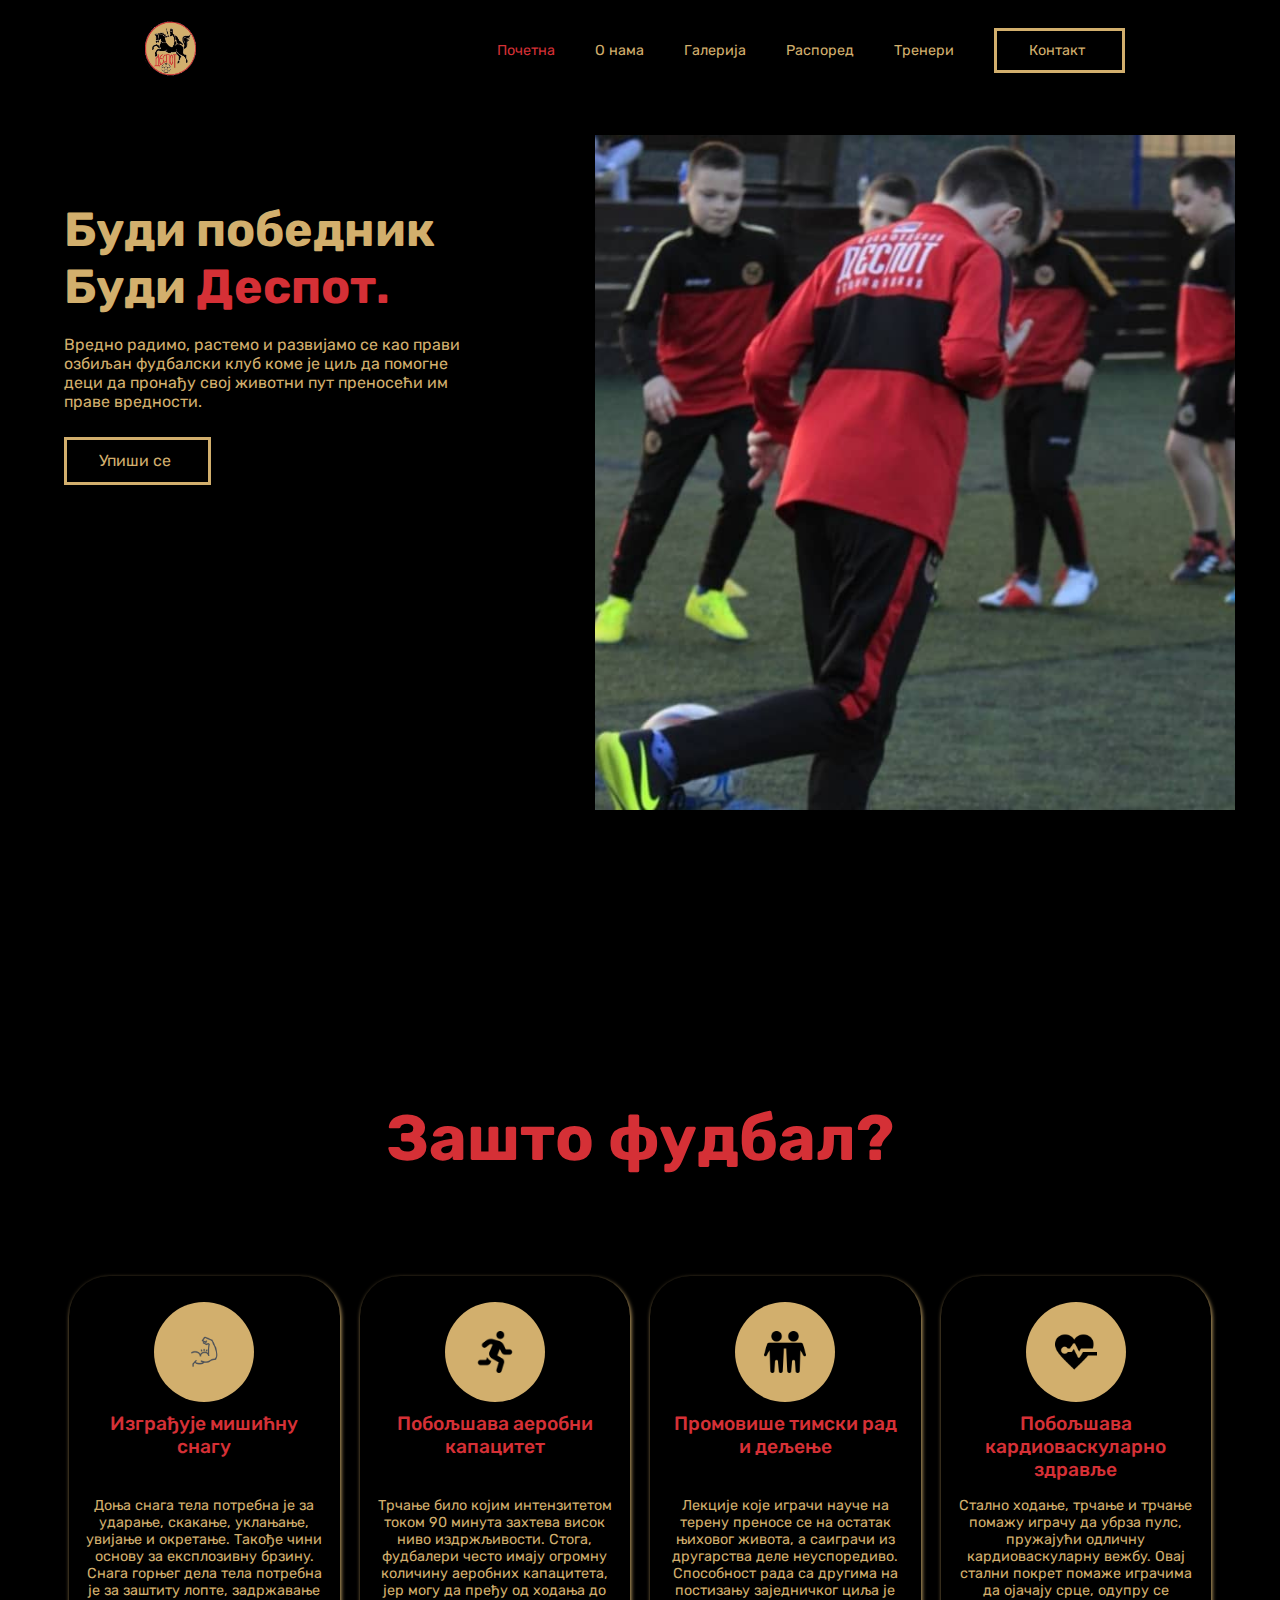
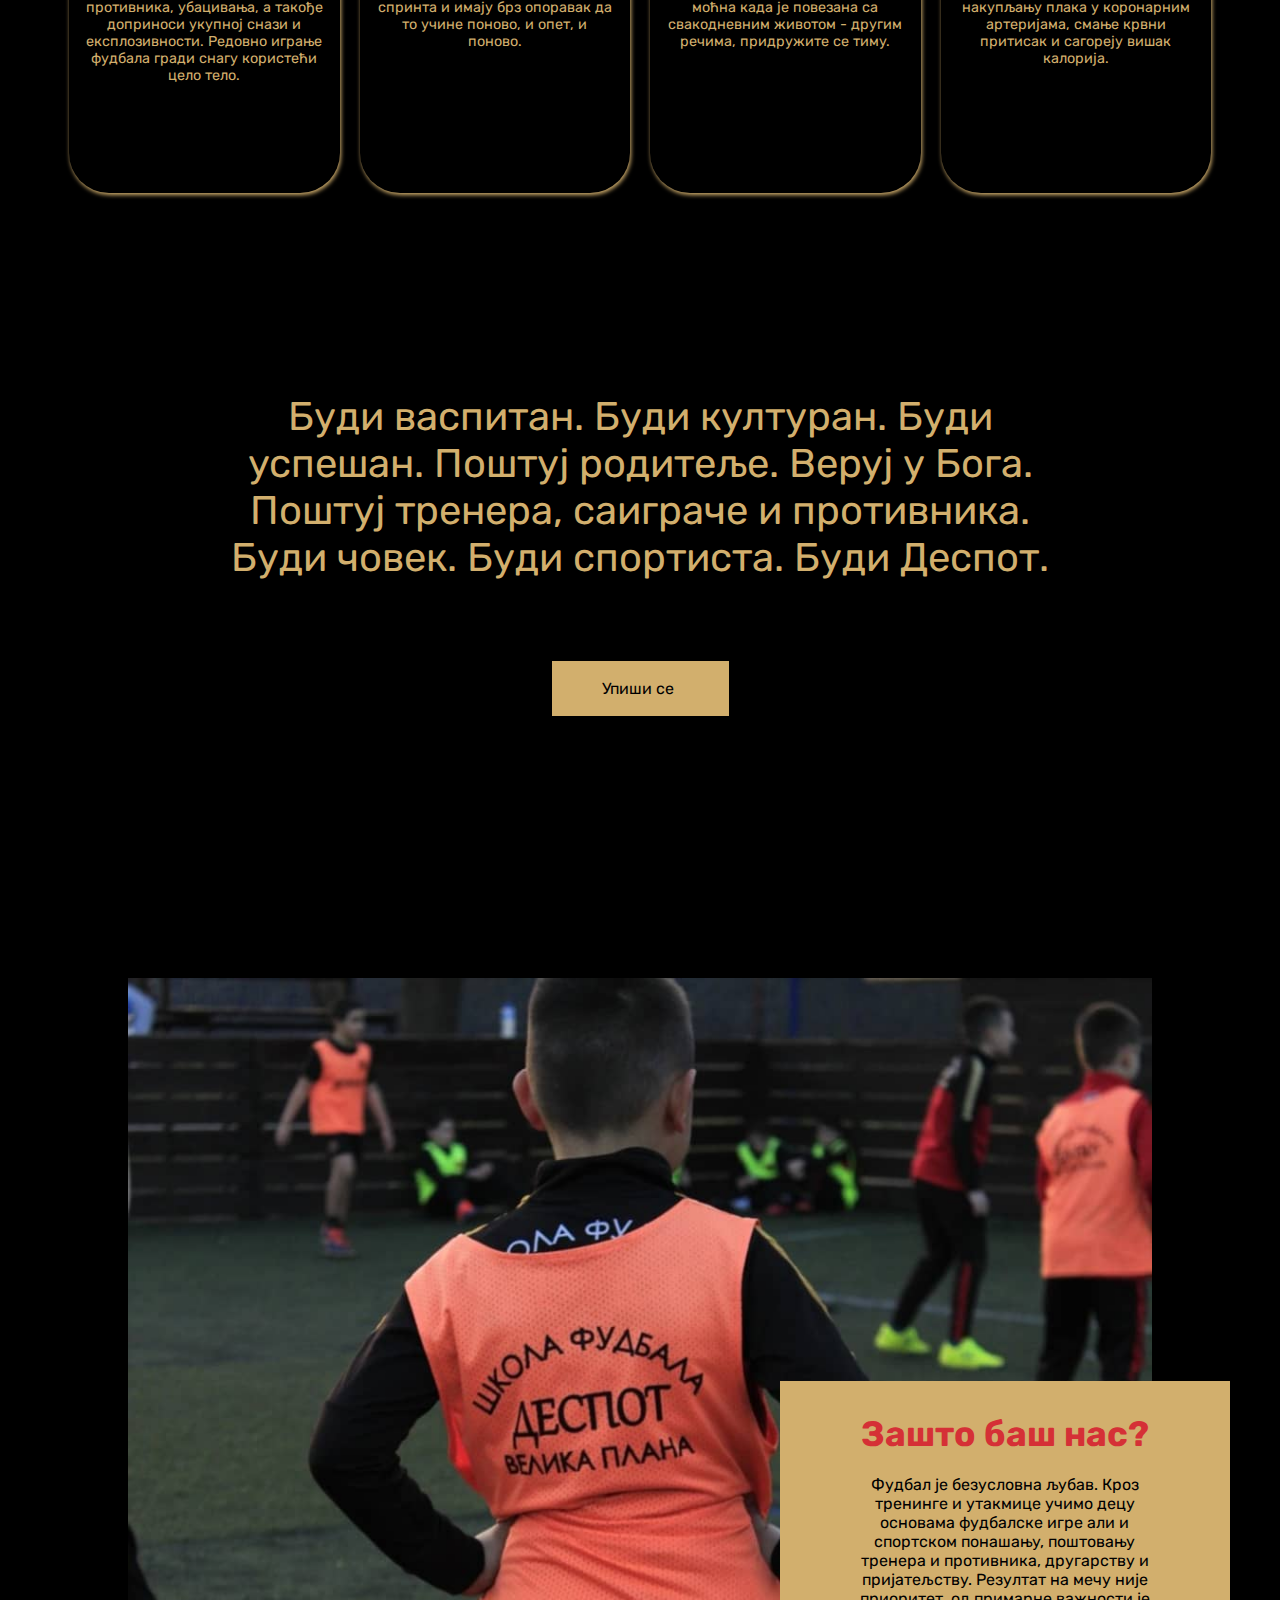
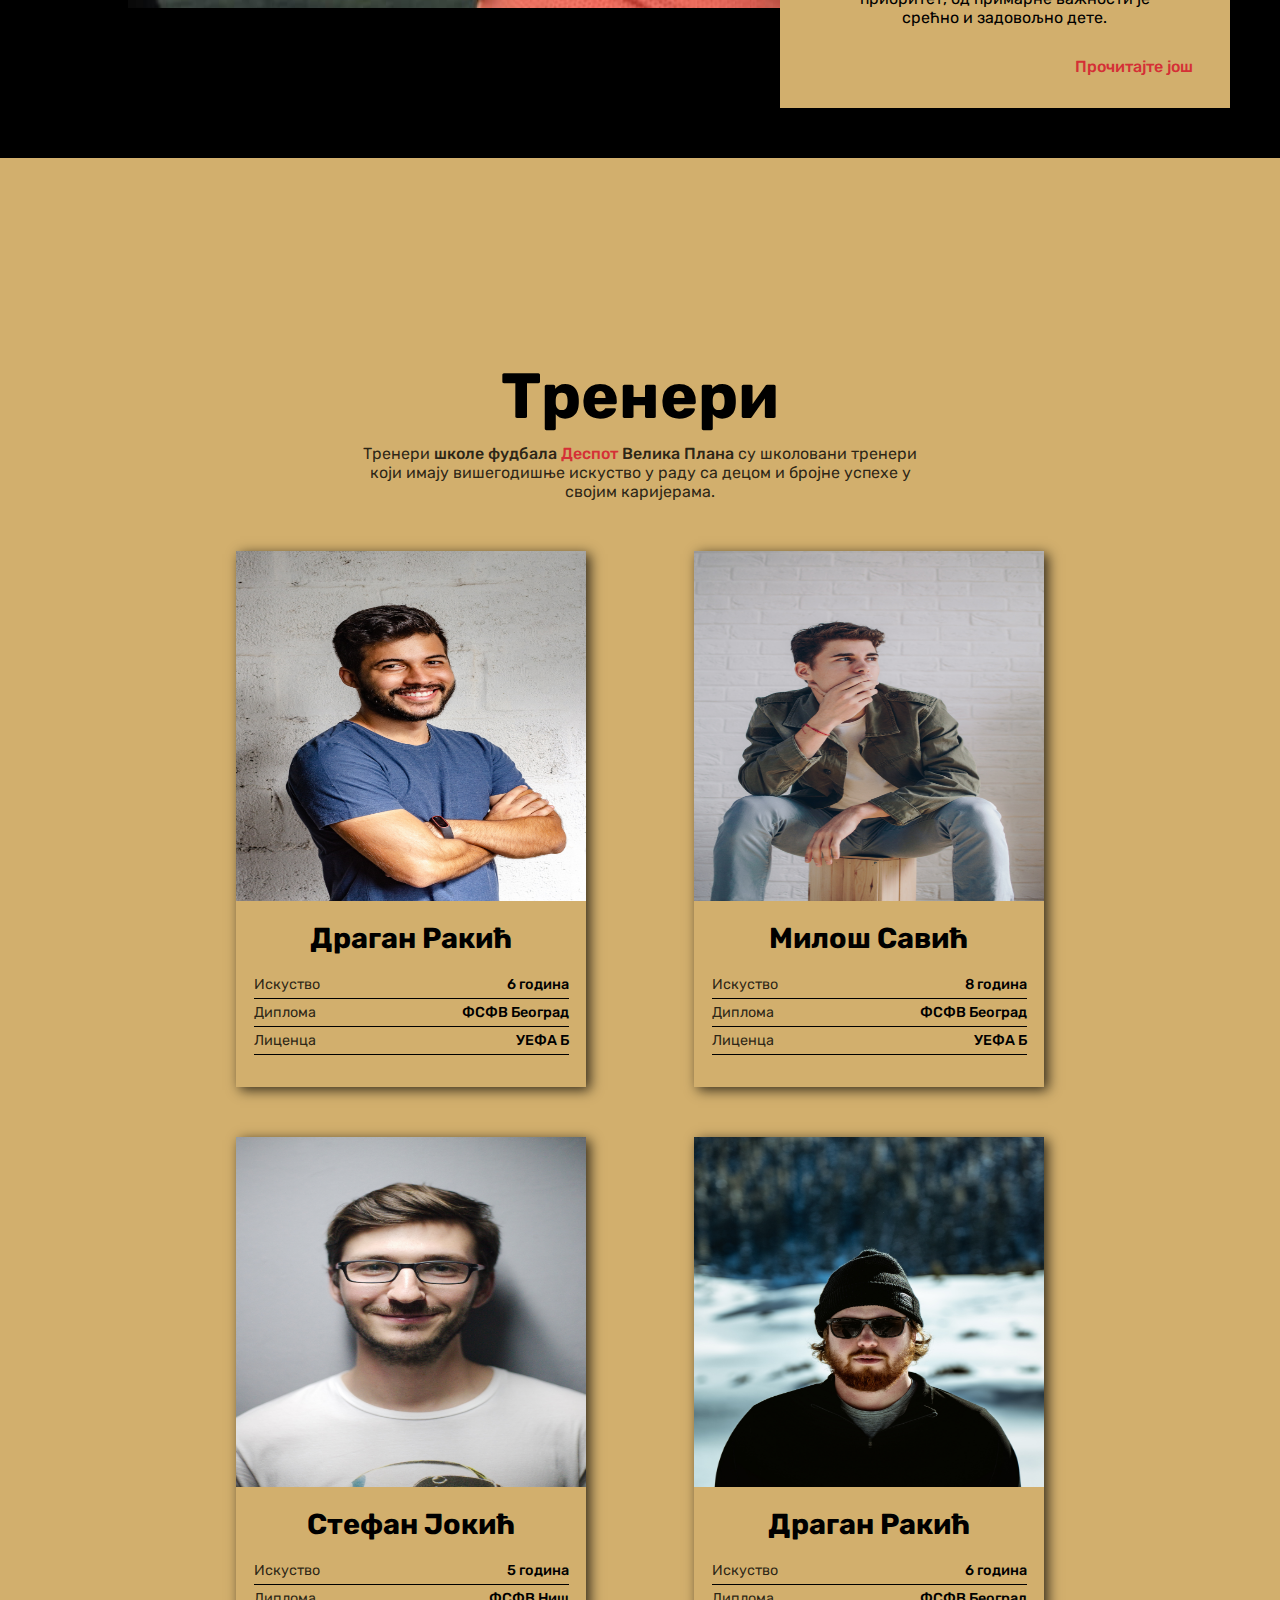
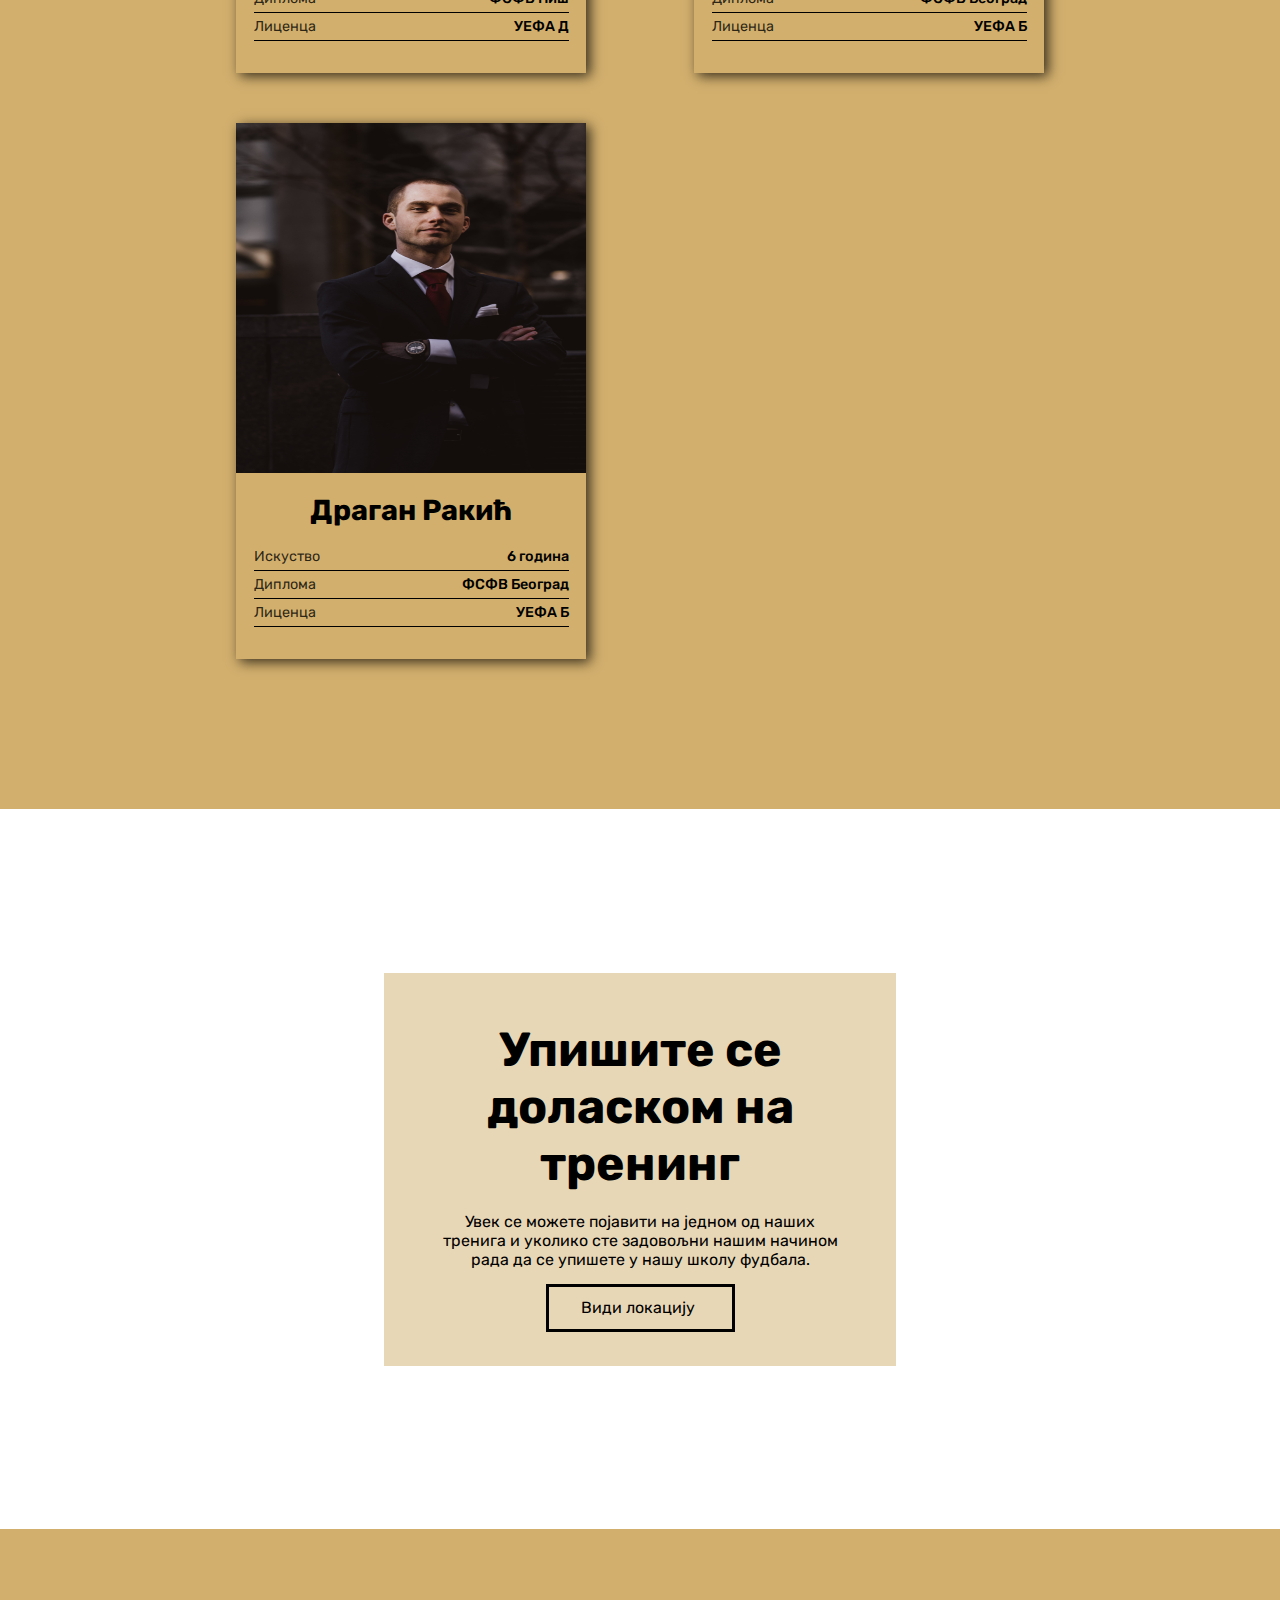
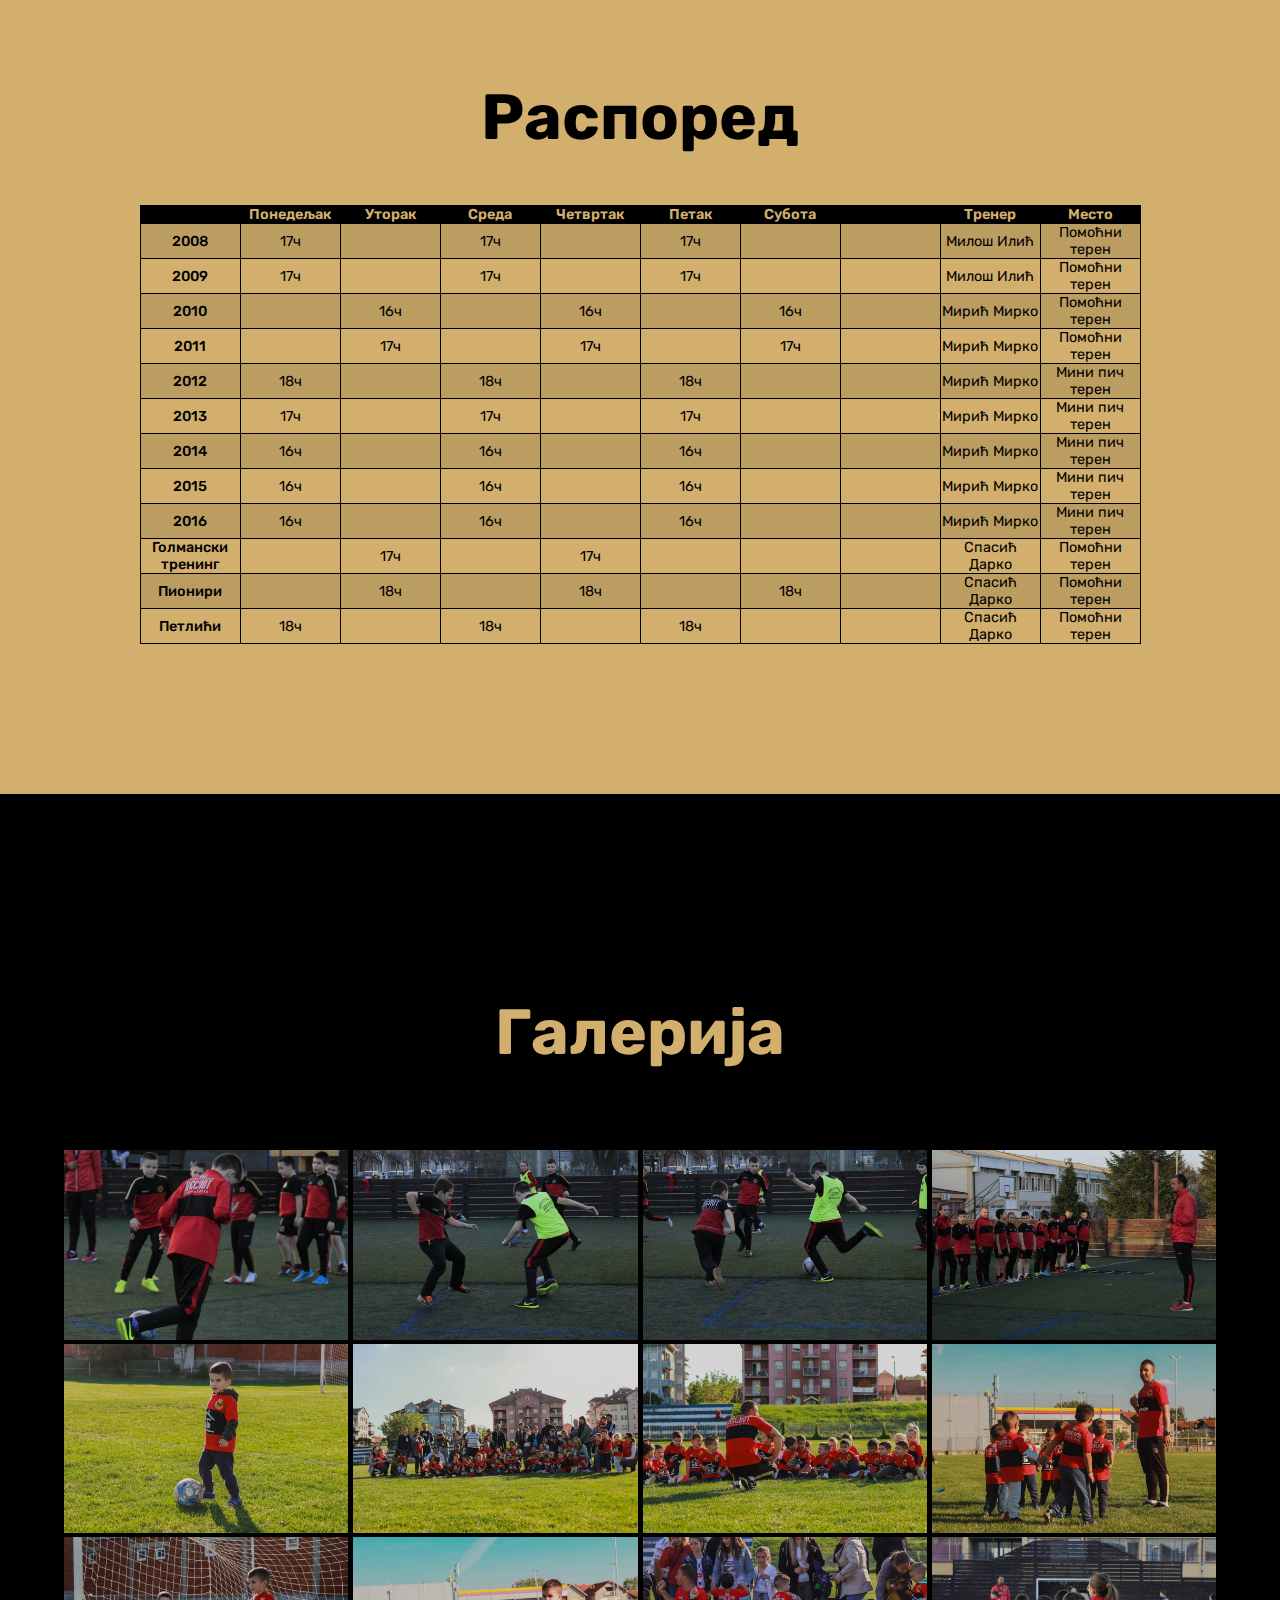
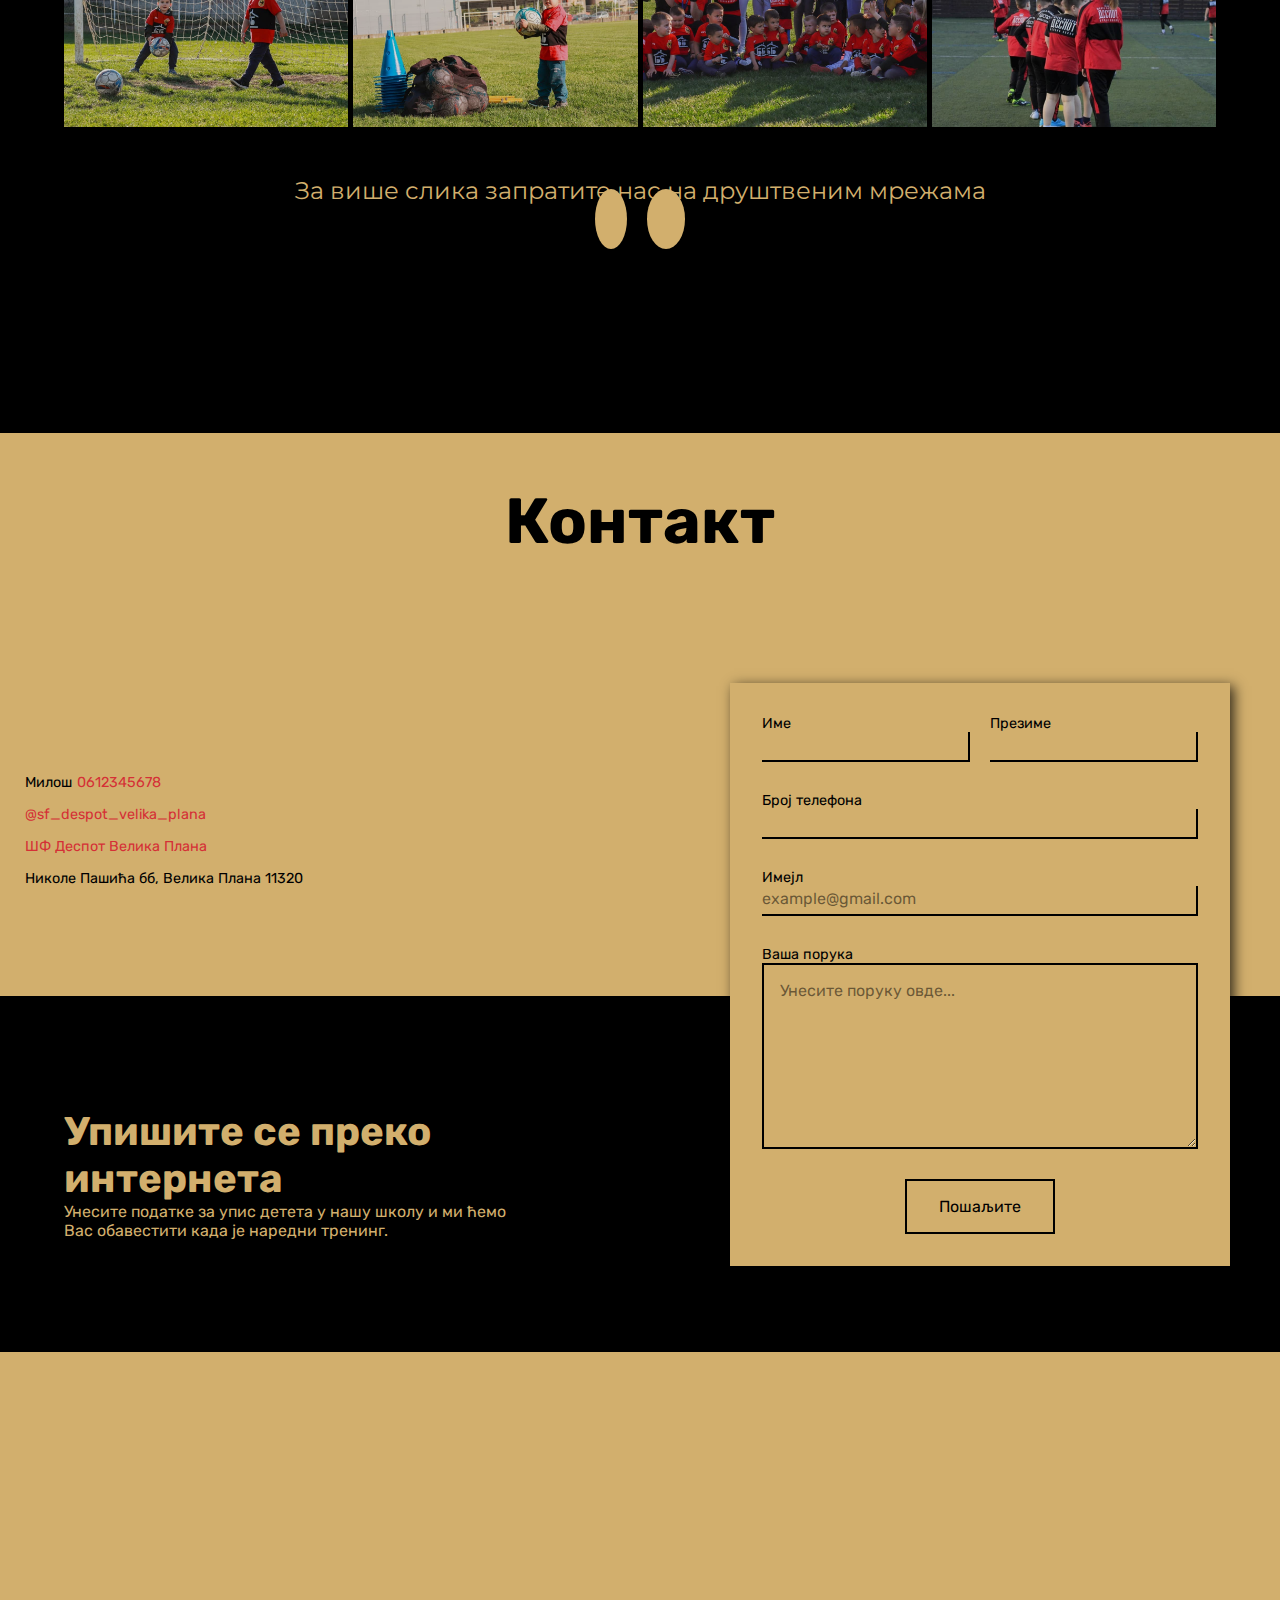
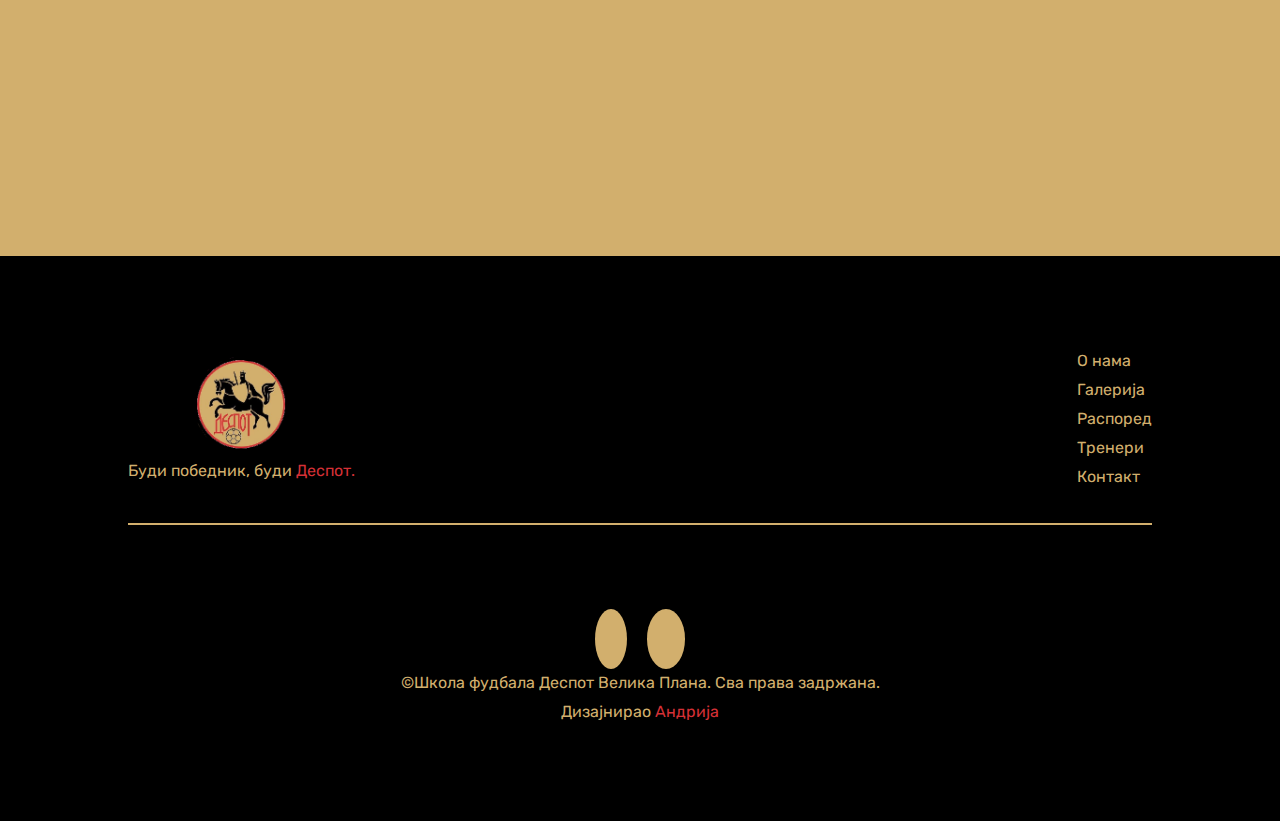
==== index.html @ 664b2654 "first commit" ====
<!DOCTYPE html>
<html lang="en">
<head>
    <meta charset="UTF-8">
    <meta http-equiv="X-UA-Compatible" content="IE=edge">
    <meta name="viewport" content="width=device-width, initial-scale=1.0">
    <title>Школа фудбала Деспот</title>
    <link rel="icon" href="./assets/Screenshot_2.png">
    <link rel="stylesheet" href="styles/styles.css">
    <link rel="preconnect" href="https://fonts.gstatic.com">
    <link href="https://fonts.googleapis.com/css2?family=Rubik:wght@300;400;500;600;700;800;900&display=swap" rel="stylesheet">
    <script src="https://kit.fontawesome.com/b1c5916fd4.js" crossorigin="anonymous"></script>
    <link rel="preconnect" href="https://fonts.googleapis.com">
<link rel="preconnect" href="https://fonts.gstatic.com" crossorigin>
<link href="https://fonts.googleapis.com/css2?family=Montserrat:ital@1&display=swap" rel="stylesheet">
</head>
<body>

    <header>
        <div class="header-image"></div>
        <nav>
            <div class="nav-logo">
                <a href="#"><img src="./assets/Screenshot_2.png" alt=""></a>
<!--                 <div class="nav-logo-text">
                    <h3>ДЕСПОТ</h3>
                <h4>Школа фудбала</h4>
                </div> -->
            </div>

            <ul class="nav-links">
                <li><a class="active" href="#">Почетна</a></li>
                <li><a href="#">О нама</a></li>
                <li><a href="#">Галерија</a></li>
                <li><a href="#">Распоред</a></li>
                <li><a href="#">Тренери</a></li>
                <li><a class="contact-tag right-arrow-container" href="#">Контакт <i class="fas fa-chevron-right"></i></a></li>
            </ul>

            <div class="burger">
                <div class="line1"></div>
                <div class="line2"></div>
                <div class="line3"></div>
            </div>
        </nav>

        <div class="header-container">
            <h1>Буди победник</h1>
            <h1>Буди <span>Деспот.</span></h1>
            <p>Вредно радимо, растемо и развијамо се као прави озбиљан фудбалски клуб коме је циљ да помогне деци да пронађу свој животни пут
                преносећи им праве вредности.</p>
            <div class="button">
                <a class="right-arrow-container" href="#">Упиши се <i class="fas fa-chevron-right"></i></a>
            </div>
        </div>
    </header>
    <main>
        <section id="third">
            <div class="third-container">
                <h1>Зашто фудбал?</h1>
                <div class="icons">
                    <div class="icon-container">
                        <div class="icon">
                            <img src="./assets/muscle_growth_icon_150081.png" alt="">
                        </div>
                        <h3>Изграђује мишићну снагу</h3>
                        <p>Доња снага тела потребна је за ударање, скакање, уклањање, увијање и окретање. Такође чини основу за експлозивну брзину.
                             Снага горњег дела тела потребна је за заштиту лопте, задржавање противника, убацивања,
                              а такође доприноси укупној снази и експлозивности. Редовно играње фудбала гради снагу користећи цело тело.</p>
                    </div>
                    <div class="icon-container">
                        <div class="icon">
                            <img src="./assets/running-solid.png" alt="">
                        </div>
                        <h3>Побољшава аеробни капацитет</h3>
                        <p>Трчање било којим интензитетом током 90 минута захтева висок ниво издржљивости.
                             Стога, фудбалери често имају огромну количину аеробних капацитета,
                              јер могу да пређу од ходања до спринта и имају брз опоравак да то учине поново, и опет, и поново.</p>
                    </div>
                    <div class="icon-container">
                        <div class="icon">
                            <img src="./assets/iconmonstr-friend-3-240.png" alt="">
                        </div>
                        <h3>Промовише тимски рад и дељење</h3>
                        <p>Лекције које играчи науче на терену преносе се на остатак њиховог живота, а саиграчи из другарства деле неуспоредиво. 
                            Способност рада са другима на постизању заједничког циља је моћна када је повезана са свакодневним животом - другим речима,
                             придружите се тиму.</p>
                    </div>
                    <div class="icon-container">
                        <div class="icon">
                            <img src="./assets/iconmonstr-medical-6-240.png" alt="">
                        </div>
                        <h3>Побољшава кардиоваскуларно здравље</h3>
                        <p>Стално ходање, трчање и трчање помажу играчу да убрза пулс, пружајући одличну кардиоваскуларну вежбу.
                              Овај стални покрет помаже играчима да ојачају срце, одупру се накупљању плака у коронарним артеријама,
                               смање крвни притисак и сагореју вишак калорија.</p>
                    </div>
                </div>
            </div>
        </section>
        <section id="first">
            <p>Буди васпитан. Буди културан. Буди успешан. Поштуј родитеље. Веруј у Бога. Поштуј тренера, саиграче и противника. Буди човек.
                Буди спортиста. Буди Деспот.</p>
                <div class="button">
                    <a class="right-arrow-container" href="#">Упиши се <i class="fas fa-chevron-right"></i></a>
                </div>
        </section>
        <section id="second">
            <div class="about-color"></div>
            <div class="about-image"></div>
            <div class="about-text">
                <h1>Зашто баш нас?</h1>
                <p>Фудбал је безусловна љубав. Кроз тренинге и утакмице учимо децу основама фудбалске игре али и спортском понашању, поштовању тренера и противника, другарству и пријатељству. Резултат на мечу није приоритет, од примарне важности је срећно и задовољно дете.</p>
                <div class="button">
                    <a class="read-more" href="#">Прочитајте још<i class="fas fa-chevron-right"></i></a>
                </div>
            </div>
        </section>
        <section id="fourth">
            <h1>Тренери</h1>
            <p>Тренери <span class="title-span">школе фудбала <span class="despot-span">Деспот</span> Велика Плана</span> су школовани тренери који имају вишегодишње искуство у раду са децом и бројне успехе у својим каријерама.</p>
            <div class="coaches">
                <div class="coach">
                    <img src="./assets/c1.jpg" alt="">
                    <h2>Драган Ракић</h2>
                    <div class="container first">
                        <div class="left">
                            <p>Искуство</p>
                        </div>
                        <div class="right">
                            <p>6 година</p>
                        </div>
                    </div>
                    <div class="container second">
                        <div class="left">
                            <p>Диплома</p>
                        </div>
                        <div class="right">
                            <p>ФСФВ Београд</p>
                        </div>
                    </div>
                    <div class="container third">
                        <div class="left">
                            <p>Лиценца</p>
                        </div>
                        <div class="right">
                            <p>УЕФА Б</p>
                        </div>
                    </div>
                </div>
                <div class="coach">
                    <img class="second-image" src="./assets/c2.jpg" alt="">
                    <h2>Милош Савић</h2>
                    <div class="container first">
                        <div class="left">
                            <p>Искуство</p>
                        </div>
                        <div class="right">
                            <p>8 година</p>
                        </div>
                    </div>
                    <div class="container second">
                        <div class="left">
                            <p>Диплома</p>
                        </div>
                        <div class="right">
                            <p>ФСФВ Београд</p>
                        </div>
                    </div>
                    <div class="container third">
                        <div class="left">
                            <p>Лиценца</p>
                        </div>
                        <div class="right">
                            <p>УЕФА Б</p>
                        </div>
                    </div>
                </div>
                <div class="coach">
                    <img class="third-image" src="./assets/c3.jpg" alt="">
                    <h2>Стефан Јокић</h2>
                    <div class="container first">
                        <div class="left">
                            <p>Искуство</p>
                        </div>
                        <div class="right">
                            <p>5 година</p>
                        </div>
                    </div>
                    <div class="container second">
                        <div class="left">
                            <p>Диплома</p>
                        </div>
                        <div class="right">
                            <p>ФСФВ Ниш</p>
                        </div>
                    </div>
                    <div class="container third">
                        <div class="left">
                            <p>Лиценца</p>
                        </div>
                        <div class="right">
                            <p>УЕФА Д</p>
                        </div>
                    </div>
                </div>
                <div class="coach">
                    <img src="./assets/jake-fagan-Y7C7F26fzZM-unsplash.jpg" alt="">
                    <h2>Драган Ракић</h2>
                    <div class="container first">
                        <div class="left">
                            <p>Искуство</p>
                        </div>
                        <div class="right">
                            <p>6 година</p>
                        </div>
                    </div>
                    <div class="container second">
                        <div class="left">
                            <p>Диплома</p>
                        </div>
                        <div class="right">
                            <p>ФСФВ Београд</p>
                        </div>
                    </div>
                    <div class="container third">
                        <div class="left">
                            <p>Лиценца</p>
                        </div>
                        <div class="right">
                            <p>УЕФА Б</p>
                        </div>
                    </div>
                </div>
                <div class="coach">
                    <img src="./assets/ali-morshedlou-WMD64tMfc4k-unsplash.jpg" alt="">
                    <h2>Драган Ракић</h2>
                    <div class="container first">
                        <div class="left">
                            <p>Искуство</p>
                        </div>
                        <div class="right">
                            <p>6 година</p>
                        </div>
                    </div>
                    <div class="container second">
                        <div class="left">
                            <p>Диплома</p>
                        </div>
                        <div class="right">
                            <p>ФСФВ Београд</p>
                        </div>
                    </div>
                    <div class="container third">
                        <div class="left">
                            <p>Лиценца</p>
                        </div>
                        <div class="right">
                            <p>УЕФА Б</p>
                        </div>
                    </div>
                </div>
            </div>
        </section>
        <section id="seventh">
            <div class="text-container">
                <h1>Упишите се доласком на тренинг</h1>
                <p>Увек се можете појавити на једном од наших тренига и уколико сте задовољни нашим начином рада да се упишете у нашу школу
                     фудбала.</p>
                <div class="button">
                    <a class="right-arrow-container" href="#">Види локацију<i class="fas fa-chevron-right"></i></a>
                </div>
            </div>
        </section>
        <section id="fifth">

            <h1>Распоред</h1>
            <table>
                <tr>
                    <th></th>
                    <th>Понедељак</th>
                    <th>Уторак</th>
                    <th>Среда</th>
                    <th>Четвртак</th>
                    <th>Петак</th>
                    <th>Субота</th>
                    <th></th>
                    <th>Тренер</th>
                    <th>Место</th>
                </tr>
                <tr>
                    <td>2008</td>
                    <td>17ч</td>
                    <td></td>
                    <td>17ч</td>
                    <td></td>
                    <td>17ч</td>
                    <td></td>
                    <td></td>
                    <td>Милош Илић</td>
                    <td>Помоћни терен</td>
                </tr>
                <tr>
                    <td>2009</td>
                    <td>17ч</td>
                    <td></td>
                    <td>17ч</td>
                    <td></td>
                    <td>17ч</td>
                    <td></td>
                    <td></td>
                    <td>Милош Илић</td>
                    <td>Помоћни терен</td>
                </tr>
                <tr>
                    <td>2010</td>
                    <td></td>
                    <td>16ч</td>
                    <td></td>
                    <td>16ч</td>
                    <td></td>
                    <td>16ч</td>
                    <td></td>
                    <td>Мирић Мирко</td>
                    <td>Помоћни терен</td>
                </tr>
                <tr>
                    <td>2011</td>
                    <td></td>
                    <td>17ч</td>
                    <td></td>
                    <td>17ч</td>
                    <td></td>
                    <td>17ч</td>
                    <td></td>
                    <td>Мирић Мирко</td>
                    <td>Помоћни терен</td>
                </tr>
                <tr>
                    <td>2012</td>
                    <td>18ч</td>
                    <td></td>
                    <td>18ч</td>
                    <td></td>
                    <td>18ч</td>
                    <td></td>
                    <td></td>
                    <td>Мирић Мирко</td>
                    <td>Мини пич терен</td>
                </tr>
                <tr>
                    <td>2013</td>
                    <td>17ч</td>
                    <td></td>
                    <td>17ч</td>
                    <td></td>
                    <td>17ч</td>
                    <td></td>
                    <td></td>
                    <td>Мирић Мирко</td>
                    <td>Мини пич терен</td>
                </tr>
                <tr>
                    <td>2014</td>
                    <td>16ч</td>
                    <td></td>
                    <td>16ч</td>
                    <td></td>
                    <td>16ч</td>
                    <td></td>
                    <td></td>
                    <td>Мирић Мирко</td>
                    <td>Мини пич терен</td>
                </tr>
                <tr>
                    <td>2015</td>
                    <td>16ч</td>
                    <td></td>
                    <td>16ч</td>
                    <td></td>
                    <td>16ч</td>
                    <td></td>
                    <td></td>
                    <td>Мирић Мирко</td>
                    <td>Мини пич терен</td>
                </tr>
                <tr>
                    <td>2016</td>
                    <td>16ч</td>
                    <td></td>
                    <td>16ч</td>
                    <td></td>
                    <td>16ч</td>
                    <td></td>
                    <td></td>
                    <td>Мирић Мирко</td>
                    <td>Мини пич терен</td>
                </tr>
                <tr>
                    <td>Голмански тренинг</td>
                    <td></td>
                    <td>17ч</td>
                    <td></td>
                    <td>17ч</td>
                    <td></td>
                    <td></td>
                    <td></td>
                    <td>Спасић Дарко</td>
                    <td>Помоћни терен</td>
                </tr>
                <tr>
                    <td>Пионири</td>
                    <td></td>
                    <td>18ч</td>
                    <td></td>
                    <td>18ч</td>
                    <td></td>
                    <td>18ч</td>
                    <td></td>
                    <td>Спасић Дарко</td>
                    <td>Помоћни терен</td>
                </tr>
                <tr>
                    <td>Петлићи</td>
                    <td>18ч</td>
                    <td></td>
                    <td>18ч</td>
                    <td></td>
                    <td>18ч</td>
                    <td></td>
                    <td></td>
                    <td>Спасић Дарко</td>
                    <td>Помоћни терен</td>
                </tr>
            </table>
        </section>
        <section id="sixth" class="gallery">
            <h1 class="section-headline">Галерија</h1>
            <div class="gallery-container">
                <div class="containerr">
                    <a class="a" href="./assets/gallery/1.jpg">
                        <img src="./assets/gallery/1.jpg" alt="">
                        
                    </a>
                    <a class="b" href="./assets/gallery/2.jpg">
                        <img src="./assets/gallery/2.jpg" alt="">        
                    </a>
                    <a class="c" href="./assets/gallery/3.jpg">
                        <img src="./assets/gallery/3.jpg" alt="">
                        
                    </a>
                    <a class="d" href="./assets/gallery/4.jpg">
                        <img src="./assets/gallery/4.jpg" alt="">

                        
                    </a>
                    <a class="e" href="./assets/gallery/5.jpg">
                        <img src="./assets/gallery/5.jpg" alt="">
                        
                    </a>

                    <a class="f" href="./assets/gallery/6.jpg">
                        <img src="./assets/gallery/6.jpg" alt="">
                        
                    </a>

                    <a class="g" href="./assets/gallery/7.jpg">
                        <img src="./assets/gallery/7.jpg" alt="">
                        
                    </a>

                    <a class="h" href="./assets/gallery/8.jpg">
                        <img src="./assets/gallery/8.jpg" alt="">
                        
                    </a>

                    <a class="i" href="./assets/gallery/9.jpg">
                        <img src="./assets/gallery/9.jpg" alt="">
                        
                    </a>

                    <a class="j" href="./assets/gallery/10.jpg">
                        <img src="./assets/gallery/10.jpg" alt="">
                        
                    </a>

                    <a class="k" href="./assets/gallery/11.jpg">
                        <img src="./assets/gallery/11.jpg" alt="">
                        
                    </a>
                    <a class="l" href="./assets/gallery/12.jpg">
                        <img src="./assets/gallery/12.jpg" alt="">
                        
                    </a>
                </div>
                
                <div class="popup">
                    <div class="arrow-left"><i class="fas fa-chevron-left"></i></div>
                    <i class="fas fa-times"></i>
                    <img src="#" alt="xddd">
                    <h1></h1>
                    <div class="arrow-right"><i class="fas fa-chevron-right"></i></div>
                </div>
                <div class="gallery-social">
                    <p>За више слика запратите нас на друштвеним мрежама</p>
                    <div class="socials">
                        <a href="https://www.instagram.com/sf_despot_velika_plana/"><i class="fab fa-instagram"></i></a>
                        <a href="https://www.facebook.com/%D0%A8%D0%BA%D0%BE%D0%BB%D0%B0-%D1%84%D1%83%D0%B4%D0%B1%D0%B0%D0%BB%D0%B0-%D0%94%D0%B5%D1%81%D0%BF%D0%BE%D1%82-%D0%92%D0%B5%D0%BB%D0%B8%D0%BA%D0%B0-%D0%9F%D0%BB%D0%B0%D0%BD%D0%B0-103624821333742"><i class="fab fa-facebook-f"></i></a>
                        </div>
                </div>
            </div>

        </section>
        <section id="eight">
            <h1>Контакт</h1>
            <div class="eight-container">
                <div class="contact-container">
                    <div class="group">
                        <i class="fas fa-phone-alt"></i><span>Милош</span><a href="#">0612345678</a>
                    </div>
                        <div class="group">
                            <i class="fab fa-instagram"></i><a href="#">@sf_despot_velika_plana</a>
                        </div>
                        <div class="group">
                            <i class="fab fa-facebook"></i><a href="#">ШФ Деспот Велика Плана</a>
                        </div>
                        <div class="group">
                            <i class="fas fa-thumbtack"></i><span>Николе Пашића бб, Велика Плана 11320</span>
                        </div>
                </div>
                <div class="text-container">
                    <h1>Упишите се преко интернета</h1>
                    <p>Унесите податке за упис детета у нашу школу и ми ћемо Вас обавестити када је наредни тренинг.</p>
                </div>
                <div class="form-container">
                    <form action="#">
                        <div class="big-group">
                            <div class="group first">
                                <label for="name">Име</label>
                                <input type="text" name="name" id="name" required>
                            </div>
                            <div class="group second">
                                <label for="surname">Презиме</label>
                                <input type="text" name="surname" id="surname" required>
                            </div>
                        </div>
                        <div class="group">
                            <label for="tel">Број телефона</label>
                            <input type="tel" name="tel" id="tel" required>
                        </div>
                        <div class="group">
                            <label for="email">Имејл</label>
                            <input type="email" name="email" id="email" placeholder="example@gmail.com" required>
                        </div>
                        <div class="group">
                            <label for="message">Ваша порука</label>
                            <textarea name="message" id="message" cols="30" rows="10" placeholder="Унесите поруку овде..." required></textarea>
                        </div>
        
                        <div class="button">
                            <input type="submit" value="Пошаљите">
                        </div>
                    </form>
                </div>
            </div>
        </section>
        <section id="ninth">
            <iframe src="https://www.google.com/maps/embed?pb=!1m18!1m12!1m3!1d182596.45530167752!2d20.92963336988367!3d44.349621098149974!2m3!1f0!2f0!3f0!3m2!1i1024!2i768!4f13.1!3m3!1m2!1s0x4750d151111dd79d%3A0x4c67cde2cc299984!2z0KjQutC-0LvQsCDRhNGD0LTQsdCw0LvQsCAi0JTQtdGB0L_QvtGCIiDQktC10LvQuNC60LAg0J_Qu9Cw0L3QsA!5e0!3m2!1sen!2srs!4v1624519730626!5m2!1sen!2srs" style="border:0;" allowfullscreen="" loading="lazy"></iframe>
        </section>
    </main>

    <footer>
        <div class="footer-container">
            <div class="logo-container">
                <img src="./assets/Screenshot_2.png" alt="">
                <p>Буди победник, буди <span>Деспот.</span></p>
            </div>
            <ul class="footer-nav">
                <li><a href="#">О нама</a></li>
                <li><a href="#">Галерија</a></li>
                <li><a href="#">Распоред</a></li>
                <li><a href="#">Тренери</a></li>
                <li><a href="#">Контакт</a></li>
            </ul>
        </div>

        <div class="footer-social">
            <a href="#"><i class="fab fa-instagram"></i></a>
            <a href="#"><i class="fab fa-facebook-f"></i></a>
        </div>
        <div class="copyright">
            <span>&copy;Школа фудбала Деспот Велика Плана. Сва права задржана.</span>
            <p>Дизајнирао <a href="#">Андрија</a></p>
        </div>
    </footer>
    

    <script src="app.js"></script>
    <script src="gallery.js"></script>
</body>
</html>
---- styles/styles.css ----
header {
  width: 100vw;
  height: 100vh;
  background: black;
  background-size: cover;
  position: relative;
}

header .header-image {
  position: absolute;
  width: 50%;
  height: 75vh;
  background: url("../assets/pozadina2.jpg") no-repeat center;
  top: 15vh;
  right: 5vh;
  background-size: cover;
}

@media screen and (max-width: 970px) {
  header .header-image {
    height: 60vh;
    top: 20vh;
    width: 40%;
  }
}

@media screen and (max-width: 600px) {
  header .header-image {
    height: 40vh;
    width: 80%;
    top: 60vh;
    right: 5vh;
  }
}

header nav {
  display: -webkit-box;
  display: -ms-flexbox;
  display: flex;
  width: 100vw;
  margin: 0 auto;
  -ms-flex-pack: distribute;
      justify-content: space-around;
  height: 11vh;
  background: black;
  -webkit-box-align: center;
      -ms-flex-align: center;
          align-items: center;
  position: relative;
  z-index: 5;
}

header nav .nav-logo {
  display: -webkit-box;
  display: -ms-flexbox;
  display: flex;
  -webkit-box-align: center;
      -ms-flex-align: center;
          align-items: center;
}

header nav .nav-logo img {
  width: 70px;
  height: 70px;
}

header nav .nav-logo .nav-logo-text h3 {
  color: #d53036;
  font-weight: 700;
}

header nav .nav-logo .nav-logo-text h4 {
  color: #d2af6d;
  font-weight: 600;
  font-size: .85rem;
}

header nav .burger {
  display: none;
  -webkit-transition: all 500ms ease;
  transition: all 500ms ease;
}

@media screen and (max-width: 970px) {
  header nav .burger {
    display: block;
    cursor: pointer;
  }
  header nav .burger div {
    background: #d2af6d;
    height: 3px;
    width: 30px;
    margin: 5px;
    -webkit-transition: all 500ms ease;
    transition: all 500ms ease;
  }
}

.nav-links {
  display: -webkit-box;
  display: -ms-flexbox;
  display: flex;
  list-style: none;
  -webkit-box-pack: justify;
      -ms-flex-pack: justify;
          justify-content: space-between;
}

@media screen and (max-width: 970px) {
  .nav-links {
    position: absolute;
    width: 100vw;
    height: 89vh;
    text-align: center;
    -webkit-box-align: center;
        -ms-flex-align: center;
            align-items: center;
    -webkit-box-pack: center;
        -ms-flex-pack: center;
            justify-content: center;
    -webkit-box-orient: vertical;
    -webkit-box-direction: normal;
        -ms-flex-direction: column;
            flex-direction: column;
    top: 11vh;
    right: 0;
    background: #000000;
    -webkit-transform: translateX(100%);
            transform: translateX(100%);
    -webkit-transition: all 500ms ease;
    transition: all 500ms ease;
    z-index: 5;
  }
}

.nav-links li {
  margin: 0 20px;
}

@media screen and (max-width: 970px) {
  .nav-links li {
    margin: 10px 0;
  }
}

.nav-links li a {
  text-decoration: none;
  font-size: .9rem;
  font-weight: 400;
  color: #d2af6d;
  -webkit-transition: all 300ms ease;
  transition: all 300ms ease;
}

.nav-links li a:hover {
  color: #d53036;
  -webkit-transition: all 300ms ease;
  transition: all 300ms ease;
}

@media screen and (max-width: 970px) {
  .nav-links li a {
    font-size: 1.3rem;
    font-weight: 600;
  }
}

.nav-links li .active {
  color: #d53036;
}

.nav-links li .contact-tag {
  background: transparent;
  color: #d2af6d;
  padding: .7rem 2rem;
  border: 3px solid #d2af6d;
  -webkit-transition: all 300ms ease;
  transition: all 300ms ease;
}

.nav-links li .contact-tag:hover {
  background: #d2af6d;
  color: black;
  -webkit-transition: all 300ms ease;
  transition: all 300ms ease;
}

.aktivan {
  -webkit-transition: all 500ms ease;
  transition: all 500ms ease;
  -webkit-transform: translateX(0);
          transform: translateX(0);
}

.toggle .line1 {
  -webkit-transform: rotate(45deg) translate(5px, 6px);
          transform: rotate(45deg) translate(5px, 6px);
}

.toggle .line2 {
  opacity: 0;
}

.toggle .line3 {
  -webkit-transform: rotate(-45deg) translate(5px, -6px);
          transform: rotate(-45deg) translate(5px, -6px);
}

.header-container {
  margin-top: 8%;
  margin-left: 5%;
  color: #d2af6d;
  display: -webkit-box;
  display: -ms-flexbox;
  display: flex;
  -webkit-box-orient: vertical;
  -webkit-box-direction: normal;
      -ms-flex-direction: column;
          flex-direction: column;
  width: 45%;
}

@media screen and (max-width: 600px) {
  .header-container {
    width: 100%;
  }
}

.header-container h1 {
  font-size: 4rem;
  font-weight: 700;
}

@media screen and (max-width: 1280px) {
  .header-container h1 {
    font-size: 3rem;
  }
}

@media screen and (max-width: 600px) {
  .header-container h1 {
    font-size: 2.5rem;
  }
}

@media screen and (max-width: 321px) {
  .header-container h1 {
    font-size: 2rem;
  }
}

.header-container h1 span {
  color: #d53036;
}

.header-container p {
  margin: 20px 0 40px 0;
  width: 70%;
}

@media screen and (max-width: 600px) {
  .header-container p {
    font-size: .85rem;
  }
}

.header-container .button a {
  background: transparent;
  color: #d2af6d;
  padding: .7rem 2rem;
  border: 3px solid #d2af6d;
  -webkit-transition: all 300ms ease;
  transition: all 300ms ease;
  text-decoration: none;
}

@media screen and (max-width: 600px) {
  .header-container .button a {
    font-size: .9rem;
  }
}

@media screen and (max-width: 970px) {
  .header-container .button a {
    font-size: .85rem;
  }
}

.header-container .button a:hover {
  background: #d2af6d;
  color: black;
  -webkit-transition: all 300ms ease;
  transition: all 300ms ease;
}

main #first {
  background: black;
  padding: 100px 0;
}

main #first p {
  text-align: center;
  width: 50vw;
  margin: 0 auto;
  font-size: 2.5rem;
  color: #d2af6d;
  font-weight: 400;
}

@media screen and (max-width: 1280px) {
  main #first p {
    width: 65vw;
  }
}

@media screen and (max-width: 970px) {
  main #first p {
    width: 80vw;
    font-size: 2rem;
  }
}

@media screen and (max-width: 600px) {
  main #first p {
    font-size: 1.5rem;
    width: 85vw;
  }
}

main #first .button {
  display: -webkit-box;
  display: -ms-flexbox;
  display: flex;
  -webkit-box-pack: center;
      -ms-flex-pack: center;
          justify-content: center;
  margin: 80px 0 0 0;
}

@media screen and (max-width: 600px) {
  main #first .button {
    margin-top: 30px;
  }
}

main #first .button a {
  display: inline-block;
  padding: 1rem 3rem;
  border: 2.5px solid #d2af6d;
  color: #000000;
  background: #d2af6d;
  text-decoration: none;
  -webkit-transition: all 300ms ease;
  transition: all 300ms ease;
}

main #first .button a:hover {
  background: transparent;
  color: #d2af6d;
  -webkit-transition: all 300ms ease;
  transition: all 300ms ease;
}

main #second {
  position: relative;
  padding: 90px 0 150px 0;
  background: #000000;
  /*         .about-color{
            background: $white;
            width: 55vw;
            height: 75vh;
            position: absolute;
            z-index: 1;
            margin-left: 13.5vw;
            top: 18vh;
        } */
}

@media screen and (max-width: 768px) {
  main #second {
    padding-bottom: 250px;
  }
}

@media screen and (max-width: 321px) {
  main #second {
    padding-bottom: 350px;
  }
}

main #second .about-image {
  width: 60vw;
  height: 70vh;
  background: url("../assets/pozadina1.jpg") 0% 0% no-repeat;
  background-size: cover;
  z-index: 2;
  position: relative;
  margin-left: 15vw;
  margin-top: 8vh;
}

@media screen and (max-width: 1280px) {
  main #second .about-image {
    width: 80vw;
    margin-left: 10vw;
  }
}

@media screen and (max-width: 600px) {
  main #second .about-image {
    width: 90vw;
    margin-left: 5vw;
    height: 50vh;
  }
}

main #second .about-text {
  width: 450px;
  color: #000000;
  position: absolute;
  bottom: 50px;
  z-index: 3;
  background: #d2af6d;
  right: 150px;
  padding: 2rem;
  text-align: center;
}

@media screen and (max-width: 1280px) {
  main #second .about-text {
    right: 50px;
  }
}

@media screen and (max-width: 970px) {
  main #second .about-text {
    width: 400px;
    padding: 2rem 1rem;
  }
}

@media screen and (max-width: 600px) {
  main #second .about-text {
    bottom: 30px;
    right: 30px;
    width: 300px;
  }
}

@media screen and (max-width: 321px) {
  main #second .about-text {
    width: 250px;
    bottom: 70px;
  }
}

main #second .about-text h1 {
  margin-bottom: 20px;
  color: #d53036;
  font-size: 2.2rem;
}

@media screen and (max-width: 600px) {
  main #second .about-text h1 {
    font-size: 1.8rem;
  }
}

@media screen and (max-width: 321px) {
  main #second .about-text h1 {
    font-size: 1.3rem;
  }
}

main #second .about-text p {
  width: 80%;
  margin: 0 auto;
}

@media screen and (max-width: 600px) {
  main #second .about-text p {
    font-size: .9rem;
    width: 100%;
  }
}

main #second .about-text .button a {
  display: -webkit-box;
  display: -ms-flexbox;
  display: flex;
  text-decoration: none;
  text-align: center;
  -webkit-box-align: center;
      -ms-flex-align: center;
          align-items: center;
  color: #d53036;
  font-weight: 500;
  margin-top: 30px;
  -webkit-box-pack: end;
      -ms-flex-pack: end;
          justify-content: flex-end;
}

@media screen and (max-width: 600px) {
  main #second .about-text .button a {
    font-size: .9rem;
  }
}

main #second .about-text .button a:hover i {
  -webkit-transform: translateX(10px);
          transform: translateX(10px);
  -webkit-transition: -webkit-transform 300ms ease;
  transition: -webkit-transform 300ms ease;
  transition: transform 300ms ease;
  transition: transform 300ms ease, -webkit-transform 300ms ease;
}

main #second .about-text .button a i {
  margin-left: 5px;
  -webkit-transition: -webkit-transform 300ms ease;
  transition: -webkit-transform 300ms ease;
  transition: transform 300ms ease;
  transition: transform 300ms ease, -webkit-transform 300ms ease;
}

main #third {
  background: #000000;
  padding: 100px 0;
}

main #third h1 {
  color: #d53036;
  text-align: center;
  font-size: 4rem;
  margin-top: 100px;
  margin-bottom: 100px;
  position: relative;
}

@media screen and (max-width: 768px) {
  main #third h1 {
    font-size: 3rem;
  }
}

@media screen and (max-width: 600px) {
  main #third h1 {
    margin-bottom: 50px;
    font-size: 2.5rem;
  }
}

main #third .third-container .icons {
  display: -ms-grid;
  display: grid;
  -ms-grid-columns: 1fr 1fr 1fr 1fr;
      grid-template-columns: 1fr 1fr 1fr 1fr;
  width: 80vw;
  margin: 0 auto;
  text-align: center;
  -webkit-box-align: center;
      -ms-flex-align: center;
          align-items: center;
  grid-gap: 30px;
}

@media screen and (max-width: 1280px) {
  main #third .third-container .icons {
    width: 90vw;
    grid-gap: 10px;
  }
}

@media screen and (max-width: 970px) {
  main #third .third-container .icons {
    -ms-grid-columns: 1fr 1fr;
        grid-template-columns: 1fr 1fr;
  }
}

@media screen and (max-width: 600px) {
  main #third .third-container .icons {
    width: 70vw;
    -ms-grid-columns: 1fr;
        grid-template-columns: 1fr;
    grid-gap: 30px;
  }
}

main #third .third-container .icons .icon-container {
  display: -webkit-box;
  display: -ms-flexbox;
  display: flex;
  -webkit-box-orient: vertical;
  -webkit-box-direction: normal;
      -ms-flex-direction: column;
          flex-direction: column;
  -webkit-box-align: center;
      -ms-flex-align: center;
          align-items: center;
  margin: 0 5px;
  padding: 1rem;
  border-radius: 40px;
  /* background: $brown;     */
  box-shadow: 1px 2px 4px 0px #d2af6d;
  -webkit-box-shadow: 1px 2px 4px 0px #d2af6d;
  -moz-box-shadow: 1px 2px 4px 0px #d2af6d;
}

main #third .third-container .icons .icon {
  width: 100px;
  padding: 1.8rem;
  background: #d2af6d;
  display: -webkit-box;
  display: -ms-flexbox;
  display: flex;
  margin: 10px 0 0 0;
  border-radius: 50%;
  min-height: 100px;
  -webkit-transition: all 400ms ease;
  transition: all 400ms ease;
  cursor: pointer;
}

main #third .third-container .icons .icon:hover {
  background: #d53036;
  -webkit-transition: all 400ms ease;
  transition: all 400ms ease;
  cursor: pointer;
}

main #third .third-container .icons .icon img {
  width: 100%;
}

main #third .third-container .icons h3 {
  color: #d53036;
  width: 100%;
  margin: 10px auto 0 auto;
  font-size: 1.2rem;
  font-weight: 500;
  min-height: 85px;
}

@media screen and (max-width: 600px) {
  main #third .third-container .icons h3 {
    min-height: -webkit-min-content;
    min-height: -moz-min-content;
    min-height: min-content;
    margin-bottom: 10px;
    font-size: 1rem;
  }
}

main #third .third-container .icons p {
  color: #d2af6d;
  width: 100%;
  margin: 0 auto;
  min-height: 250px;
  font-size: .9rem;
}

@media screen and (max-width: 1280px) {
  main #third .third-container .icons p {
    min-height: 280px;
  }
}

@media screen and (max-width: 600px) {
  main #third .third-container .icons p {
    padding-bottom: 1rem;
    min-height: -webkit-min-content;
    min-height: -moz-min-content;
    min-height: min-content;
    font-size: .85rem;
  }
}

#fourth {
  background: #d2af6d;
  padding: 200px 0 100px 0;
}

#fourth h1 {
  font-size: 4rem;
  text-align: center;
  color: #000000;
}

@media screen and (max-width: 768px) {
  #fourth h1 {
    font-size: 3rem;
  }
}

#fourth > p {
  text-align: center;
  width: 45%;
  margin: 10px auto;
  color: rgba(0, 0, 0, 0.8);
}

@media screen and (max-width: 768px) {
  #fourth > p {
    width: 70%;
    font-size: .9rem;
  }
}

#fourth > p .title-span {
  font-weight: 500;
}

#fourth > p .title-span .despot-span {
  color: #d53036;
}

#fourth .coaches {
  display: -ms-grid;
  display: grid;
  -ms-grid-columns: 1fr 1fr 1fr;
      grid-template-columns: 1fr 1fr 1fr;
  -webkit-box-pack: center;
      -ms-flex-pack: center;
          justify-content: center;
  -webkit-box-align: center;
      -ms-flex-align: center;
          align-items: center;
  justify-items: center;
  grid-row-gap: 50px;
  width: 70vw;
  margin: 50px auto;
  grid-column-gap: 20px;
}

@media screen and (max-width: 1280px) {
  #fourth .coaches {
    -ms-grid-columns: 1fr 1fr;
        grid-template-columns: 1fr 1fr;
  }
}

@media screen and (max-width: 768px) {
  #fourth .coaches {
    -ms-grid-columns: 1fr;
        grid-template-columns: 1fr;
  }
}

#fourth .coaches .coach {
  width: 350px;
  padding: 0 0 2rem 0;
  box-shadow: 4px 3px 12px 0px rgba(0, 0, 0, 0.75);
  -webkit-box-shadow: 4px 3px 12px 0px rgba(0, 0, 0, 0.75);
  -moz-box-shadow: 4px 3px 12px 0px rgba(0, 0, 0, 0.75);
  /*   */
  /*             .first{
                background: $black;

                .left{
                    color: rgba($color:$brown, $alpha: .7);
                }

                .right{
                    font-weight:500;
                    color: $brown;
                }

            }

            .second{
                background: $brown;
                color: $black;

                .left{
                    color: rgba($color:$black, $alpha: .7);
                }

                .right{
                    font-weight:500;
                }

            }

            .third{
                background: $black;
                color: $brown;

                .left{
                    color: rgba($color:$brown, $alpha: .8);
                }

                .right{
                    font-weight:500;
                }
            } */
}

@media screen and (max-width: 600px) {
  #fourth .coaches .coach {
    width: 300px;
  }
}

#fourth .coaches .coach img {
  width: 100%;
  height: 350px;
  /*                 border-top-left-radius: 40px;
                    border-top-right-radius: 40px; */
}

#fourth .coaches .coach h2 {
  text-align: center;
  color: #000000;
  padding: 1rem;
  font-size: 1.8rem;
}

#fourth .coaches .coach .container {
  display: -webkit-box;
  display: -ms-flexbox;
  display: flex;
  -webkit-box-pack: justify;
      -ms-flex-pack: justify;
          justify-content: space-between;
  padding: 5px 0;
  font-size: .9rem;
  width: 90%;
  margin: 0 auto;
  border-bottom: 1px solid #000000;
}

#fourth .coaches .coach .container .left {
  color: rgba(0, 0, 0, 0.8);
  font-size: .9rem;
}

#fourth .coaches .coach .container .right {
  font-weight: 500;
}

.right-arrow-container:hover i {
  -webkit-transform: translateX(5px);
          transform: translateX(5px);
  -webkit-transition: -webkit-transform 400ms ease;
  transition: -webkit-transform 400ms ease;
  transition: transform 400ms ease;
  transition: transform 400ms ease, -webkit-transform 400ms ease;
}

.right-arrow-container i {
  -webkit-transform: translateY(1px);
          transform: translateY(1px);
  font-size: .8rem;
  margin-left: 5px;
  -webkit-transition: -webkit-transform 400ms ease;
  transition: -webkit-transform 400ms ease;
  transition: transform 400ms ease;
  transition: transform 400ms ease, -webkit-transform 400ms ease;
}

#fifth {
  background: #d2af6d;
  padding: 150px 0;
  margin: 0 auto;
}

#fifth h1 {
  margin-bottom: 50px;
  font-size: 4rem;
  text-align: center;
}

@media screen and (max-width: 768px) {
  #fifth h1 {
    font-size: 3rem;
  }
}

@media screen and (max-width: 600px) {
  #fifth h1 {
    font-size: 2rem;
  }
}

#fifth table {
  margin: 0 auto;
  border-collapse: collapse;
}

#fifth table tr th {
  width: 100px;
  border: 1px solid #000000;
  background: #000000;
  color: #d2af6d;
  font-weight: 600;
  font-size: .9rem;
}

@media screen and (max-width: 600px) {
  #fifth table tr th {
    font-size: .6rem;
  }
}

@media screen and (max-width: 321px) {
  #fifth table tr th {
    font-size: .5rem;
    font-weight: 500;
  }
}

#fifth table tr td {
  border: 1px solid #000000;
  font-size: .9rem;
  text-align: center;
  color: #000000;
}

@media screen and (max-width: 768px) {
  #fifth table tr td {
    font-size: .6rem;
  }
}

@media screen and (max-width: 600px) {
  #fifth table tr td:nth-child(1), #fifth table tr td:nth-child(2) {
    font-size: .5rem;
  }
}

#fifth table tr td:first-of-type {
  font-weight: 500;
}

#fifth table tr:nth-child(even) {
  background: rgba(0, 0, 0, 0.1);
}

.gallery {
  background: #000000;
  padding-bottom: 200px;
  padding-top: 200px;
}

.gallery h1 {
  font-size: 4rem;
  color: #d2af6d !important;
  text-align: center;
  padding-bottom: 80px;
}

@media screen and (max-width: 768px) {
  .gallery h1 {
    font-size: 3rem;
  }
}

@media screen and (max-width: 600px) {
  .gallery h1 {
    font-size: 2rem;
  }
}

@media screen and (max-width: 600px) {
  .gallery {
    padding-bottom: 5vh;
  }
}

.gallery .containerr {
  display: -ms-grid;
  display: grid;
  grid-template: "a b c d" "e f g h" "i j k l ";
  width: 90vw;
  grid-column-gap: 5px;
  margin: 0 auto;
  -webkit-box-pack: space-evenly;
      -ms-flex-pack: space-evenly;
          justify-content: space-evenly;
}

.gallery .containerr a {
  width: 100%;
}

.gallery .containerr a img {
  width: 100%;
  opacity: .85;
}

.gallery .containerr a img:hover {
  opacity: 1;
}

.gallery .popup {
  width: 60vw;
  margin: 0 20vw;
  position: fixed;
  top: 10vh;
  outline: 1px solid black;
  display: none;
  z-index: 100;
}

@media screen and (max-width: 768px) {
  .gallery .popup {
    width: 100vw;
    margin: 0;
  }
}

.gallery .popup img {
  width: 100%;
  height: 100%;
}

.gallery .fa-times {
  position: fixed;
  right: 17.5vw;
  top: 6vh;
  border: none;
  cursor: pointer;
  font-size: 2rem;
  background: #d53036;
  padding: 1rem 1.1rem;
  border-radius: 50%;
  -webkit-transition: all 200ms ease;
  transition: all 200ms ease;
}

@media screen and (max-width: 768px) {
  .gallery .fa-times {
    right: 0vw;
    font-size: 1rem;
  }
}

.gallery .fa-times:hover {
  background: #000000;
  color: #d53036;
  -webkit-transition: all 200ms ease;
  transition: all 200ms ease;
}

.gallery .visible {
  display: block;
}

.gallery .arrow-left, .gallery .arrow-right {
  position: absolute;
  top: 50%;
  color: #c4abda;
  background: black;
  padding: 1rem 1.2rem;
  cursor: pointer;
  border-radius: 50%;
  -webkit-transition: 250ms ease;
  transition: 250ms ease;
}

.gallery .arrow-left:hover, .gallery .arrow-right:hover {
  background: #d53036;
  color: #000000;
  -webkit-transition: 250ms ease;
  transition: 250ms ease;
}

.gallery .arrow-left {
  left: 5%;
}

.gallery .arrow-right {
  right: 5%;
}

.gallery .containerr h1, .gallery .containerr p {
  display: none;
}

.a {
  grid-area: a;
}

.b {
  grid-area: b;
}

.c {
  grid-area: c;
}

.d {
  grid-area: d;
}

.e {
  grid-area: e;
}

.f {
  grid-area: f;
}

.g {
  grid-area: g;
}

.h {
  grid-area: h;
}

.i {
  grid-area: i;
}

.j {
  grid-area: j;
}

.k {
  grid-area: k;
}

.l {
  grid-area: l;
}

.gallery-social {
  margin-top: 5vh;
  text-align: center;
  font-weight: 400;
}

.gallery-social p {
  color: #d2af6d;
  font-size: 1.5rem;
  font-family: 'Montserrat', sans-serif;
}

@media screen and (max-width: 768px) {
  .gallery-social p {
    width: 70%;
    margin: 0 auto;
    font-size: 1.2rem;
  }
}

@media screen and (max-width: 600px) {
  .gallery-social p {
    font-size: .9rem;
  }
}

.gallery-social i {
  margin: 20px 10px 0 10px;
  font-size: 1.5rem;
  -webkit-transition: 300ms ease;
  transition: 300ms ease;
  color: #000000;
  padding: 1rem;
  border-radius: 50%;
  background: #d2af6d;
  -webkit-transition: all 400ms ease;
  transition: all 400ms ease;
}

.gallery-social i:hover {
  background: #d53036;
  -webkit-transition: all 400ms ease;
  transition: all 400ms ease;
}

@media screen and (max-width: 600px) {
  .gallery-social i {
    font-size: 1rem;
    padding: .6rem;
  }
}

.gallery-social .fa-facebook-f {
  padding: 1rem 1.2rem;
}

@media screen and (max-width: 600px) {
  .gallery-social .fa-facebook-f {
    padding: .6rem .7rem;
  }
}

#seventh {
  width: 100vw;
  margin: 0 auto;
  min-height: 80vh;
  background: -webkit-gradient(linear, left top, left bottom, from(rgba(0, 0, 0, 0.6)), color-stop(rgba(0, 0, 0, 0.6)), color-stop(rgba(0, 0, 0, 0.6)), color-stop(rgba(0, 0, 0, 0.6)), to(rgba(0, 0, 0, 0.6))), url("../assets/201426104_184741956988731_621070548338664487_n.jpg") no-repeat 0% 30%;
  background: linear-gradient(to bottom, rgba(0, 0, 0, 0.6), rgba(0, 0, 0, 0.6), rgba(0, 0, 0, 0.6), rgba(0, 0, 0, 0.6), rgba(0, 0, 0, 0.6)), url("../assets/201426104_184741956988731_621070548338664487_n.jpg") no-repeat 0% 30%;
  background-size: cover;
  display: -webkit-box;
  display: -ms-flexbox;
  display: flex;
  -webkit-box-pack: center;
      -ms-flex-pack: center;
          justify-content: center;
  -webkit-box-align: center;
      -ms-flex-align: center;
          align-items: center;
  background-attachment: fixed;
}

#seventh .text-container {
  background: rgba(210, 175, 109, 0.5);
  width: 40%;
  margin: 0 auto;
  padding: 3rem;
  text-align: center;
}

@media screen and (max-width: 970px) {
  #seventh .text-container {
    width: 70%;
  }
}

@media screen and (max-width: 600px) {
  #seventh .text-container {
    width: 80%;
  }
}

@media screen and (max-width: 321px) {
  #seventh .text-container {
    width: 90%;
    padding: 1.5rem;
  }
}

#seventh .text-container h1 {
  font-size: 4rem;
  color: #000000;
}

@media screen and (max-width: 1280px) {
  #seventh .text-container h1 {
    font-size: 3rem;
  }
}

@media screen and (max-width: 768px) {
  #seventh .text-container h1 {
    font-size: 2.4rem;
  }
}

@media screen and (max-width: 600px) {
  #seventh .text-container h1 {
    font-size: 2rem;
  }
}

@media screen and (max-width: 321px) {
  #seventh .text-container h1 {
    font-size: 1.4rem;
  }
}

#seventh .text-container p {
  color: #000000;
  margin: 20px 0 30px 0;
}

@media screen and (max-width: 600px) {
  #seventh .text-container p {
    font-size: .9rem;
  }
}

@media screen and (max-width: 321px) {
  #seventh .text-container .button {
    padding-bottom: 20px;
  }
}

#seventh .text-container .button a {
  background: transparent;
  color: #000000;
  padding: .7rem 2rem;
  border: 3px solid #000000;
  -webkit-transition: all 300ms ease;
  transition: all 300ms ease;
  text-decoration: none;
}

@media screen and (max-width: 600px) {
  #seventh .text-container .button a {
    font-size: .9rem;
  }
}

#seventh .text-container .button a:hover {
  background: #000000;
  color: #d2af6d;
  -webkit-transition: all 300ms ease;
  transition: all 300ms ease;
}

#eight {
  background: #d2af6d;
  padding: 50px 0 450px 0;
  position: relative;
  width: 100vw;
}

@media screen and (max-width: 768px) {
  #eight {
    padding-bottom: 700px;
  }
}

#eight > h1 {
  font-size: 4rem;
  color: #000000;
  text-align: center;
  margin-bottom: 100px;
}

@media screen and (max-width: 768px) {
  #eight > h1 {
    margin-bottom: 0px;
  }
}

#eight .contact-container {
  padding-top: 100px;
  width: 500px;
  margin-left: 50px;
}

@media screen and (max-width: 1280px) {
  #eight .contact-container {
    margin-left: 20px;
  }
}

#eight .contact-container .group {
  display: -webkit-box;
  display: -ms-flexbox;
  display: flex;
  margin: 15px 0;
}

#eight .contact-container .group i {
  font-size: 1.3rem;
  margin-right: 5px;
}

#eight .contact-container .group a {
  text-decoration: none;
  color: #d53036;
}

@media screen and (max-width: 1280px) {
  #eight .contact-container .group a {
    font-size: .9rem;
  }
}

#eight .contact-container .group span {
  margin-right: 5px;
}

@media screen and (max-width: 1280px) {
  #eight .contact-container .group span {
    font-size: .9rem;
  }
}

#eight .text-container {
  color: #d2af6d;
  width: 100vw;
  color: #d2af6d;
  background: #000000;
  position: absolute;
  bottom: 0;
  padding: 2rem 7rem 15rem 7rem;
  left: 0;
}

@media screen and (max-width: 1280px) {
  #eight .text-container {
    padding: 7rem 4rem;
  }
}

@media screen and (max-width: 970px) {
  #eight .text-container {
    padding: 7rem 2rem;
  }
}

@media screen and (max-width: 768px) {
  #eight .text-container {
    position: static;
  }
}

#eight .text-container h1 {
  font-size: 3rem;
  width: 60%;
}

@media screen and (max-width: 1280px) {
  #eight .text-container h1 {
    font-size: 2.5rem;
    width: 50%;
  }
}

@media screen and (max-width: 970px) {
  #eight .text-container h1 {
    width: 40%;
    font-size: 2rem;
  }
}

@media screen and (max-width: 768px) {
  #eight .text-container h1 {
    width: 100%;
  }
}

#eight .text-container p {
  width: 40%;
}

@media screen and (max-width: 970px) {
  #eight .text-container p {
    width: 30%;
    font-size: .9rem;
  }
}

@media screen and (max-width: 768px) {
  #eight .text-container p {
    width: 80%;
    margin-top: 10px;
  }
}

#eight .form-container {
  position: absolute;
  right: 50px;
  padding: 2rem;
  box-shadow: 4px 3px 12px 0px rgba(0, 0, 0, 0.75);
  -webkit-box-shadow: 4px 3px 12px 0px rgba(0, 0, 0, 0.75);
  -moz-box-shadow: 4px 3px 12px 0px rgba(0, 0, 0, 0.75);
  top: 250px;
  width: 500px;
  background: #d2af6d;
}

@media screen and (max-width: 970px) {
  #eight .form-container {
    width: 400px;
  }
}

@media screen and (max-width: 768px) {
  #eight .form-container {
    top: 780px;
  }
}

@media screen and (max-width: 600px) {
  #eight .form-container {
    right: 10px;
    width: 350px;
  }
}

@media screen and (max-width: 321px) {
  #eight .form-container {
    right: 10px;
    width: 300px;
  }
}

#eight .form-container form {
  background: #d2af6d;
}

#eight .form-container form .big-group {
  display: -webkit-box;
  display: -ms-flexbox;
  display: flex;
  -webkit-box-orient: horizontal;
  -webkit-box-direction: normal;
      -ms-flex-direction: row;
          flex-direction: row;
  width: 100%;
}

#eight .form-container form .big-group .group {
  display: -webkit-box;
  display: -ms-flexbox;
  display: flex;
  width: 100%;
}

@media screen and (max-width: 768px) {
  #eight .form-container form .big-group .group {
    width: 45%;
  }
}

#eight .form-container form .big-group .first {
  margin-right: 20px;
}

#eight .form-container form .group {
  display: -webkit-box;
  display: -ms-flexbox;
  display: flex;
  -webkit-box-orient: vertical;
  -webkit-box-direction: normal;
      -ms-flex-direction: column;
          flex-direction: column;
  margin-bottom: 30px;
}

#eight .form-container form .group label {
  font-size: .9rem;
  cursor: pointer;
}

#eight .form-container form .group input {
  height: 30px;
  background: transparent;
  outline: none;
  border: none;
  border-bottom: 2px solid #000000;
  border-right: 2px solid #000000;
}

#eight .form-container form .group input::-webkit-input-placeholder {
  color: rgba(0, 0, 0, 0.5);
  font-size: 1rem;
}

#eight .form-container form .group input:-ms-input-placeholder {
  color: rgba(0, 0, 0, 0.5);
  font-size: 1rem;
}

#eight .form-container form .group input::-ms-input-placeholder {
  color: rgba(0, 0, 0, 0.5);
  font-size: 1rem;
}

#eight .form-container form .group input::placeholder {
  color: rgba(0, 0, 0, 0.5);
  font-size: 1rem;
}

#eight .form-container form .group textarea {
  padding: 1rem;
  background: transparent;
  outline: none;
  border: none;
  border: 2px solid #000000;
}

#eight .form-container form .group textarea::-webkit-input-placeholder {
  color: rgba(0, 0, 0, 0.5);
  font-size: 1rem;
}

#eight .form-container form .group textarea:-ms-input-placeholder {
  color: rgba(0, 0, 0, 0.5);
  font-size: 1rem;
}

#eight .form-container form .group textarea::-ms-input-placeholder {
  color: rgba(0, 0, 0, 0.5);
  font-size: 1rem;
}

#eight .form-container form .group textarea::placeholder {
  color: rgba(0, 0, 0, 0.5);
  font-size: 1rem;
}

#eight .form-container form .button {
  display: -webkit-box;
  display: -ms-flexbox;
  display: flex;
  margin-top: 30px;
  -webkit-box-pack: center;
      -ms-flex-pack: center;
          justify-content: center;
}

#eight .form-container form .button input {
  background: transparent;
  border: black;
  border: 2px solid #000000;
  padding: 1rem 2rem;
  font-size: 1rem;
  cursor: pointer;
  -webkit-transition: all 400ms ease;
  transition: all 400ms ease;
}

#eight .form-container form .button input:hover {
  background: #000000;
  color: #d2af6d;
  -webkit-transition: all 400ms ease;
  transition: all 400ms ease;
}

#ninth {
  background: #d2af6d;
}

#ninth iframe {
  width: 100vw;
  height: 500px;
}

@media screen and (max-width: 768px) {
  #ninth iframe {
    height: 300px;
  }
}

footer {
  background: #000000;
}

footer .footer-container {
  padding-top: 80px;
  display: -webkit-box;
  display: -ms-flexbox;
  display: flex;
  width: 80vw;
  -webkit-box-pack: justify;
      -ms-flex-pack: justify;
          justify-content: space-between;
  margin: 0 auto;
  -webkit-box-align: center;
      -ms-flex-align: center;
          align-items: center;
  padding-bottom: 2rem;
  border-bottom: 2px solid #d2af6d;
}

footer .footer-container .logo-container {
  display: -webkit-box;
  display: -ms-flexbox;
  display: flex;
  -webkit-box-orient: vertical;
  -webkit-box-direction: normal;
      -ms-flex-direction: column;
          flex-direction: column;
  -webkit-box-align: center;
      -ms-flex-align: center;
          align-items: center;
  -webkit-box-pack: center;
      -ms-flex-pack: center;
          justify-content: center;
}

footer .footer-container .logo-container img {
  width: 120px;
}

@media screen and (max-width: 768px) {
  footer .footer-container .logo-container img {
    width: 100px;
  }
}

footer .footer-container .logo-container p {
  color: #d2af6d;
}

@media screen and (max-width: 768px) {
  footer .footer-container .logo-container p {
    font-size: .8rem;
  }
}

footer .footer-container .logo-container p span {
  color: #d53036;
}

footer .footer-container ul {
  margin-top: 10px;
  display: -webkit-box;
  display: -ms-flexbox;
  display: flex;
  list-style: none;
  -webkit-box-orient: vertical;
  -webkit-box-direction: normal;
      -ms-flex-direction: column;
          flex-direction: column;
}

footer .footer-container ul li {
  margin: 5px 0;
}

footer .footer-container ul li a {
  text-decoration: none;
  color: #d2af6d;
}

@media screen and (max-width: 768px) {
  footer .footer-container ul li a {
    font-size: .9rem;
  }
}

footer .footer-container ul li a:hover {
  color: #d53036;
}

footer .footer-social {
  padding-top: 100px;
  display: -webkit-box;
  display: -ms-flexbox;
  display: flex;
  -webkit-box-pack: center;
      -ms-flex-pack: center;
          justify-content: center;
}

footer .footer-social a {
  text-decoration: none;
  color: #000000;
}

footer .footer-social i {
  margin: 0 10px;
  font-size: 1.5rem;
  background: #d2af6d;
  padding: 1rem;
  border-radius: 50%;
  -webkit-transition: all 400ms ease;
  transition: all 400ms ease;
}

@media screen and (max-width: 600px) {
  footer .footer-social i {
    font-size: 1rem;
    padding: .8rem;
  }
}

footer .footer-social i:hover {
  background: #d53036;
  -webkit-transition: all 400ms ease;
  transition: all 400ms ease;
}

footer .footer-social .fa-facebook-f {
  padding: 1rem 1.2rem;
}

@media screen and (max-width: 600px) {
  footer .footer-social .fa-facebook-f {
    padding: .8rem 1rem;
  }
}

footer .copyright {
  padding-top: 20px;
  color: #d2af6d;
  text-align: center;
  padding-bottom: 100px;
}

@media screen and (max-width: 600px) {
  footer .copyright {
    font-size: .8rem;
    width: 80%;
    margin: 0 auto;
  }
}

footer .copyright p {
  margin-top: 10px;
}

footer .copyright p a {
  text-decoration: none;
  color: #d53036;
}

* {
  margin: 0;
  padding: 0;
  -webkit-box-sizing: border-box;
          box-sizing: border-box;
  font-family: 'Rubik', sans-serif;
}

body, html {
  overflow-x: hidden;
}
/*# sourceMappingURL=styles.css.map */
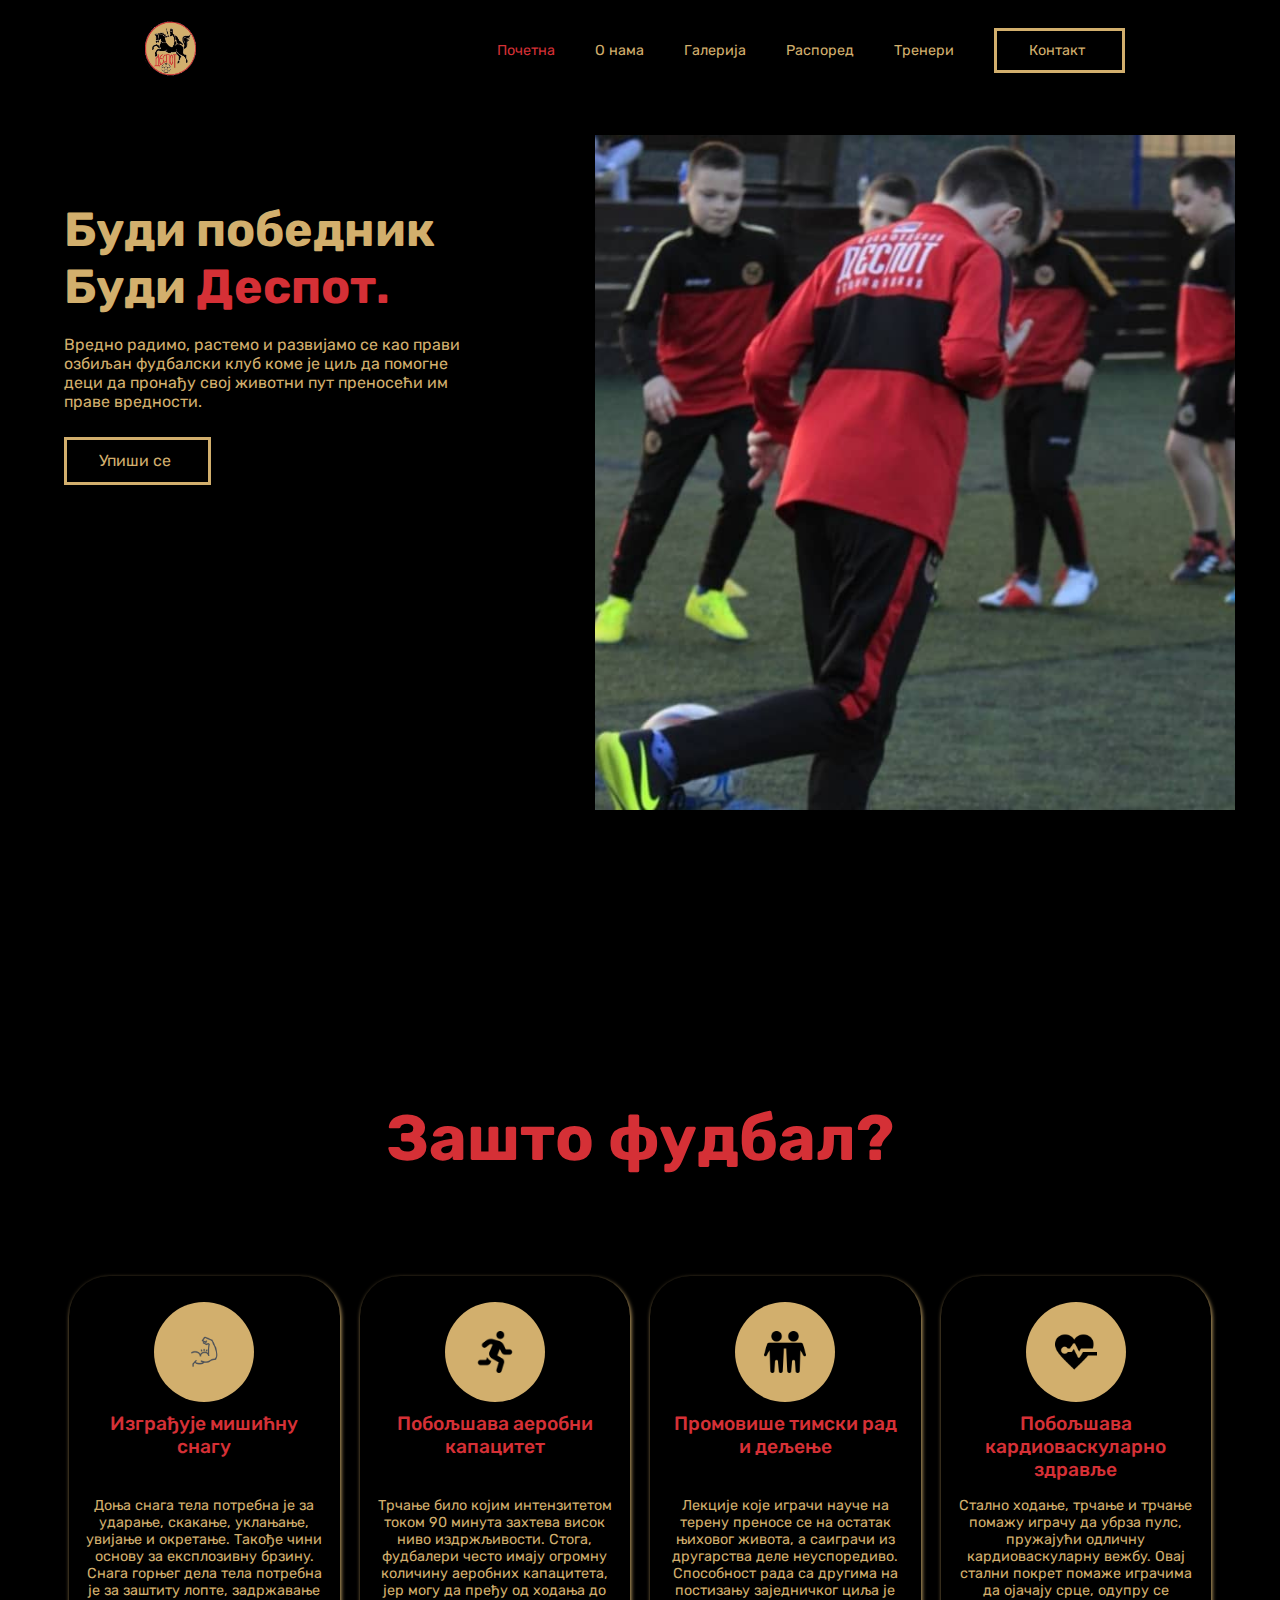
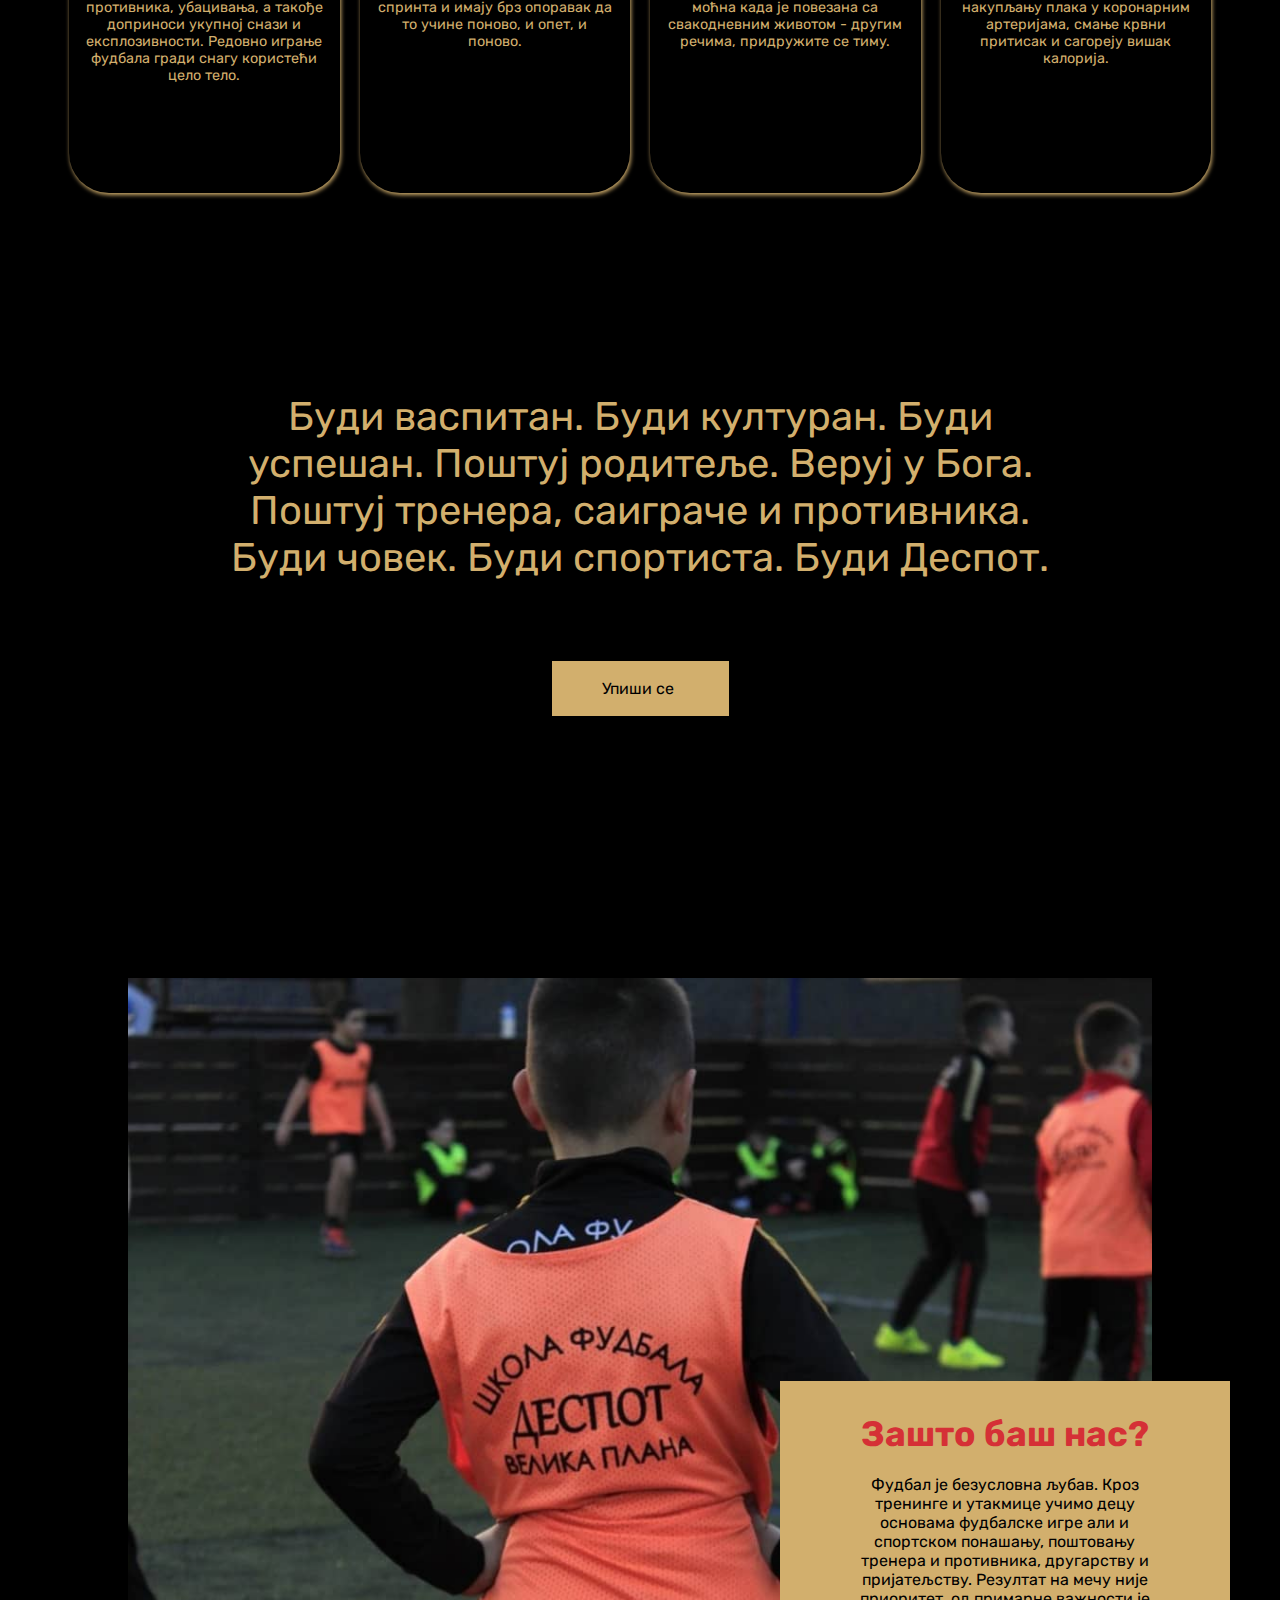
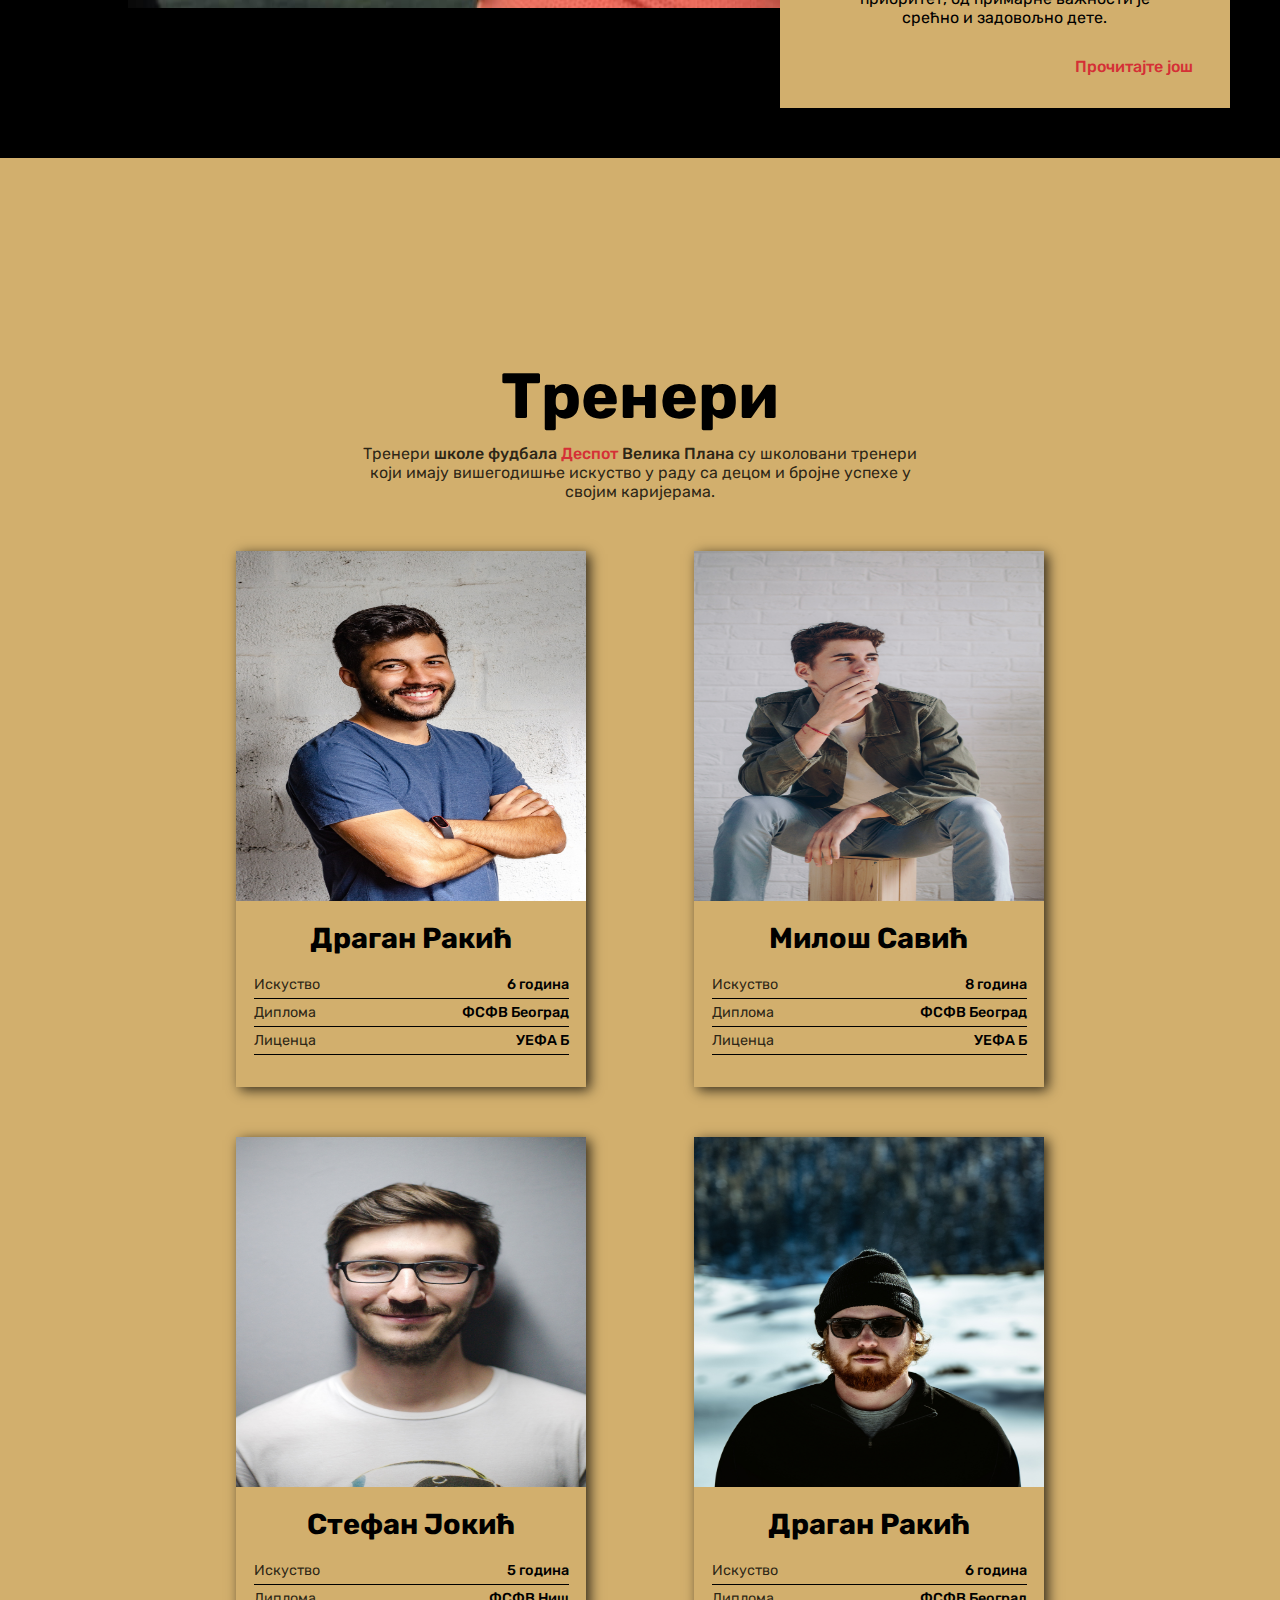
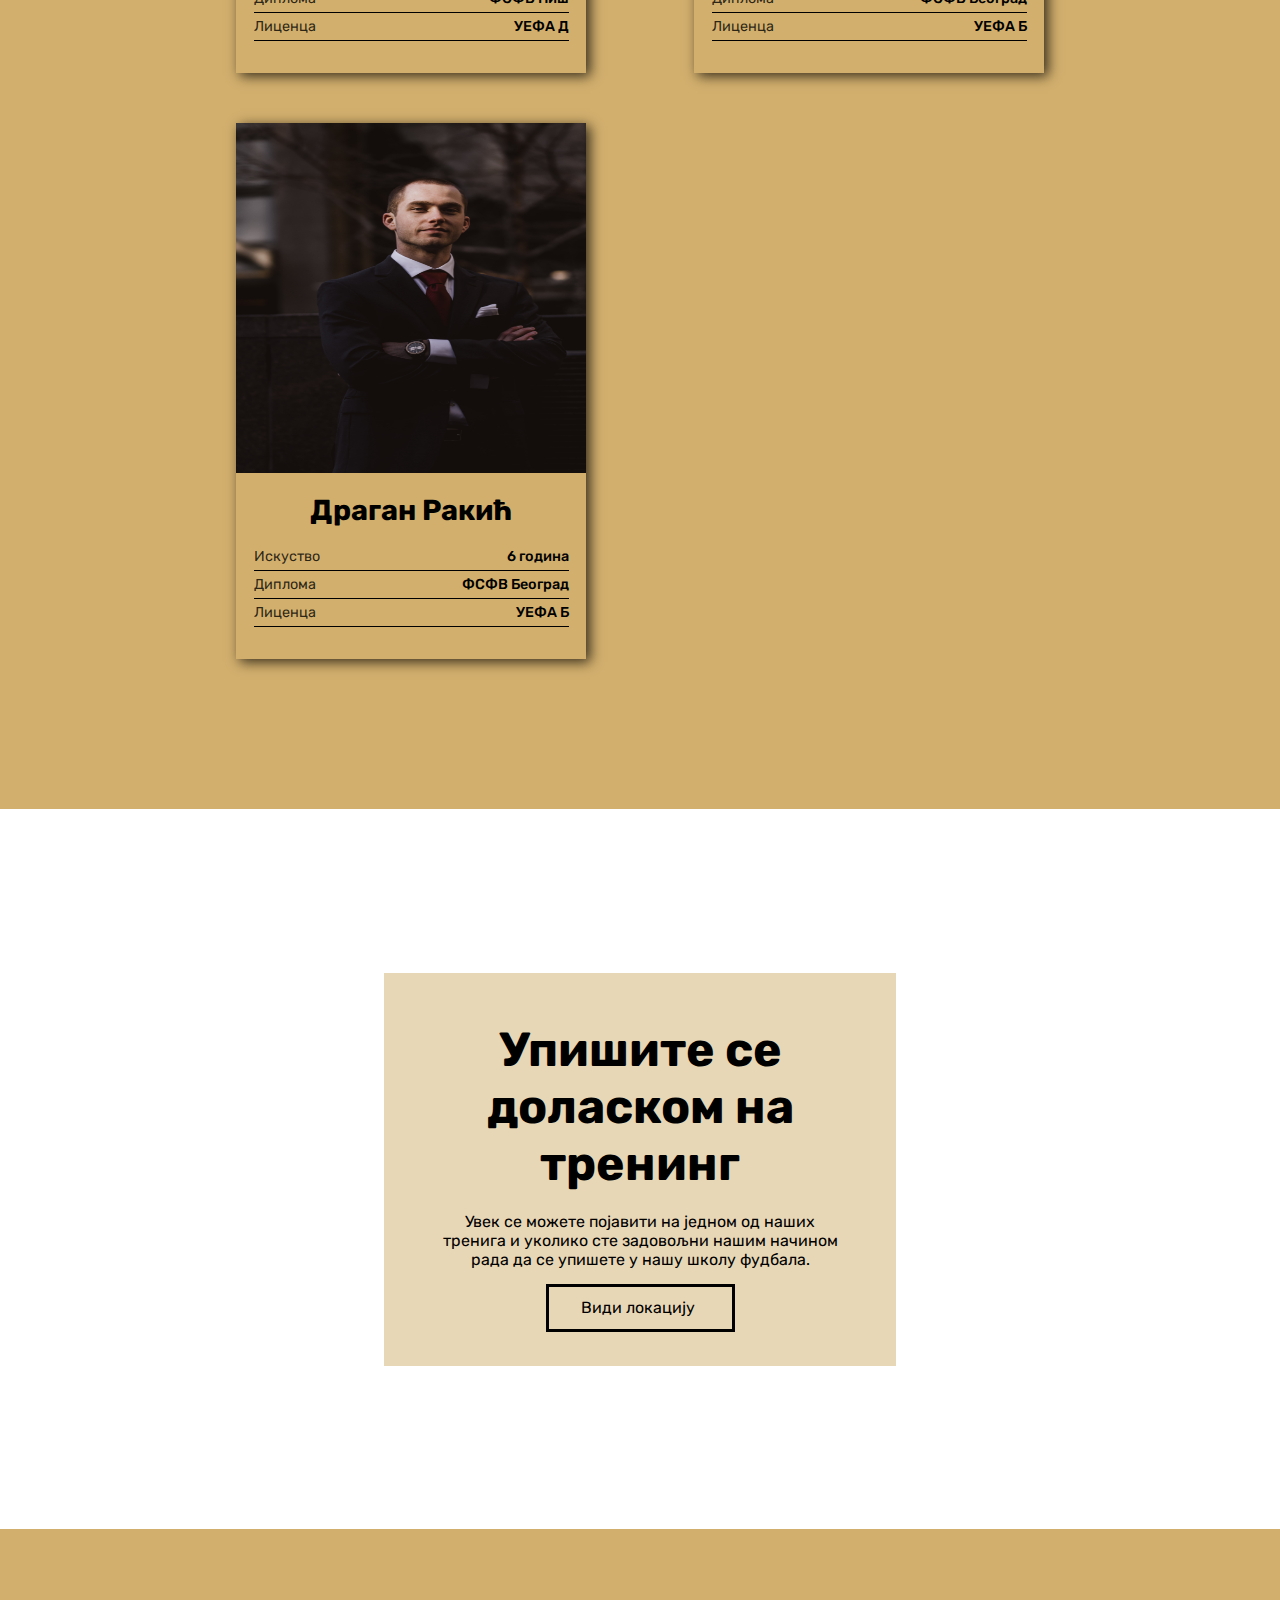
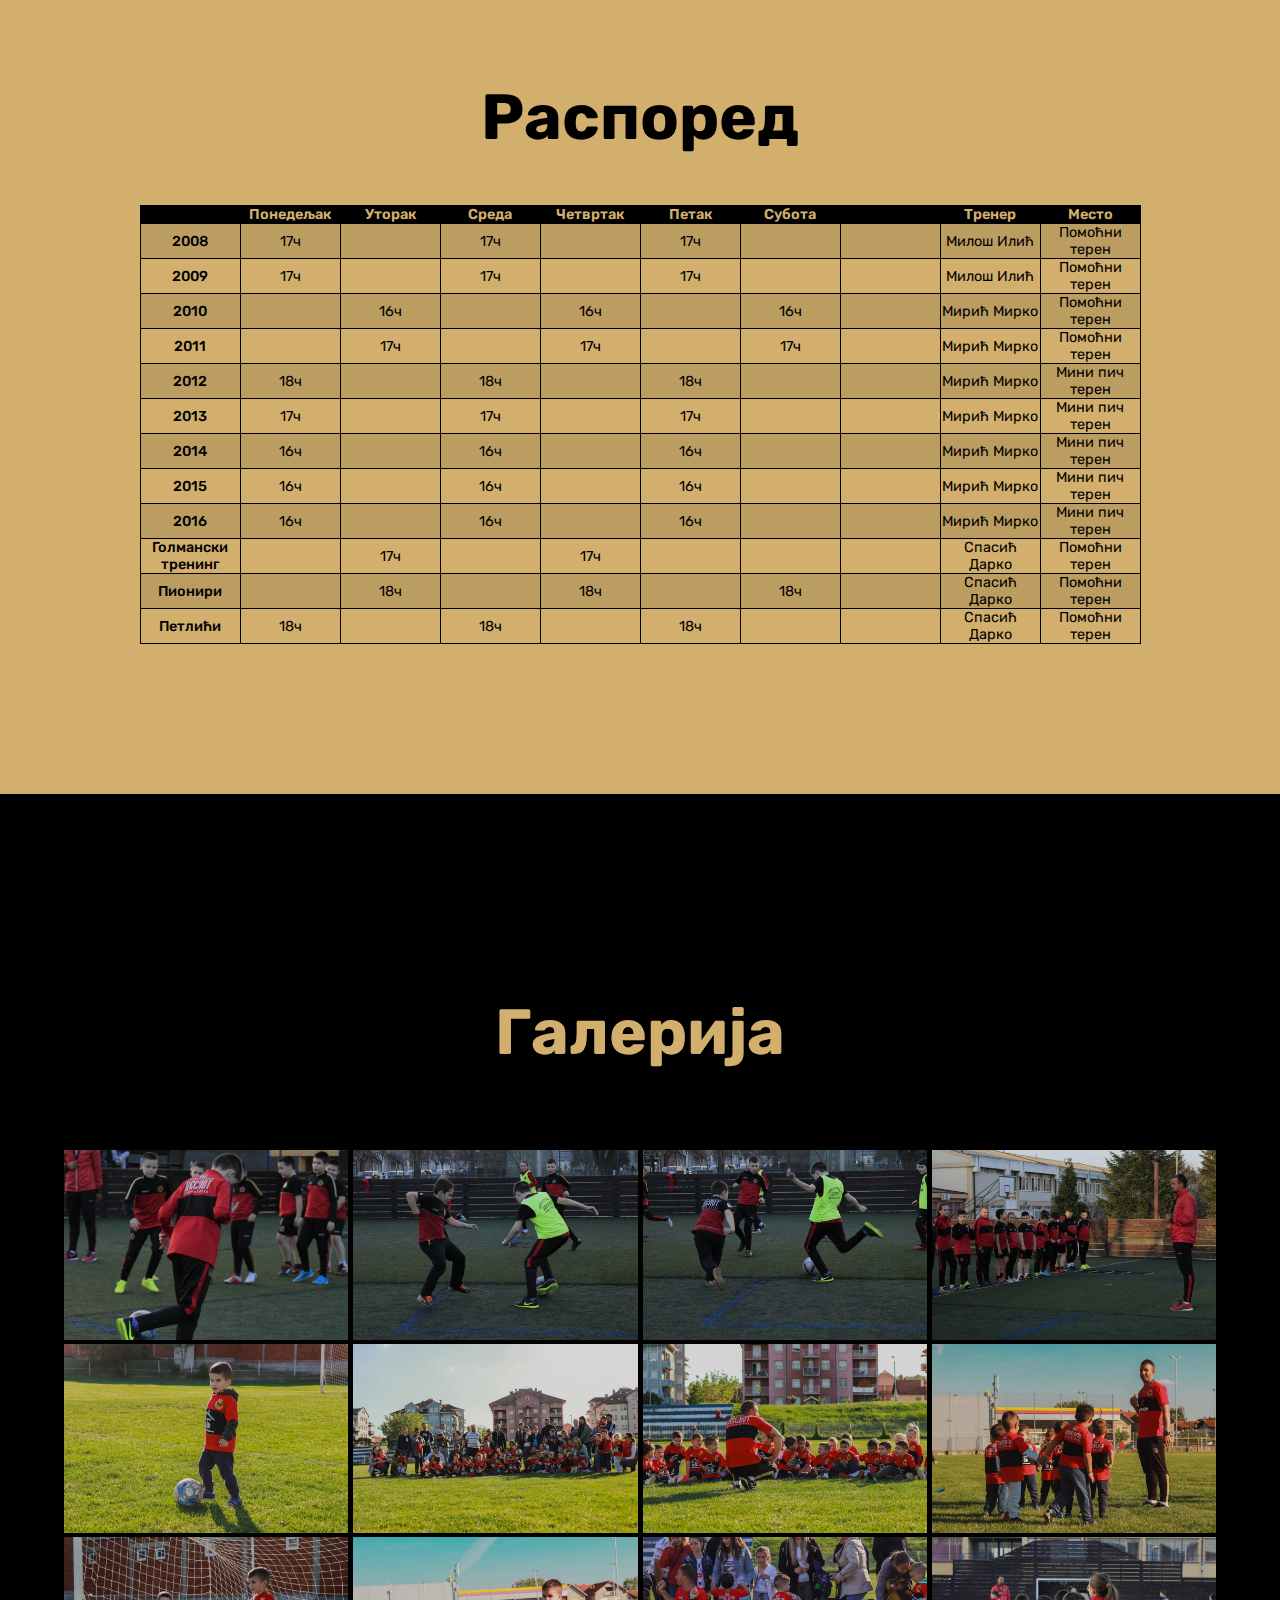
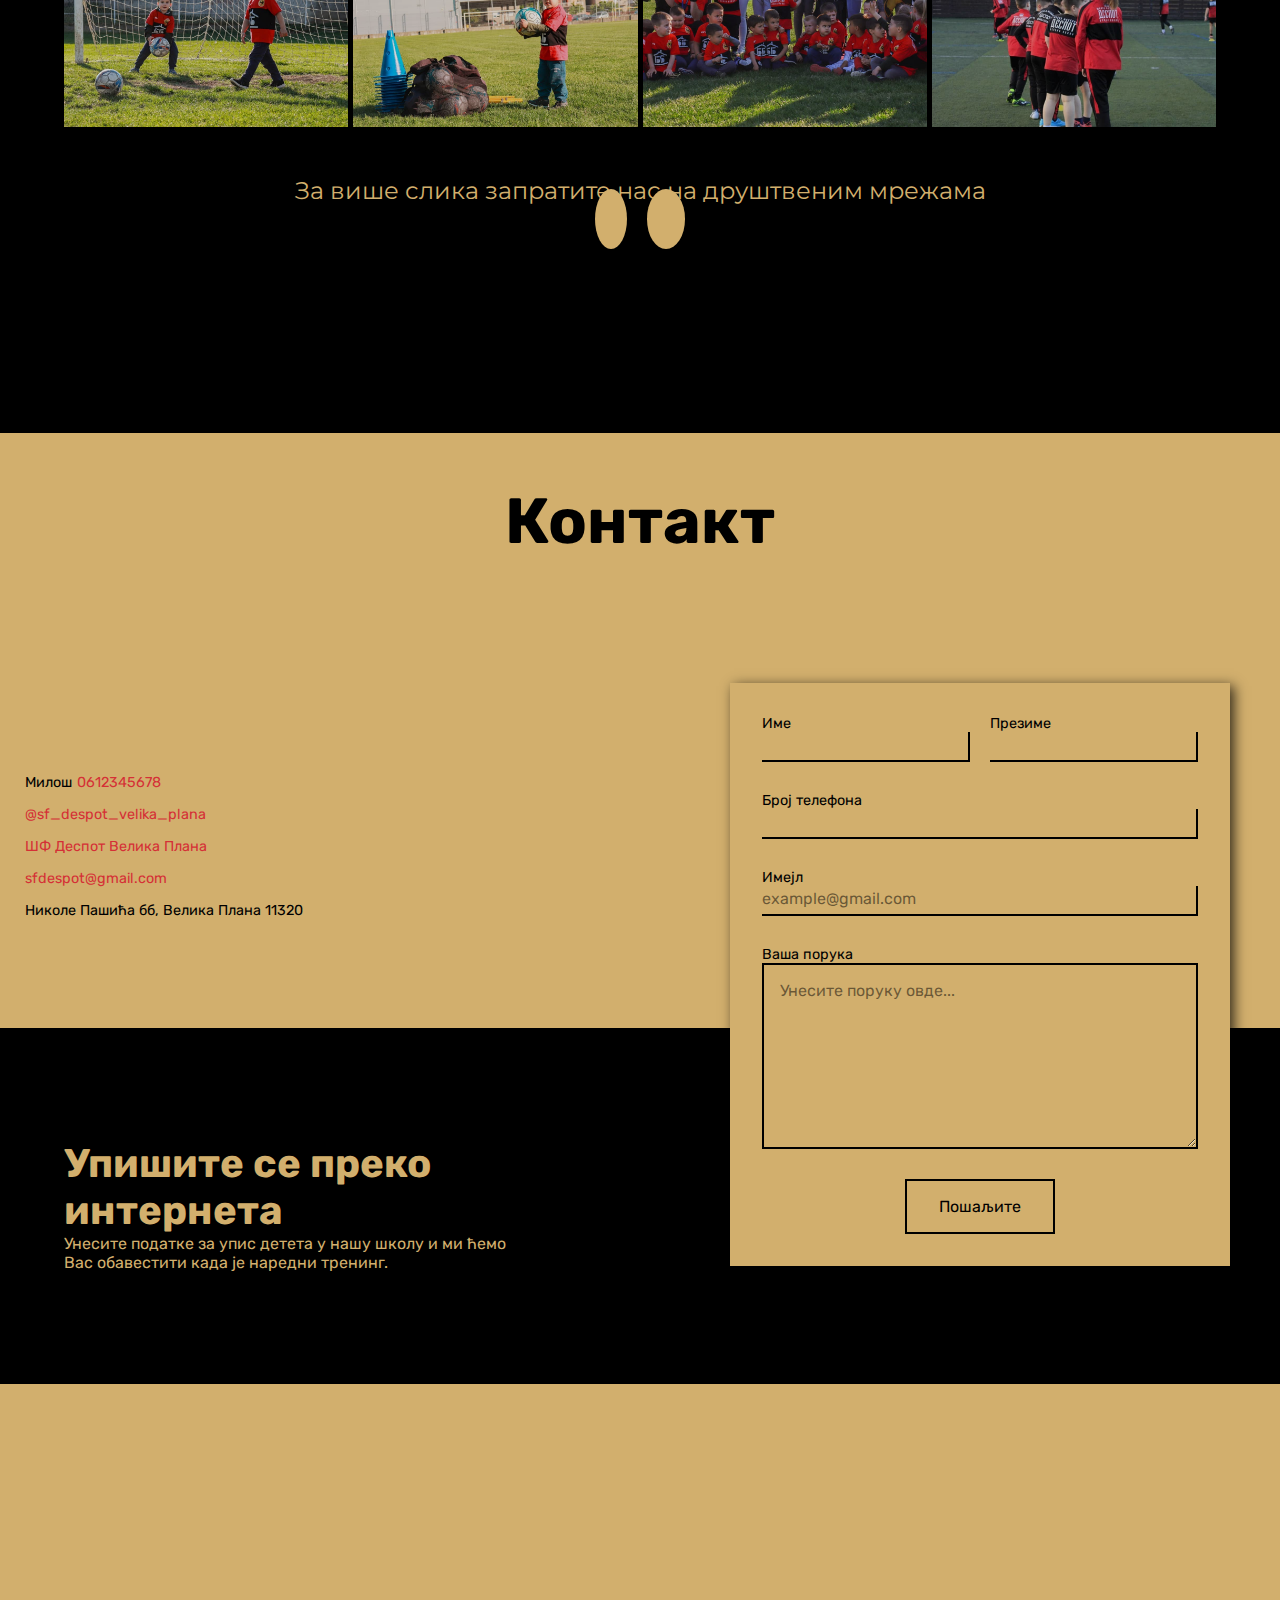
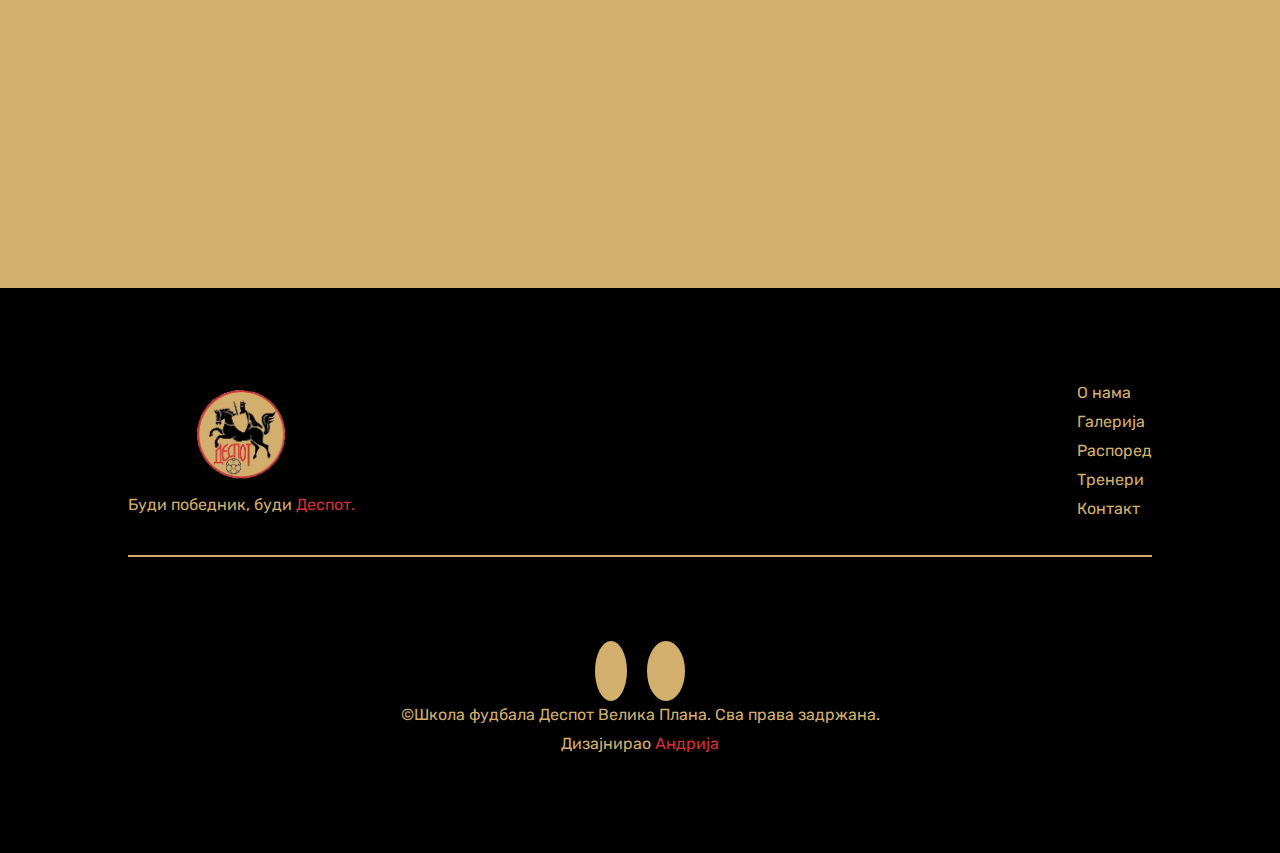
==== commit e9b36a9d: "links added" ====
--- a/index.html
+++ b/index.html
@@ -29,11 +29,11 @@
 
             <ul class="nav-links">
                 <li><a class="active" href="#">Почетна</a></li>
-                <li><a href="#">О нама</a></li>
-                <li><a href="#">Галерија</a></li>
-                <li><a href="#">Распоред</a></li>
-                <li><a href="#">Тренери</a></li>
-                <li><a class="contact-tag right-arrow-container" href="#">Контакт <i class="fas fa-chevron-right"></i></a></li>
+                <li><a href="#second">О нама</a></li>
+                <li><a href="#sixth">Галерија</a></li>
+                <li><a href="#fifth">Распоред</a></li>
+                <li><a href="#fourth">Тренери</a></li>
+                <li><a class="contact-tag right-arrow-container" href="#eight">Контакт <i class="fas fa-chevron-right"></i></a></li>
             </ul>
 
             <div class="burger">
@@ -49,7 +49,7 @@
             <p>Вредно радимо, растемо и развијамо се као прави озбиљан фудбалски клуб коме је циљ да помогне деци да пронађу свој животни пут
                 преносећи им праве вредности.</p>
             <div class="button">
-                <a class="right-arrow-container" href="#">Упиши се <i class="fas fa-chevron-right"></i></a>
+                <a class="right-arrow-container" href="#eight">Упиши се <i class="fas fa-chevron-right"></i></a>
             </div>
         </div>
     </header>
@@ -101,7 +101,7 @@
             <p>Буди васпитан. Буди културан. Буди успешан. Поштуј родитеље. Веруј у Бога. Поштуј тренера, саиграче и противника. Буди човек.
                 Буди спортиста. Буди Деспот.</p>
                 <div class="button">
-                    <a class="right-arrow-container" href="#">Упиши се <i class="fas fa-chevron-right"></i></a>
+                    <a class="right-arrow-container" href="#eight">Упиши се <i class="fas fa-chevron-right"></i></a>
                 </div>
         </section>
         <section id="second">
@@ -267,7 +267,7 @@
                 <p>Увек се можете појавити на једном од наших тренига и уколико сте задовољни нашим начином рада да се упишете у нашу школу
                      фудбала.</p>
                 <div class="button">
-                    <a class="right-arrow-container" href="#">Види локацију<i class="fas fa-chevron-right"></i></a>
+                    <a class="right-arrow-container" href="#ninth">Види локацију<i class="fas fa-chevron-right"></i></a>
                 </div>
             </div>
         </section>
@@ -515,13 +515,16 @@
             <div class="eight-container">
                 <div class="contact-container">
                     <div class="group">
-                        <i class="fas fa-phone-alt"></i><span>Милош</span><a href="#">0612345678</a>
+                        <i class="fas fa-phone-alt"></i><span>Милош</span><a href="tel: +381 12345678">0612345678</a>
                     </div>
                         <div class="group">
-                            <i class="fab fa-instagram"></i><a href="#">@sf_despot_velika_plana</a>
+                            <i class="fab fa-instagram"></i><a href="https://www.instagram.com/sf_despot_velika_plana/">@sf_despot_velika_plana</a>
                         </div>
                         <div class="group">
-                            <i class="fab fa-facebook"></i><a href="#">ШФ Деспот Велика Плана</a>
+                            <i class="fab fa-facebook"></i><a href="https://www.facebook.com/%D0%A8%D0%BA%D0%BE%D0%BB%D0%B0-%D1%84%D1%83%D0%B4%D0%B1%D0%B0%D0%BB%D0%B0-%D0%94%D0%B5%D1%81%D0%BF%D0%BE%D1%82-%D0%92%D0%B5%D0%BB%D0%B8%D0%BA%D0%B0-%D0%9F%D0%BB%D0%B0%D0%BD%D0%B0-103624821333742">ШФ Деспот Велика Плана</a>
+                        </div>
+                        <div class="group">
+                            <i class="far fa-envelope"></i><span><a href="mailto: sfdespot@gmail.com">sfdespot@gmail.com</a></span>
                         </div>
                         <div class="group">
                             <i class="fas fa-thumbtack"></i><span>Николе Пашића бб, Велика Плана 11320</span>
@@ -571,21 +574,21 @@
     <footer>
         <div class="footer-container">
             <div class="logo-container">
-                <img src="./assets/Screenshot_2.png" alt="">
+                <a href="#"><img src="./assets/Screenshot_2.png" alt=""></a>
                 <p>Буди победник, буди <span>Деспот.</span></p>
             </div>
             <ul class="footer-nav">
-                <li><a href="#">О нама</a></li>
-                <li><a href="#">Галерија</a></li>
-                <li><a href="#">Распоред</a></li>
-                <li><a href="#">Тренери</a></li>
-                <li><a href="#">Контакт</a></li>
+                <li><a href="#second">О нама</a></li>
+                <li><a href="#sixth">Галерија</a></li>
+                <li><a href="#fifth">Распоред</a></li>
+                <li><a href="#fourth">Тренери</a></li>
+                <li><a href="#eight">Контакт</a></li>
             </ul>
         </div>
 
         <div class="footer-social">
-            <a href="#"><i class="fab fa-instagram"></i></a>
-            <a href="#"><i class="fab fa-facebook-f"></i></a>
+            <a href="https://www.instagram.com/sf_despot_velika_plana/"><i class="fab fa-instagram"></i></a>
+            <a href="https://www.facebook.com/%D0%A8%D0%BA%D0%BE%D0%BB%D0%B0-%D1%84%D1%83%D0%B4%D0%B1%D0%B0%D0%BB%D0%B0-%D0%94%D0%B5%D1%81%D0%BF%D0%BE%D1%82-%D0%92%D0%B5%D0%BB%D0%B8%D0%BA%D0%B0-%D0%9F%D0%BB%D0%B0%D0%BD%D0%B0-103624821333742"><i class="fab fa-facebook-f"></i></a>
         </div>
         <div class="copyright">
             <span>&copy;Школа фудбала Деспот Велика Плана. Сва права задржана.</span>
--- a/styles/styles.css
+++ b/styles/styles.css
@@ -1810,4 +1810,8 @@
 body, html {
   overflow-x: hidden;
 }
+
+html {
+  scroll-behavior: smooth;
+}
 /*# sourceMappingURL=styles.css.map */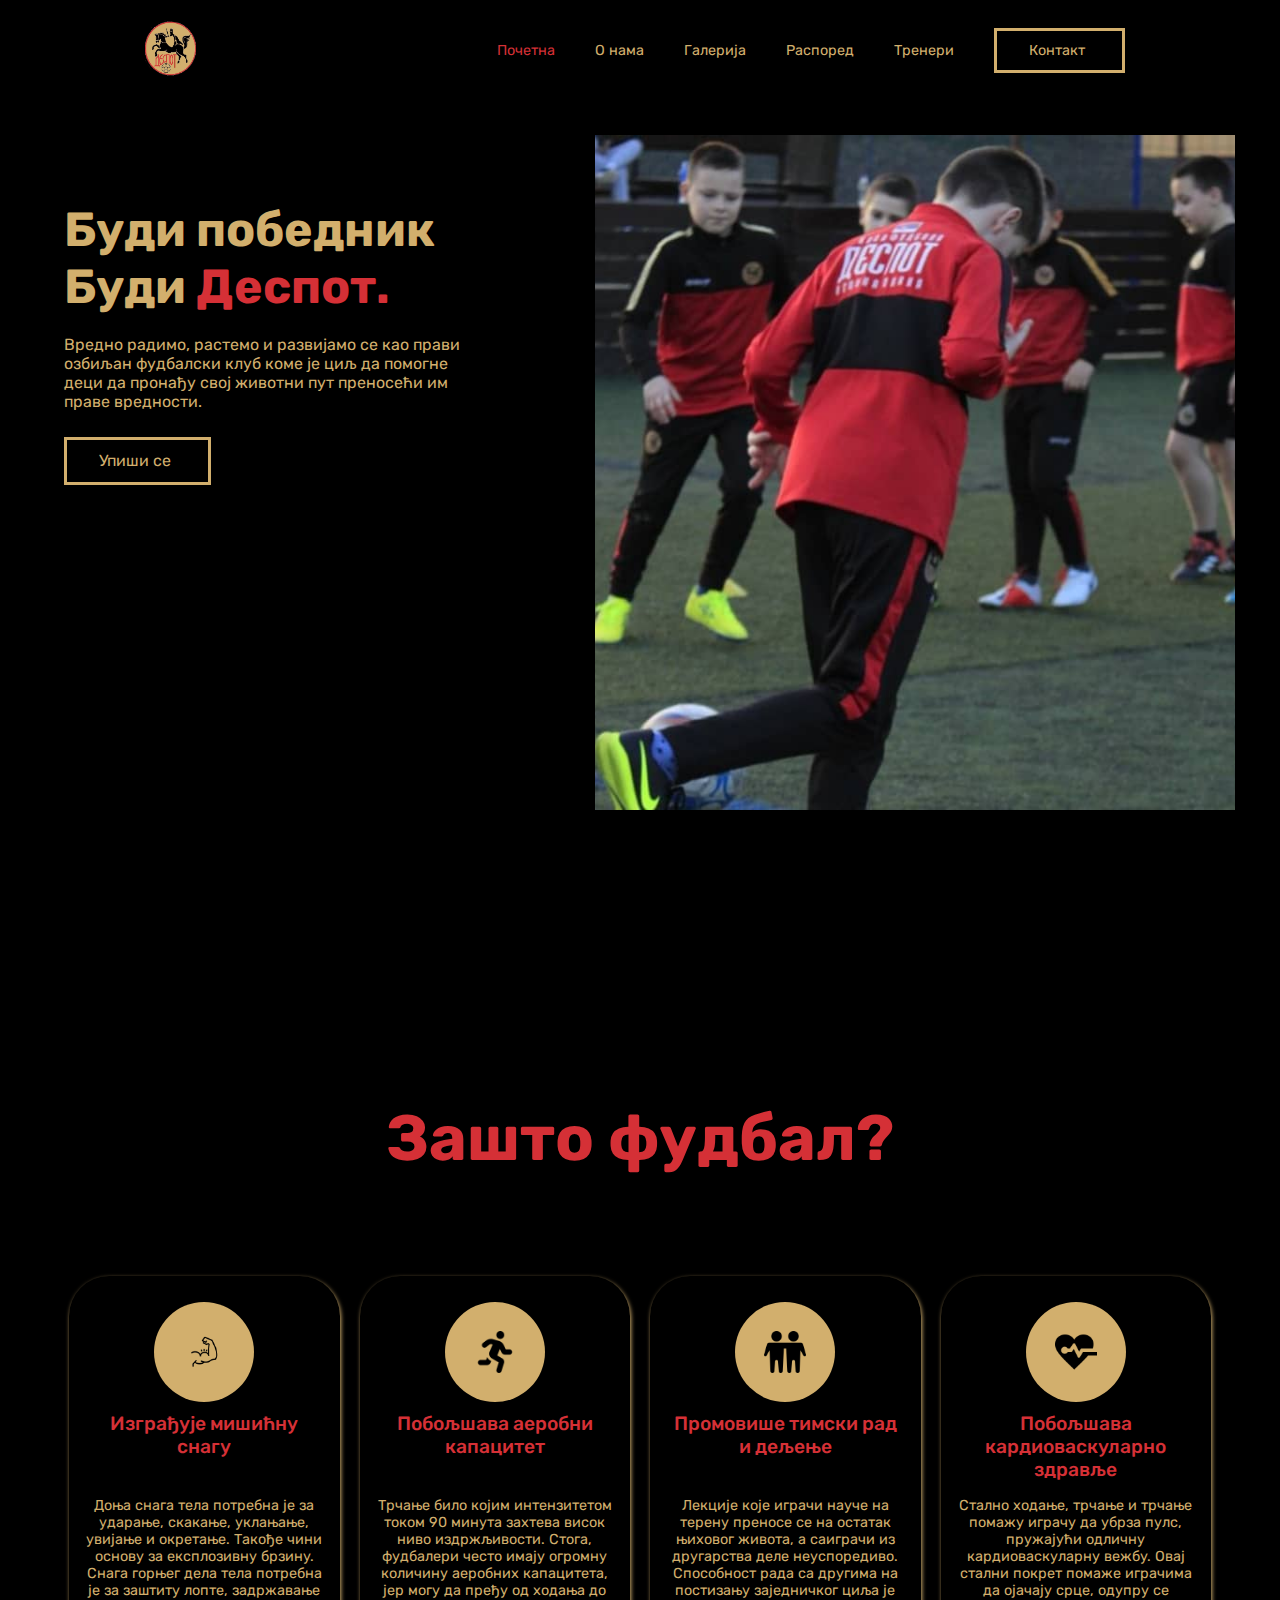
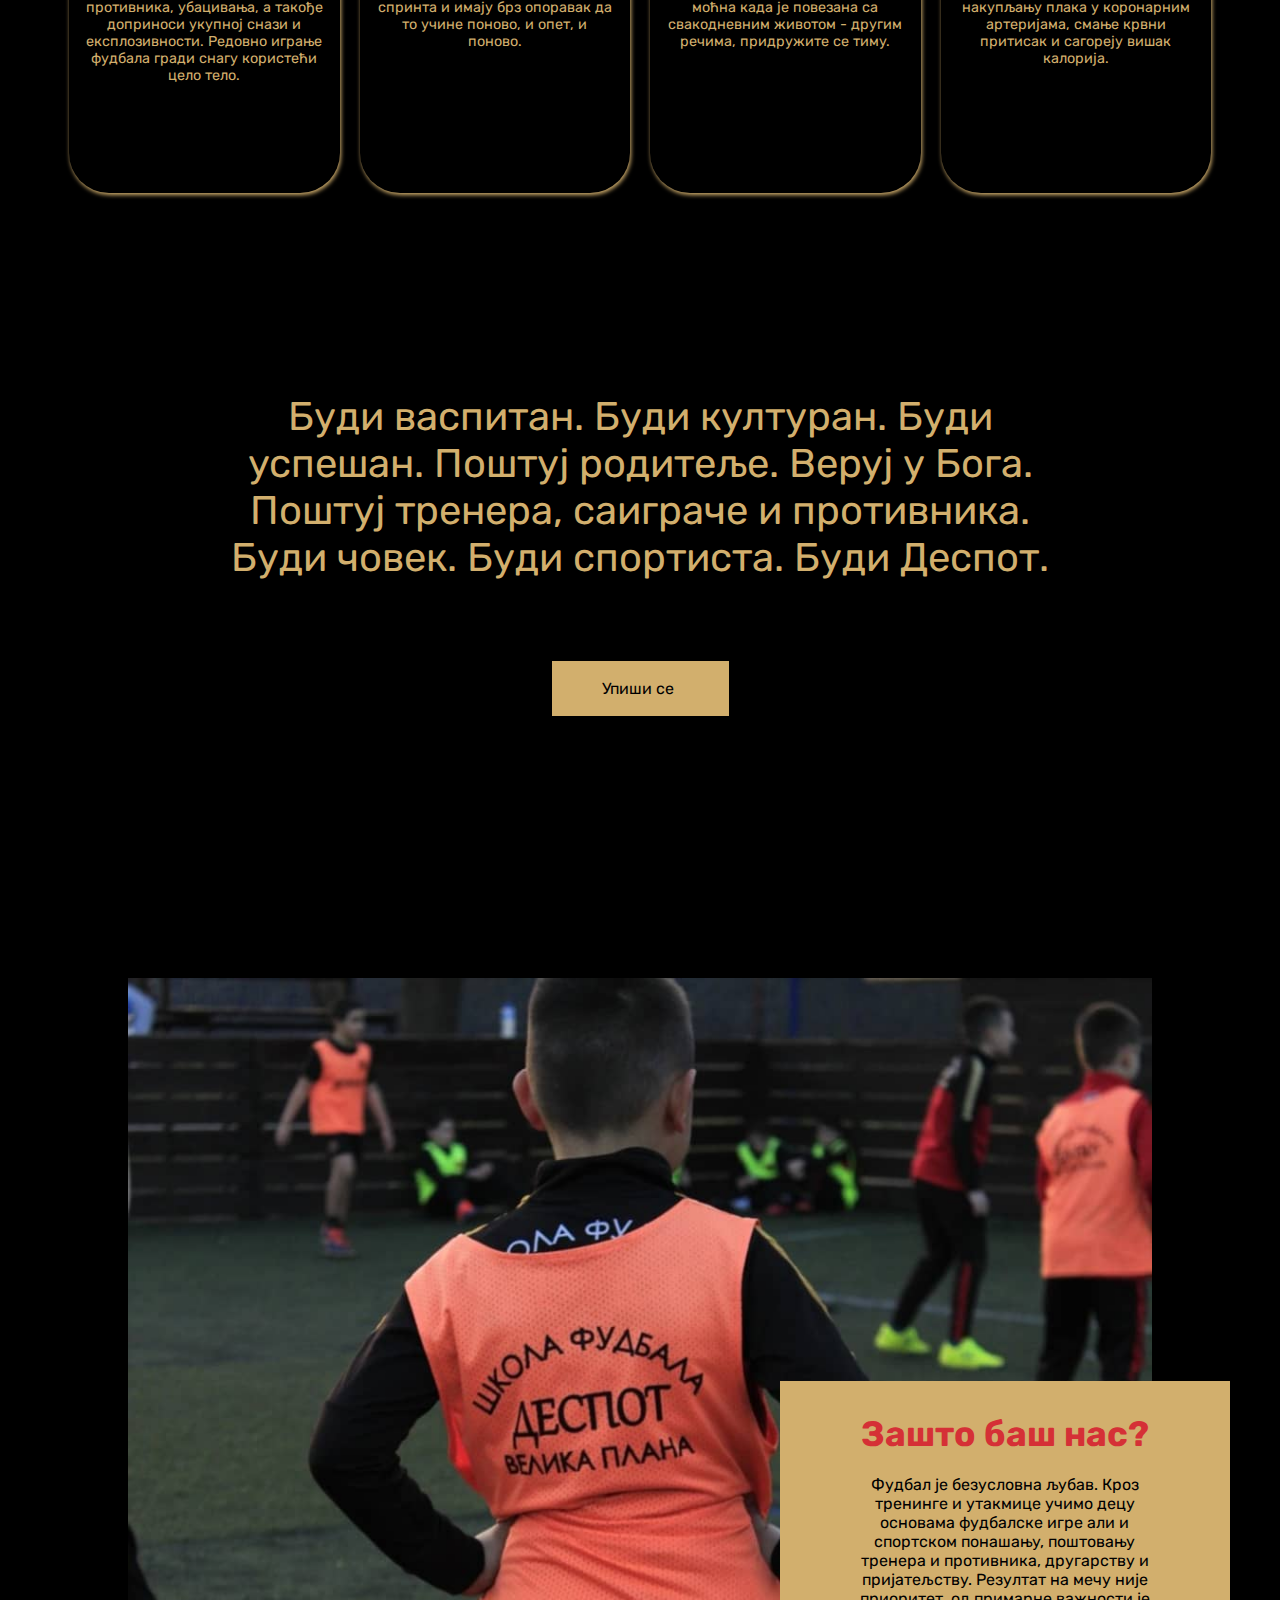
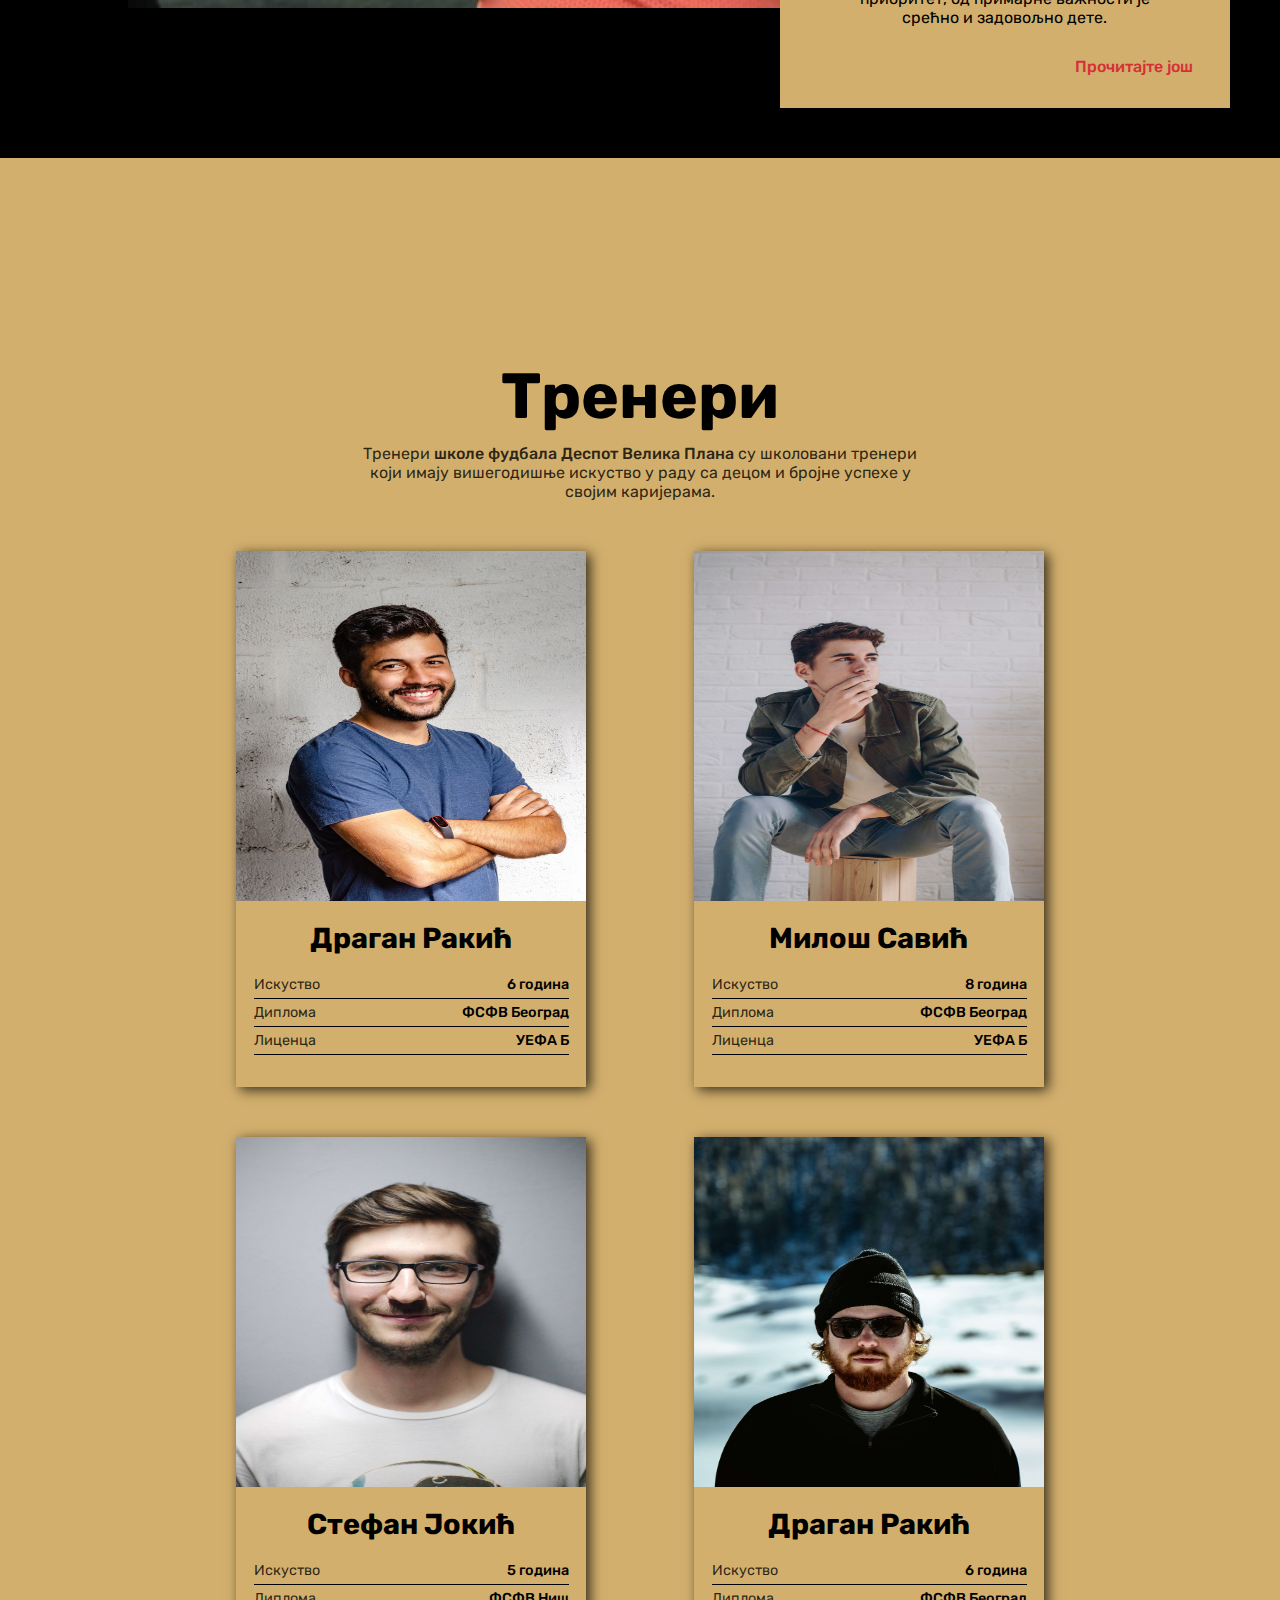
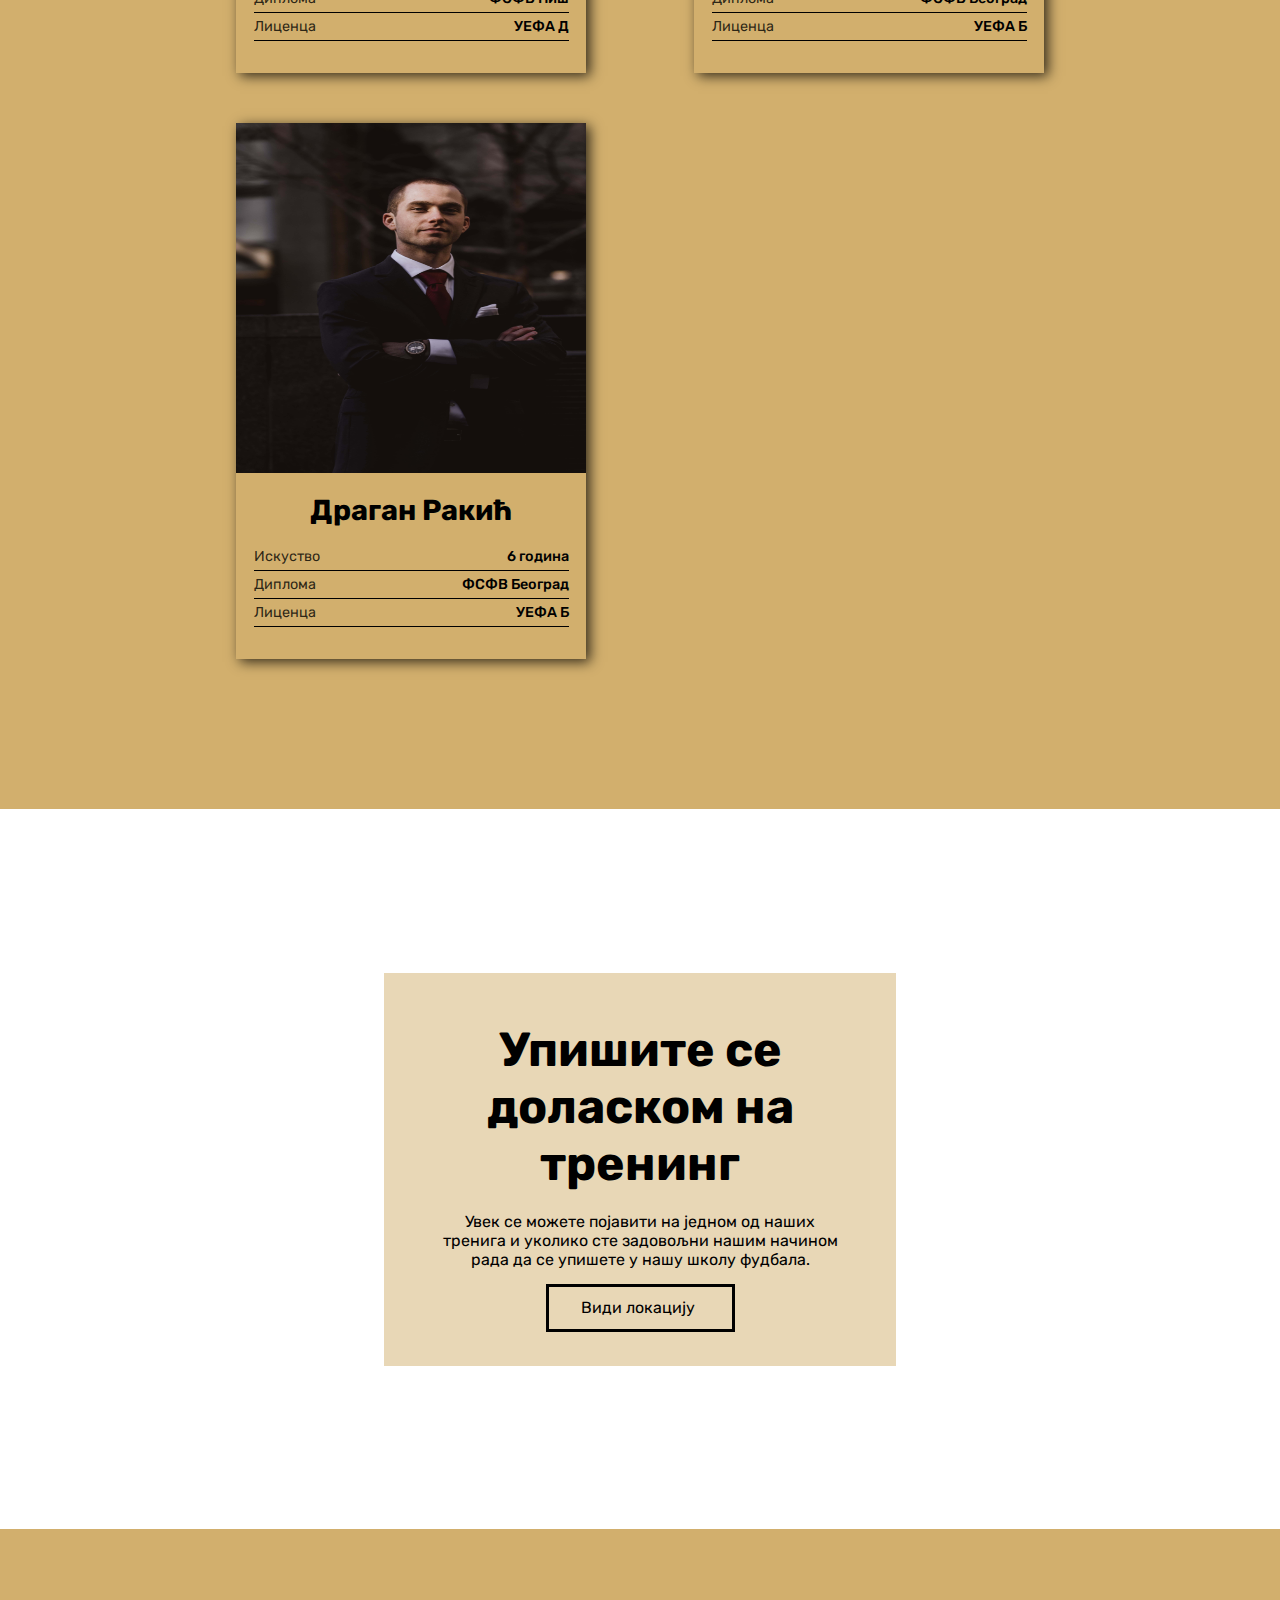
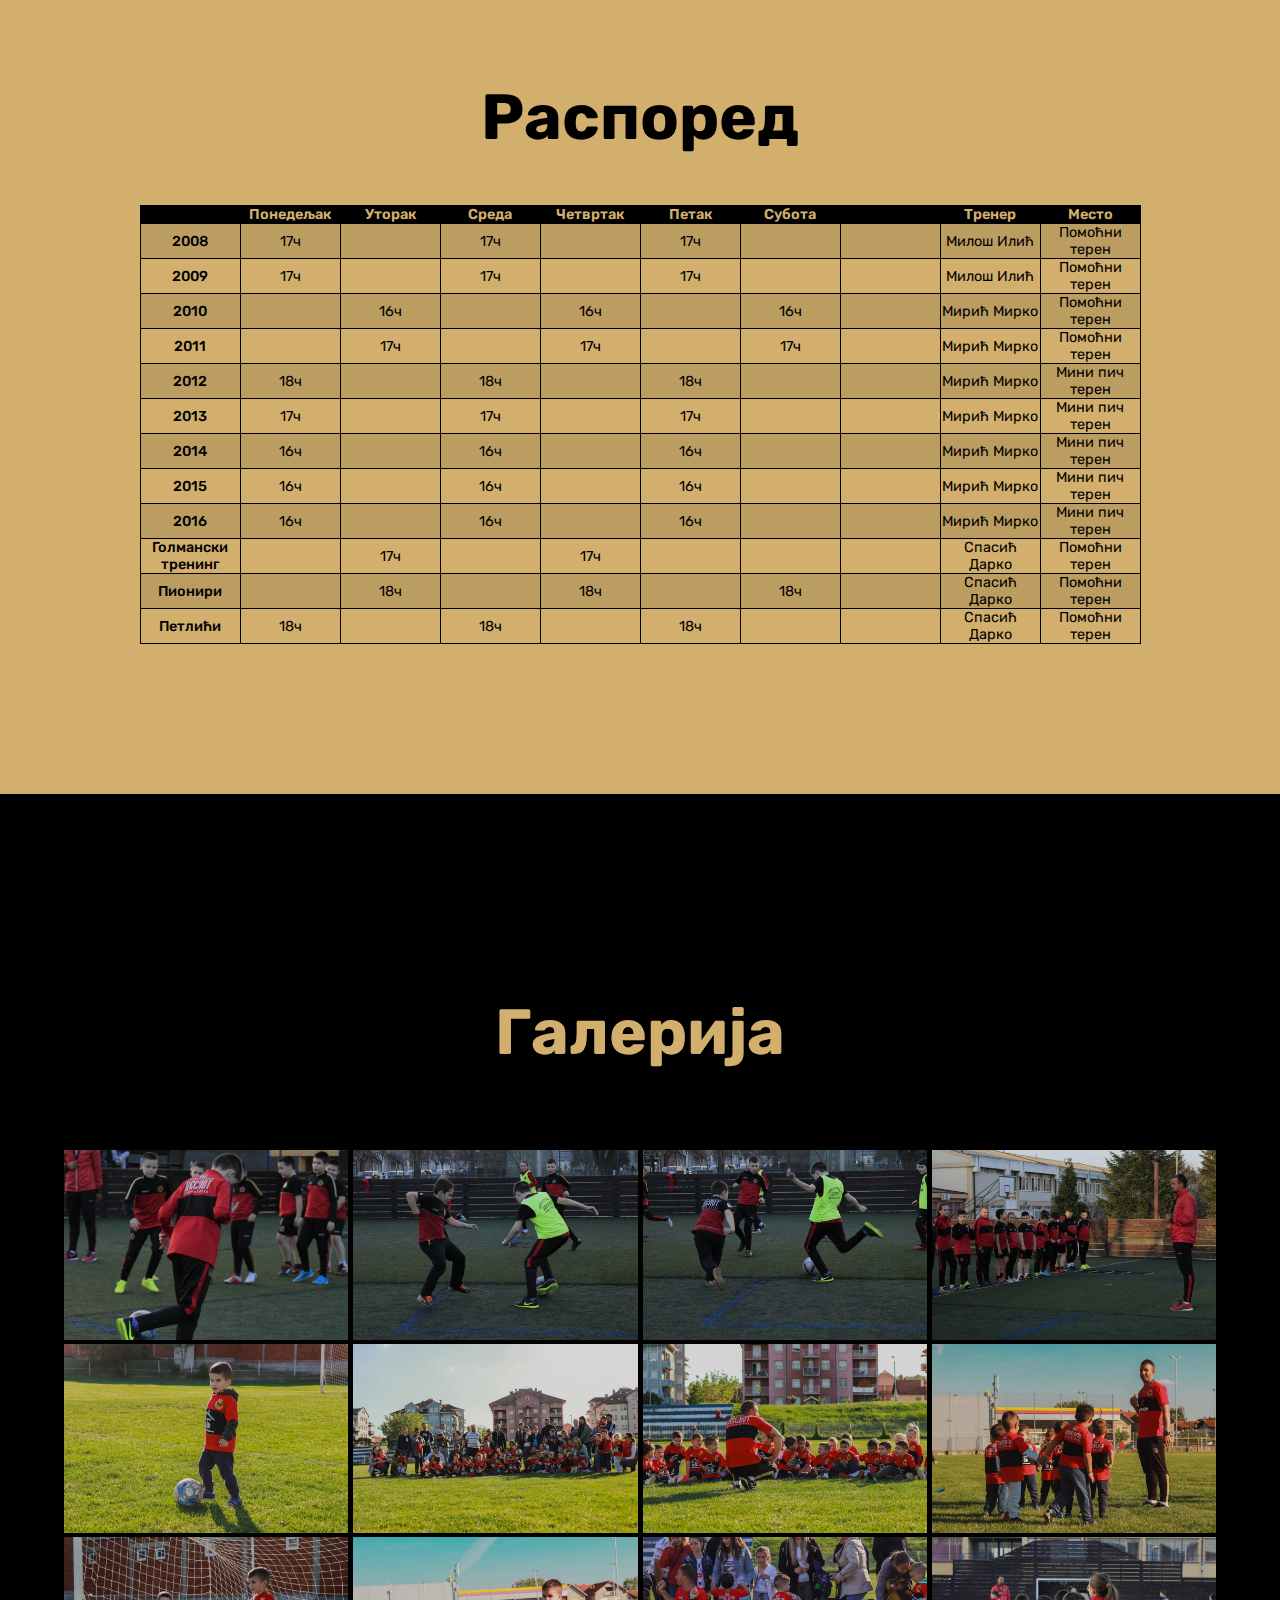
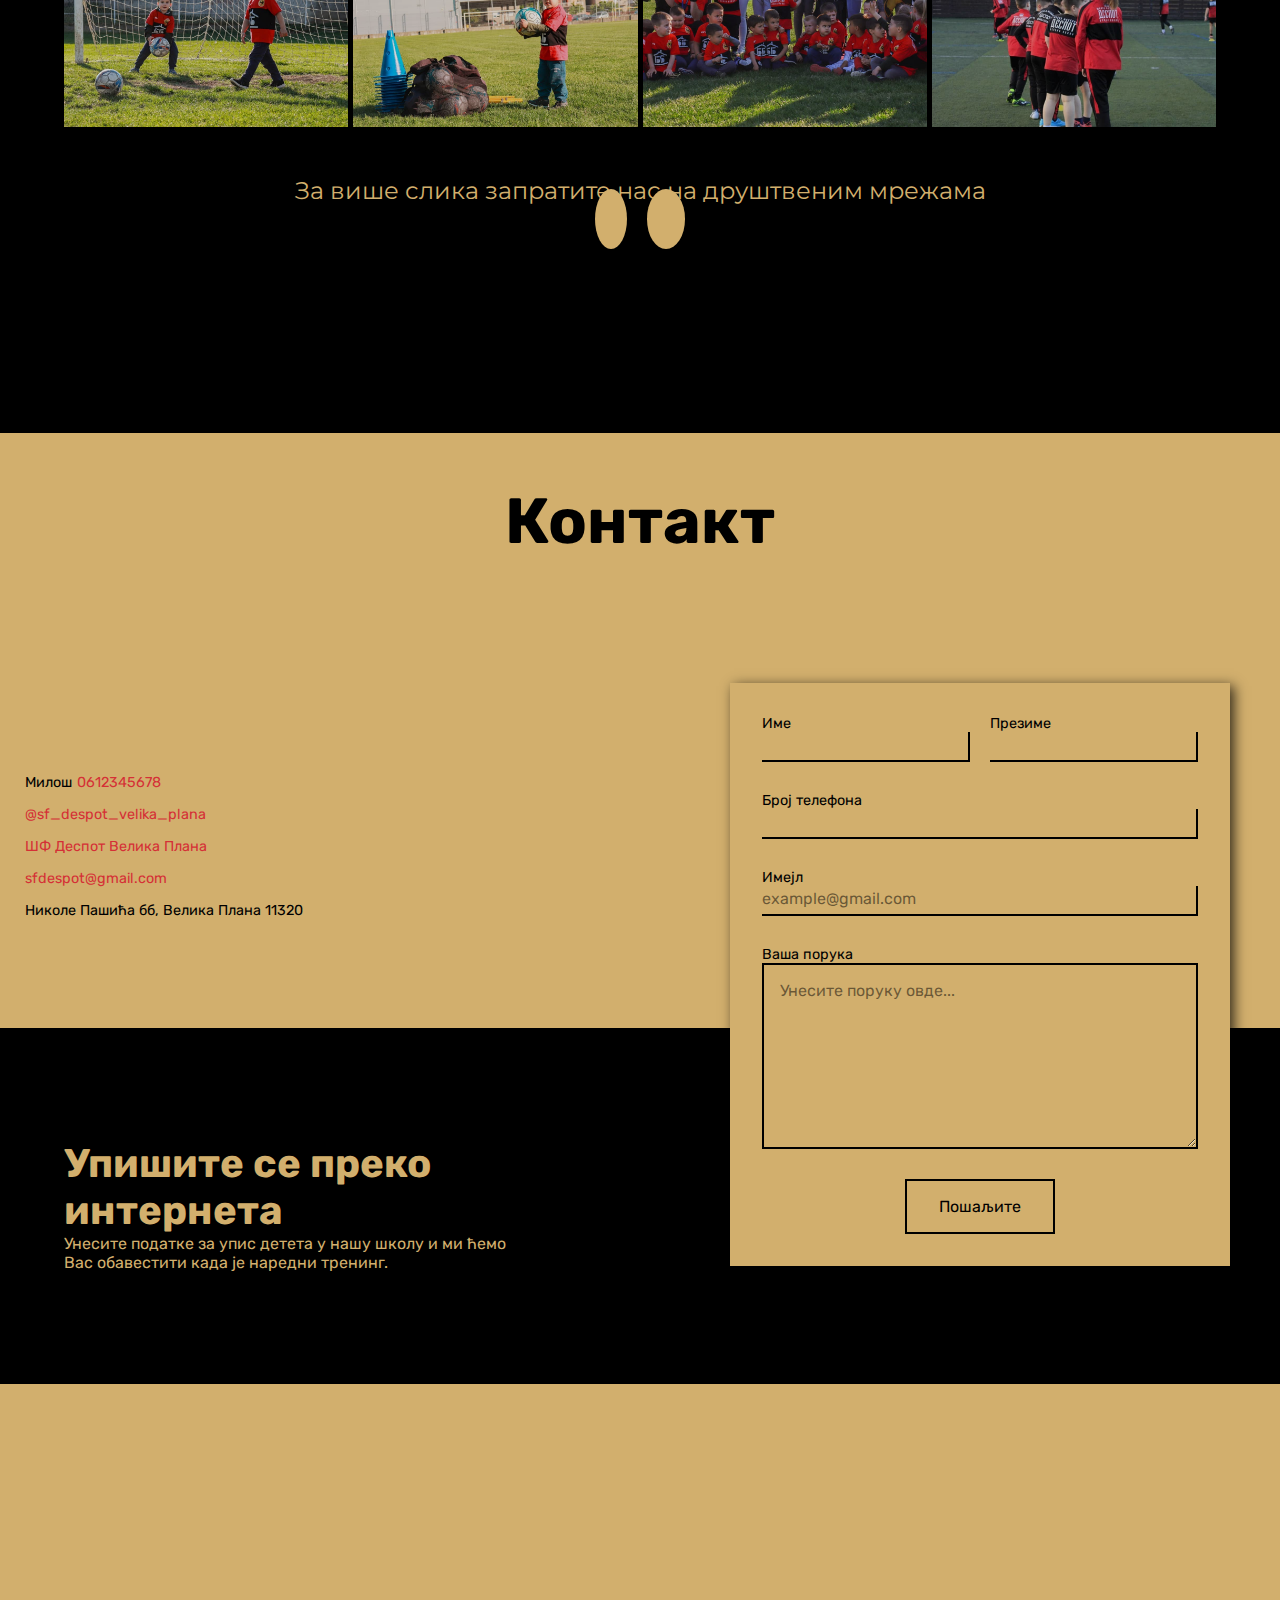
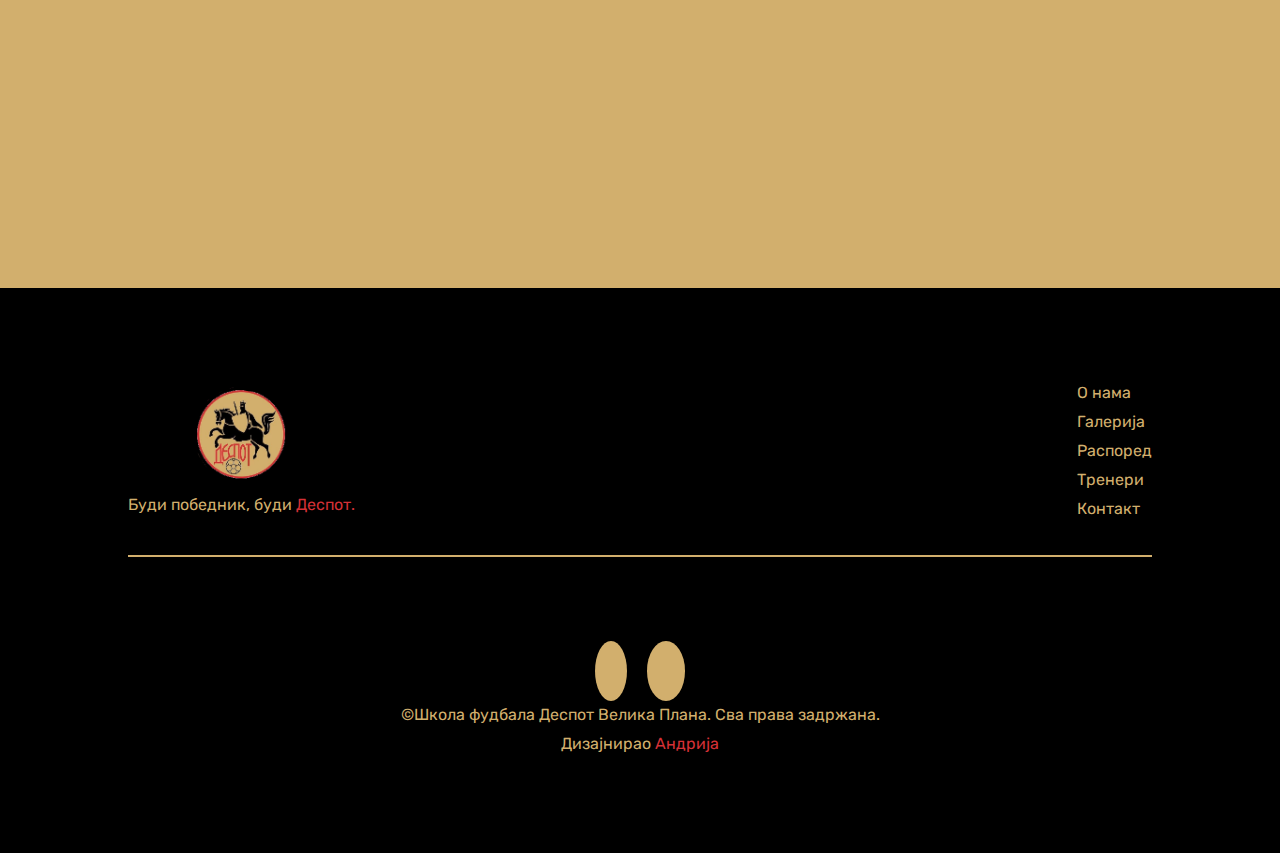
==== commit 1affb750: "compressed images" ====
--- a/index.html
+++ b/index.html
@@ -117,7 +117,7 @@
         </section>
         <section id="fourth">
             <h1>Тренери</h1>
-            <p>Тренери <span class="title-span">школе фудбала <span class="despot-span">Деспот</span> Велика Плана</span> су школовани тренери који имају вишегодишње искуство у раду са децом и бројне успехе у својим каријерама.</p>
+            <p>Тренери <span class="title-span">школе фудбала Деспот Велика Плана</span> су школовани тренери који имају вишегодишње искуство у раду са децом и бројне успехе у својим каријерама.</p>
             <div class="coaches">
                 <div class="coach">
                     <img src="./assets/c1.jpg" alt="">
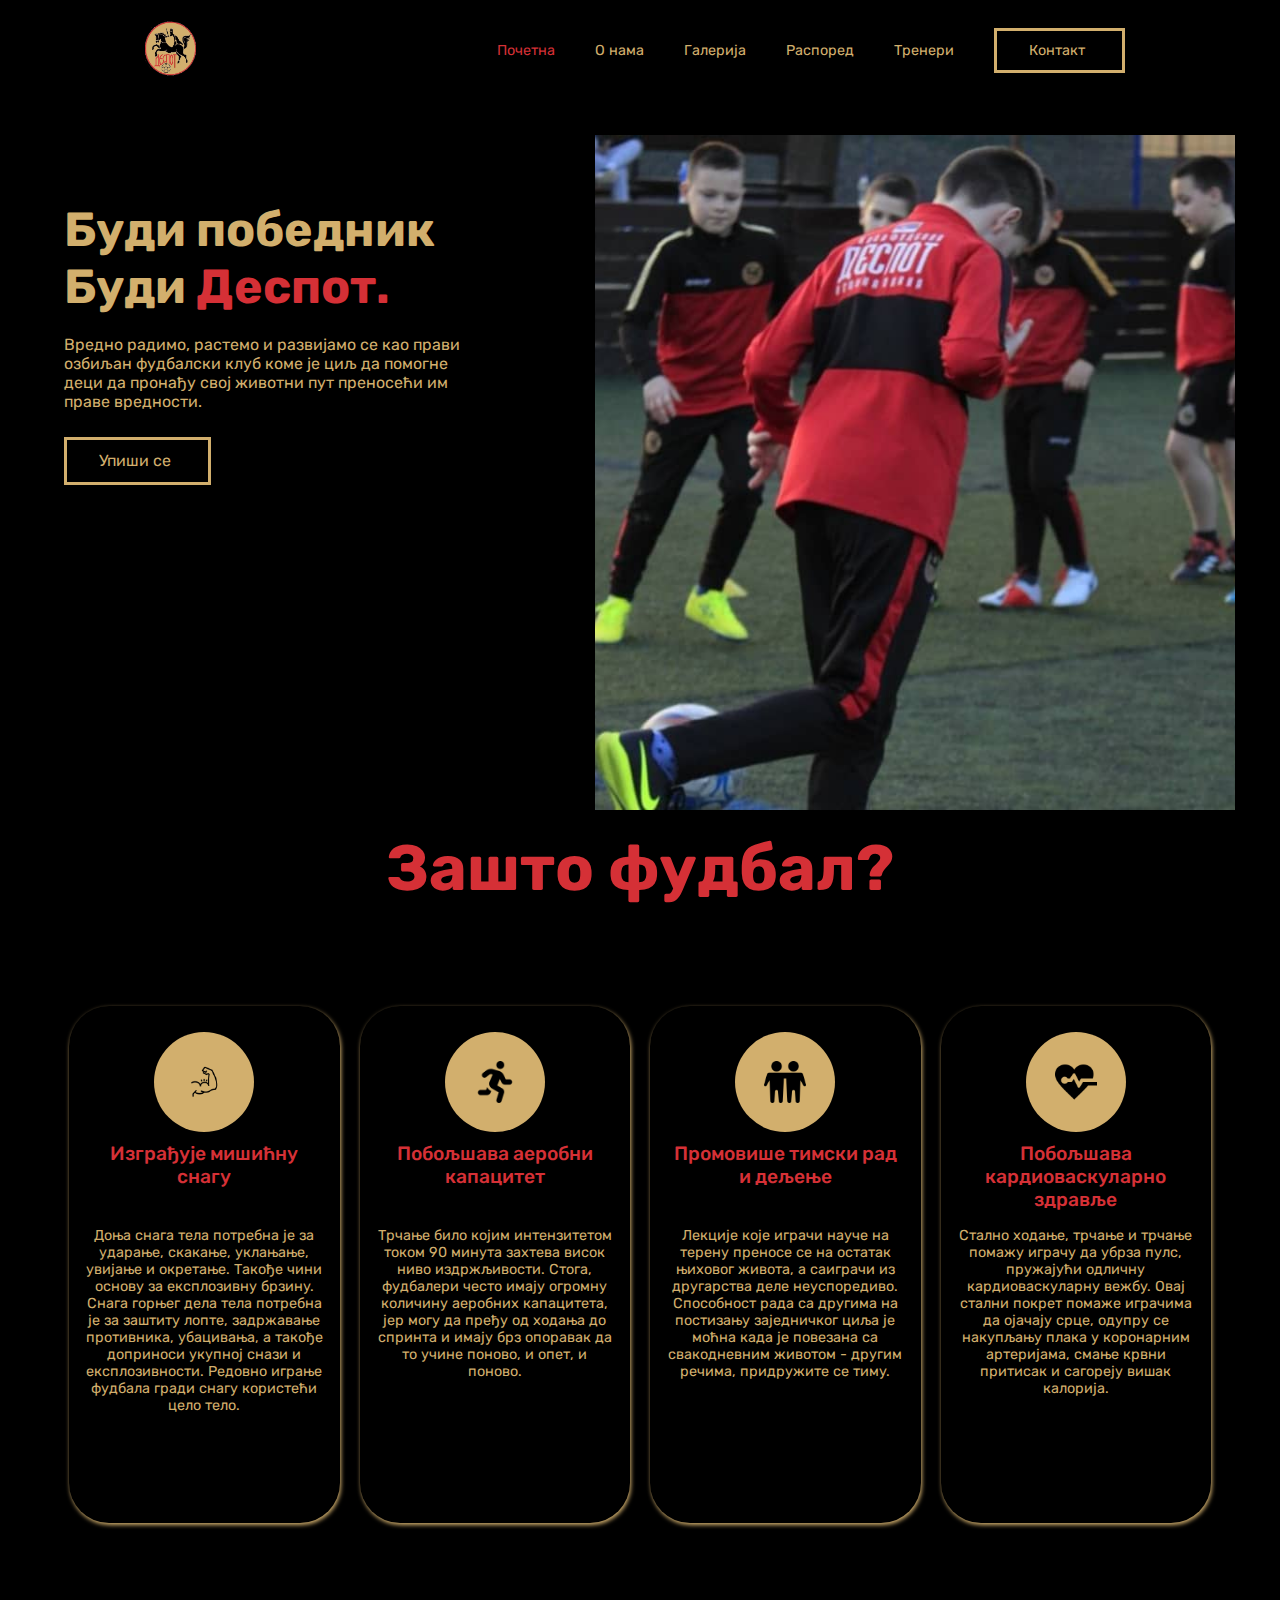
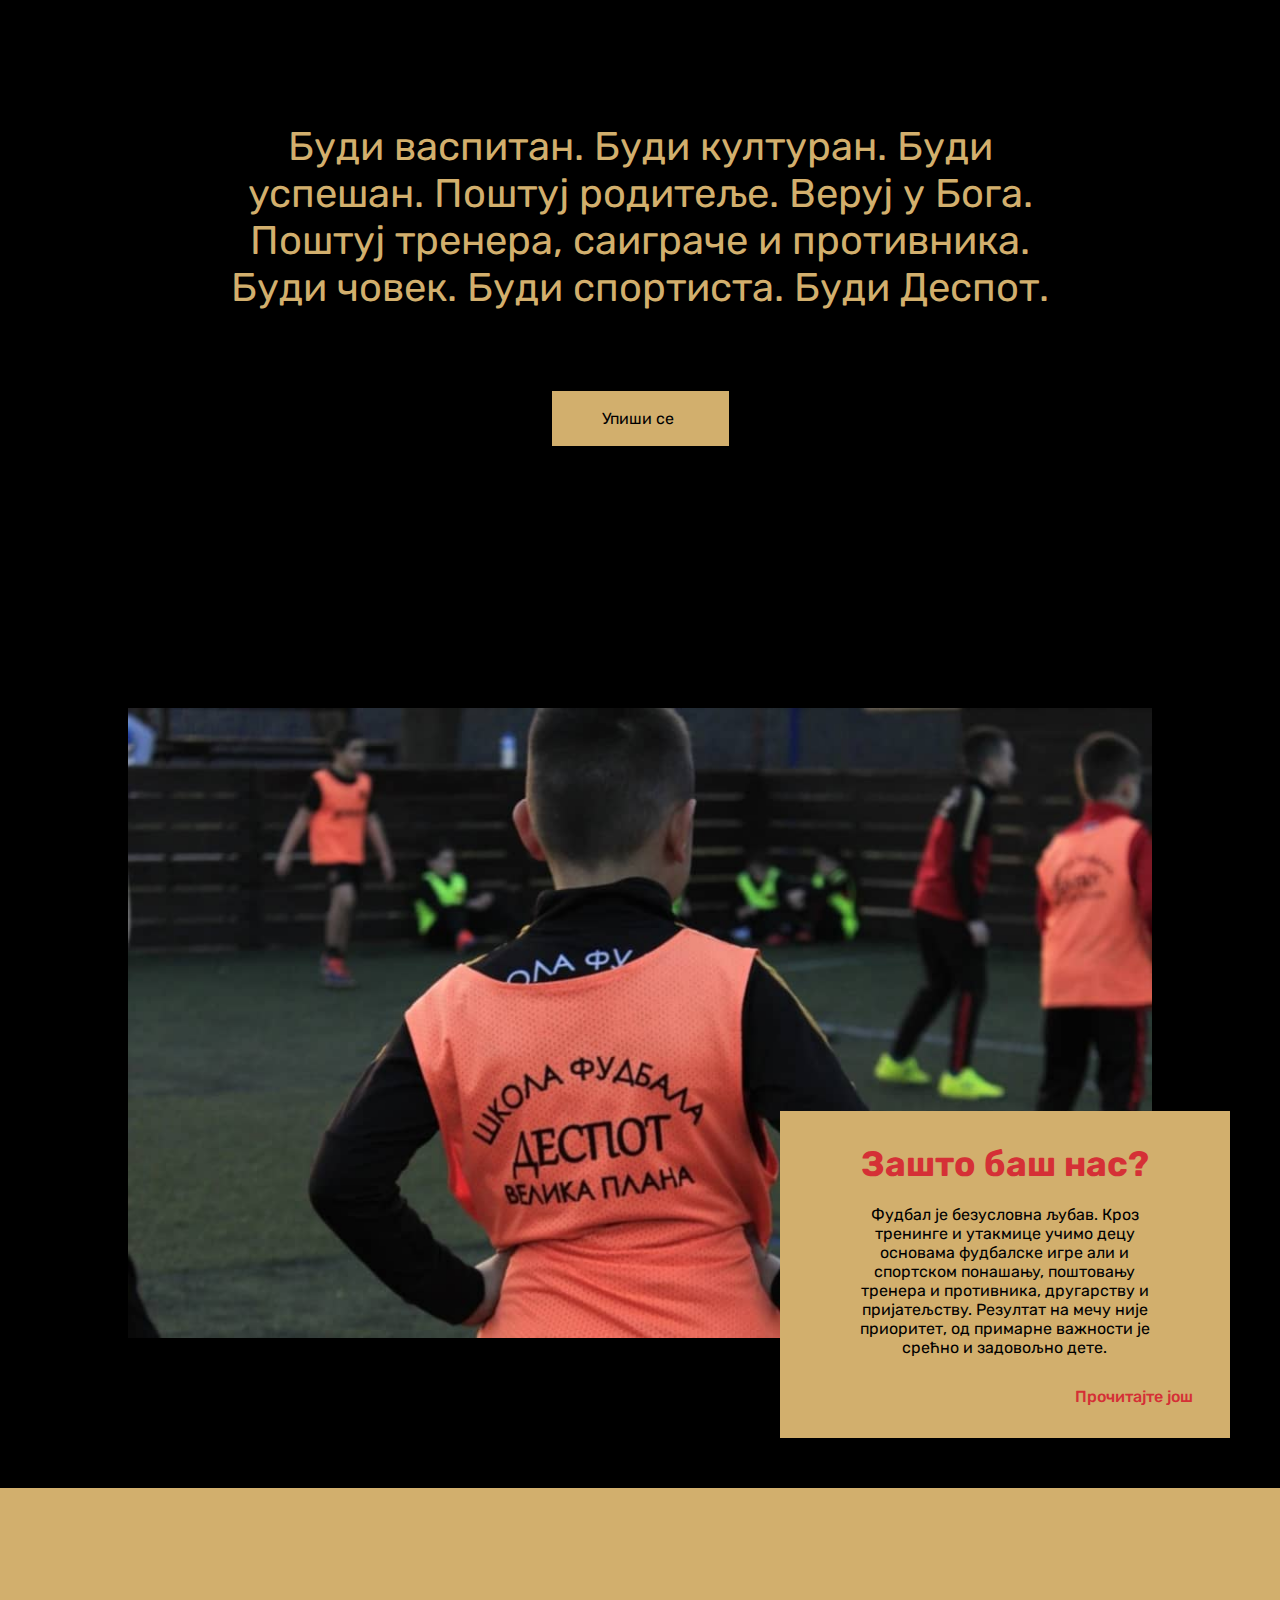
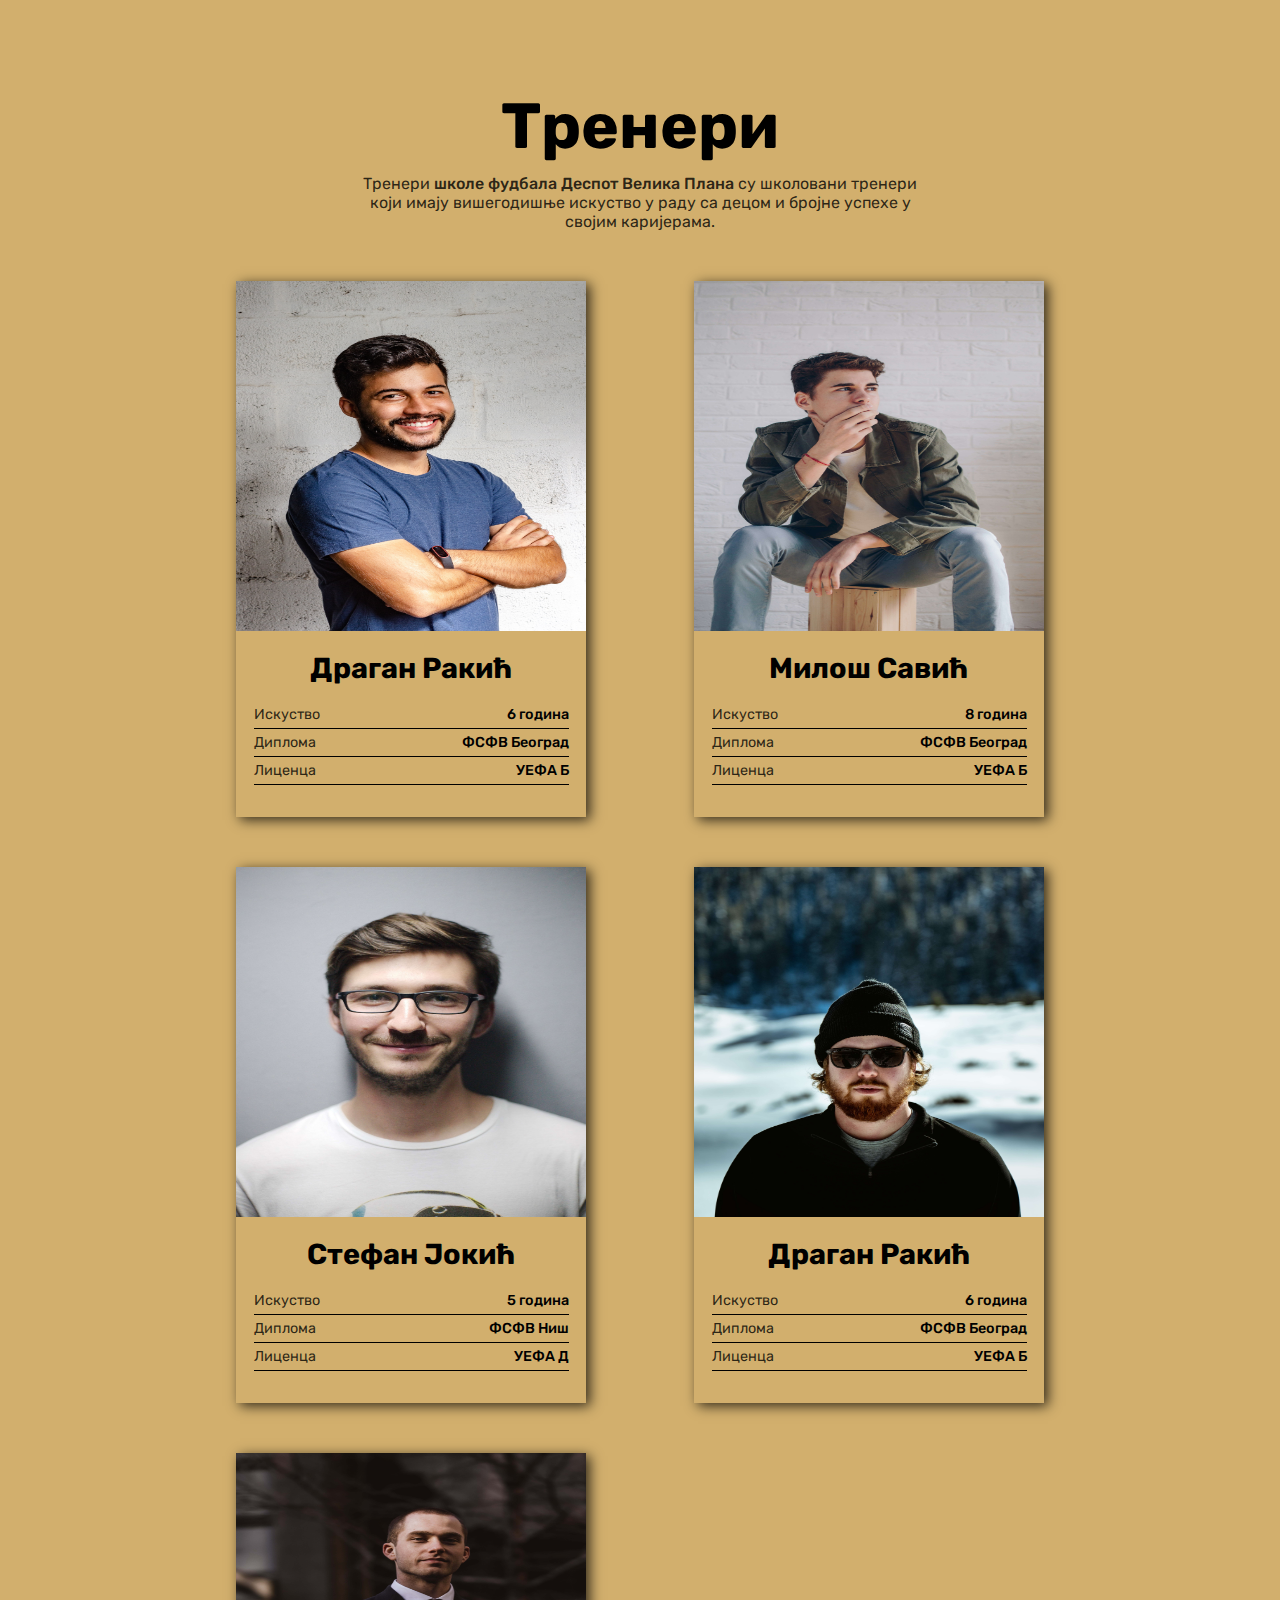
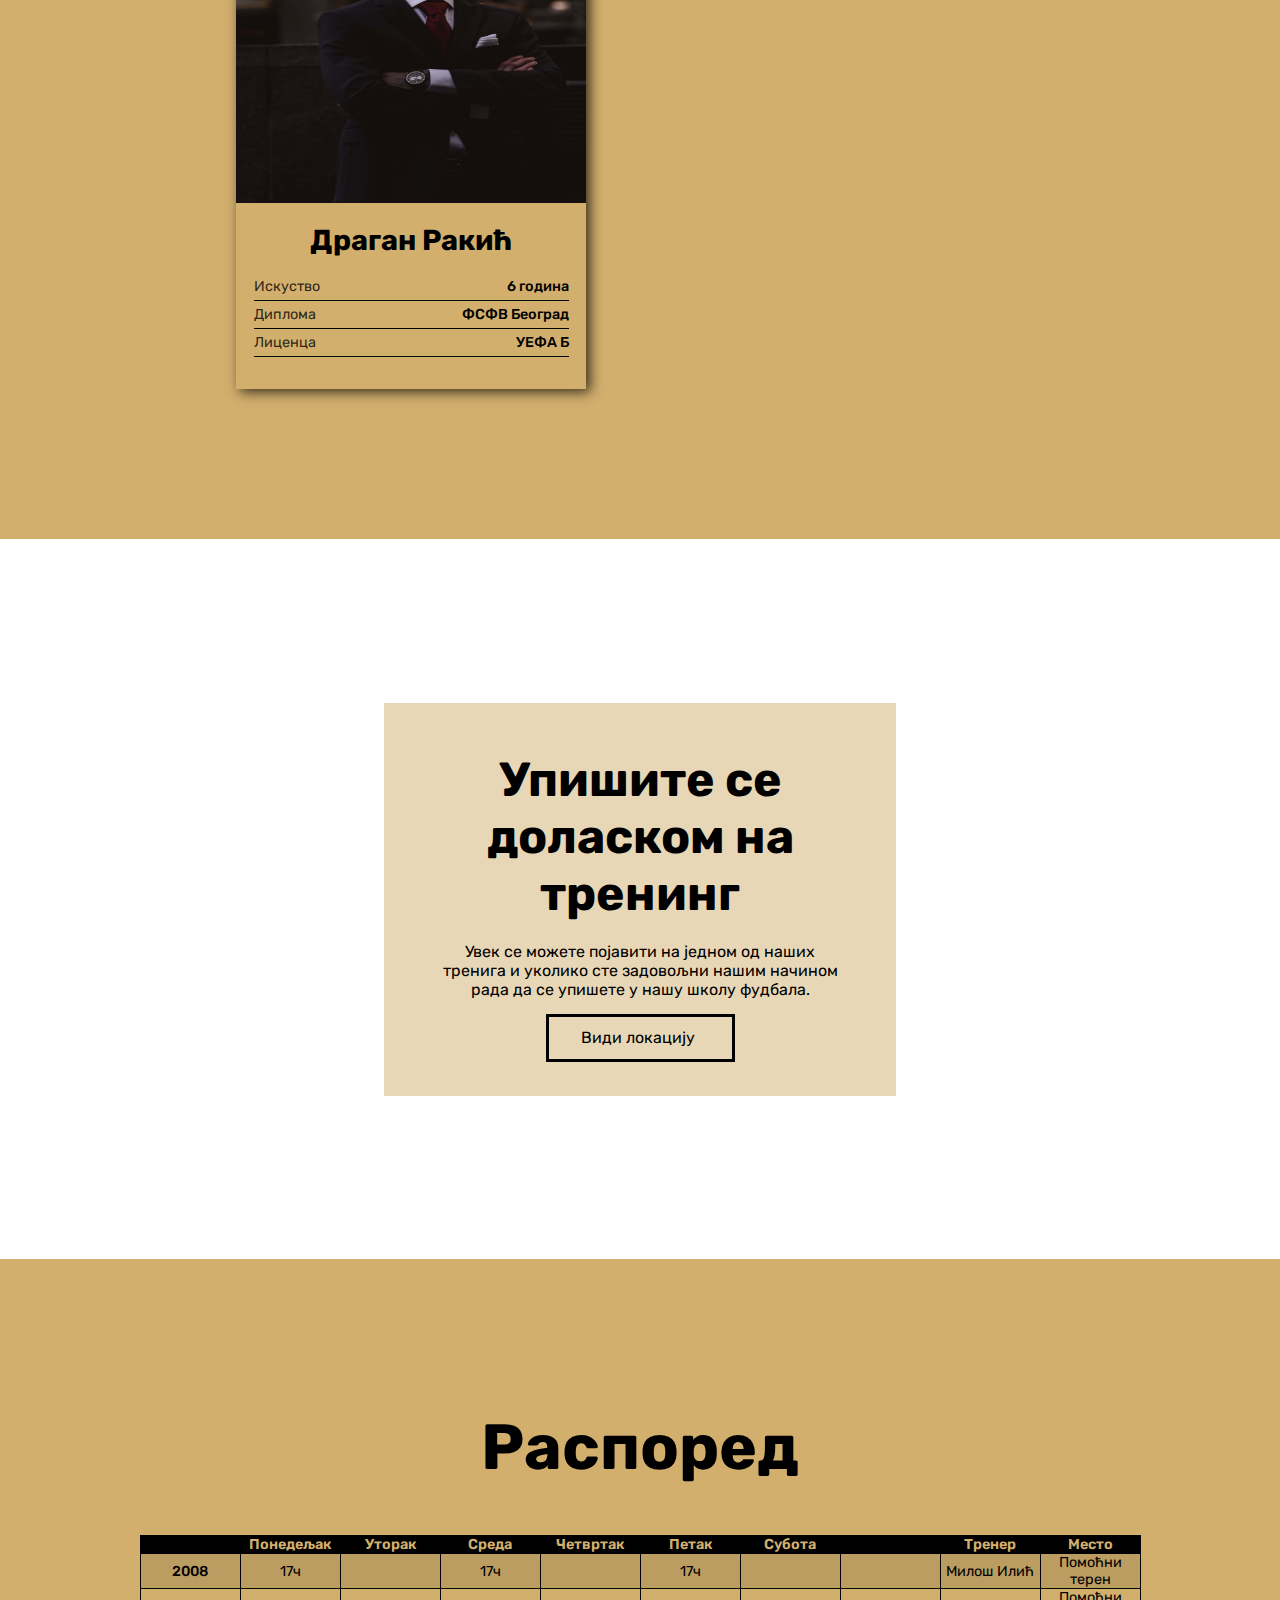
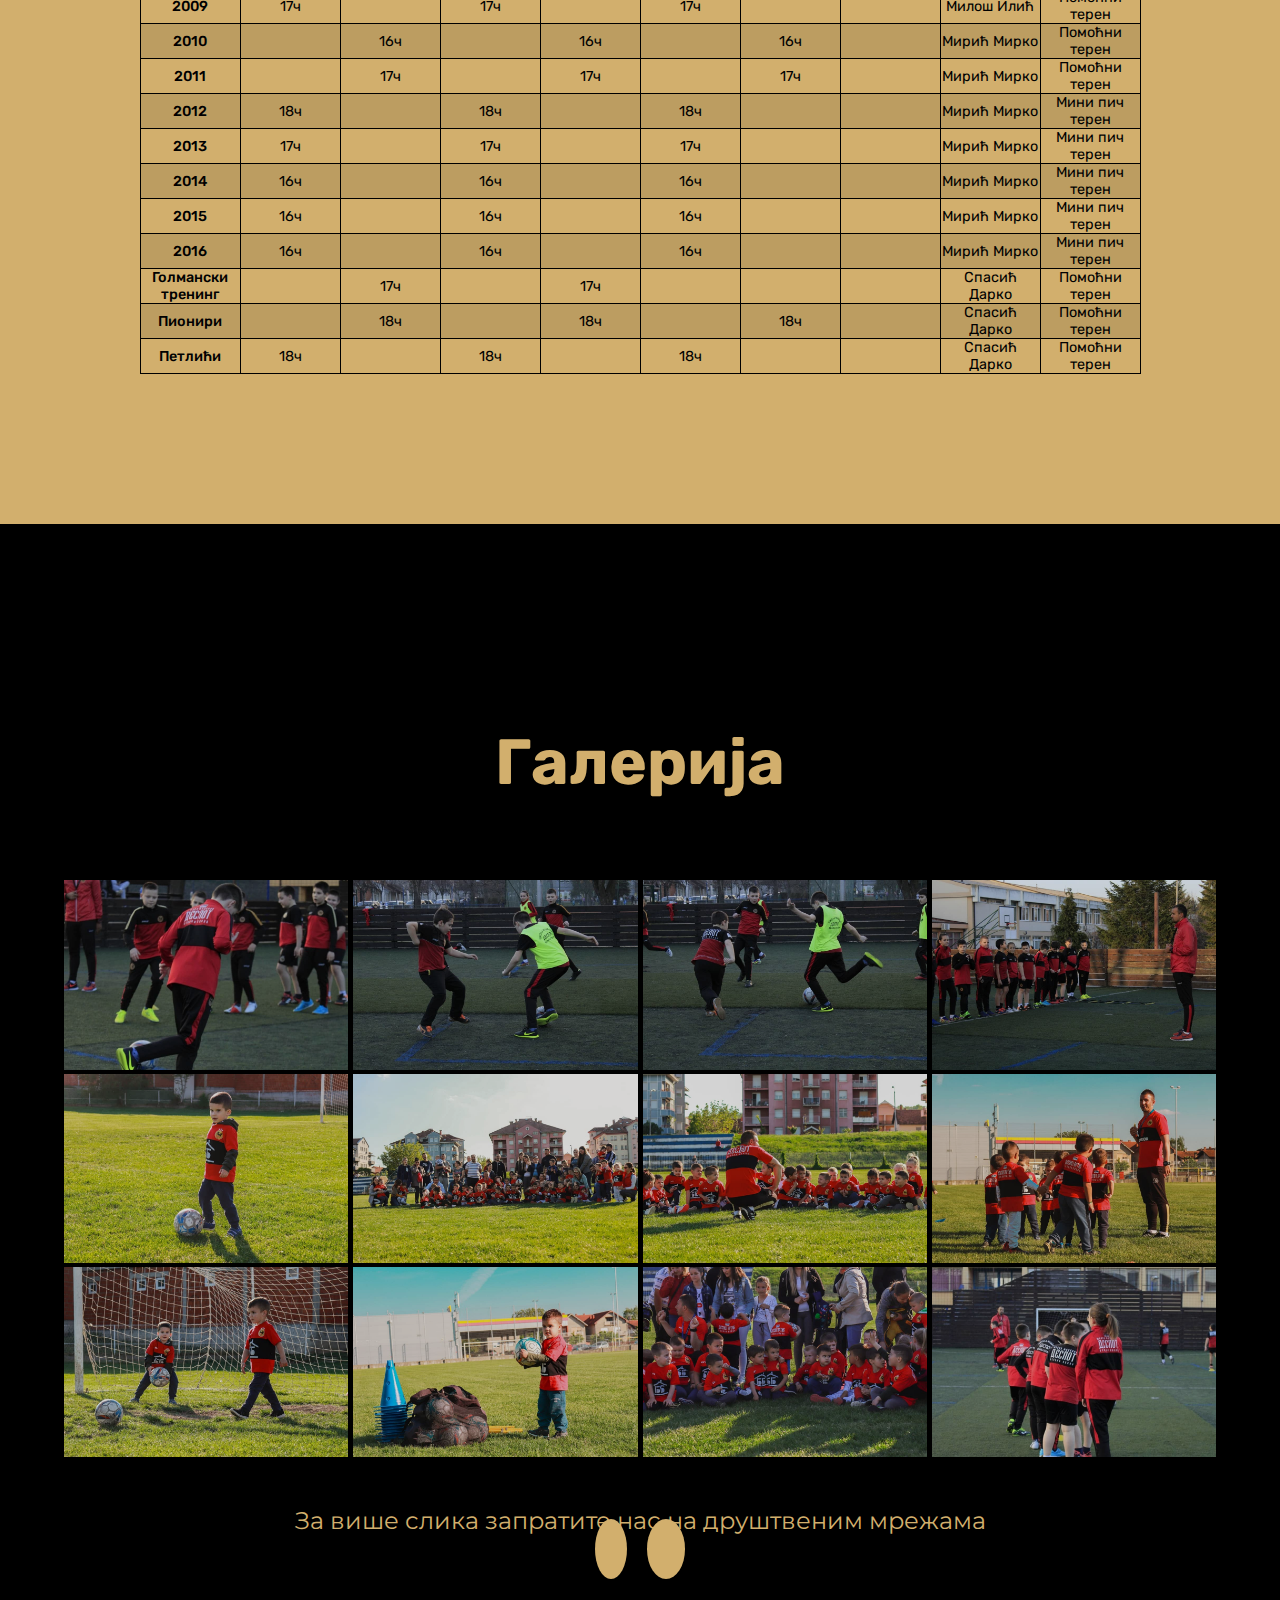
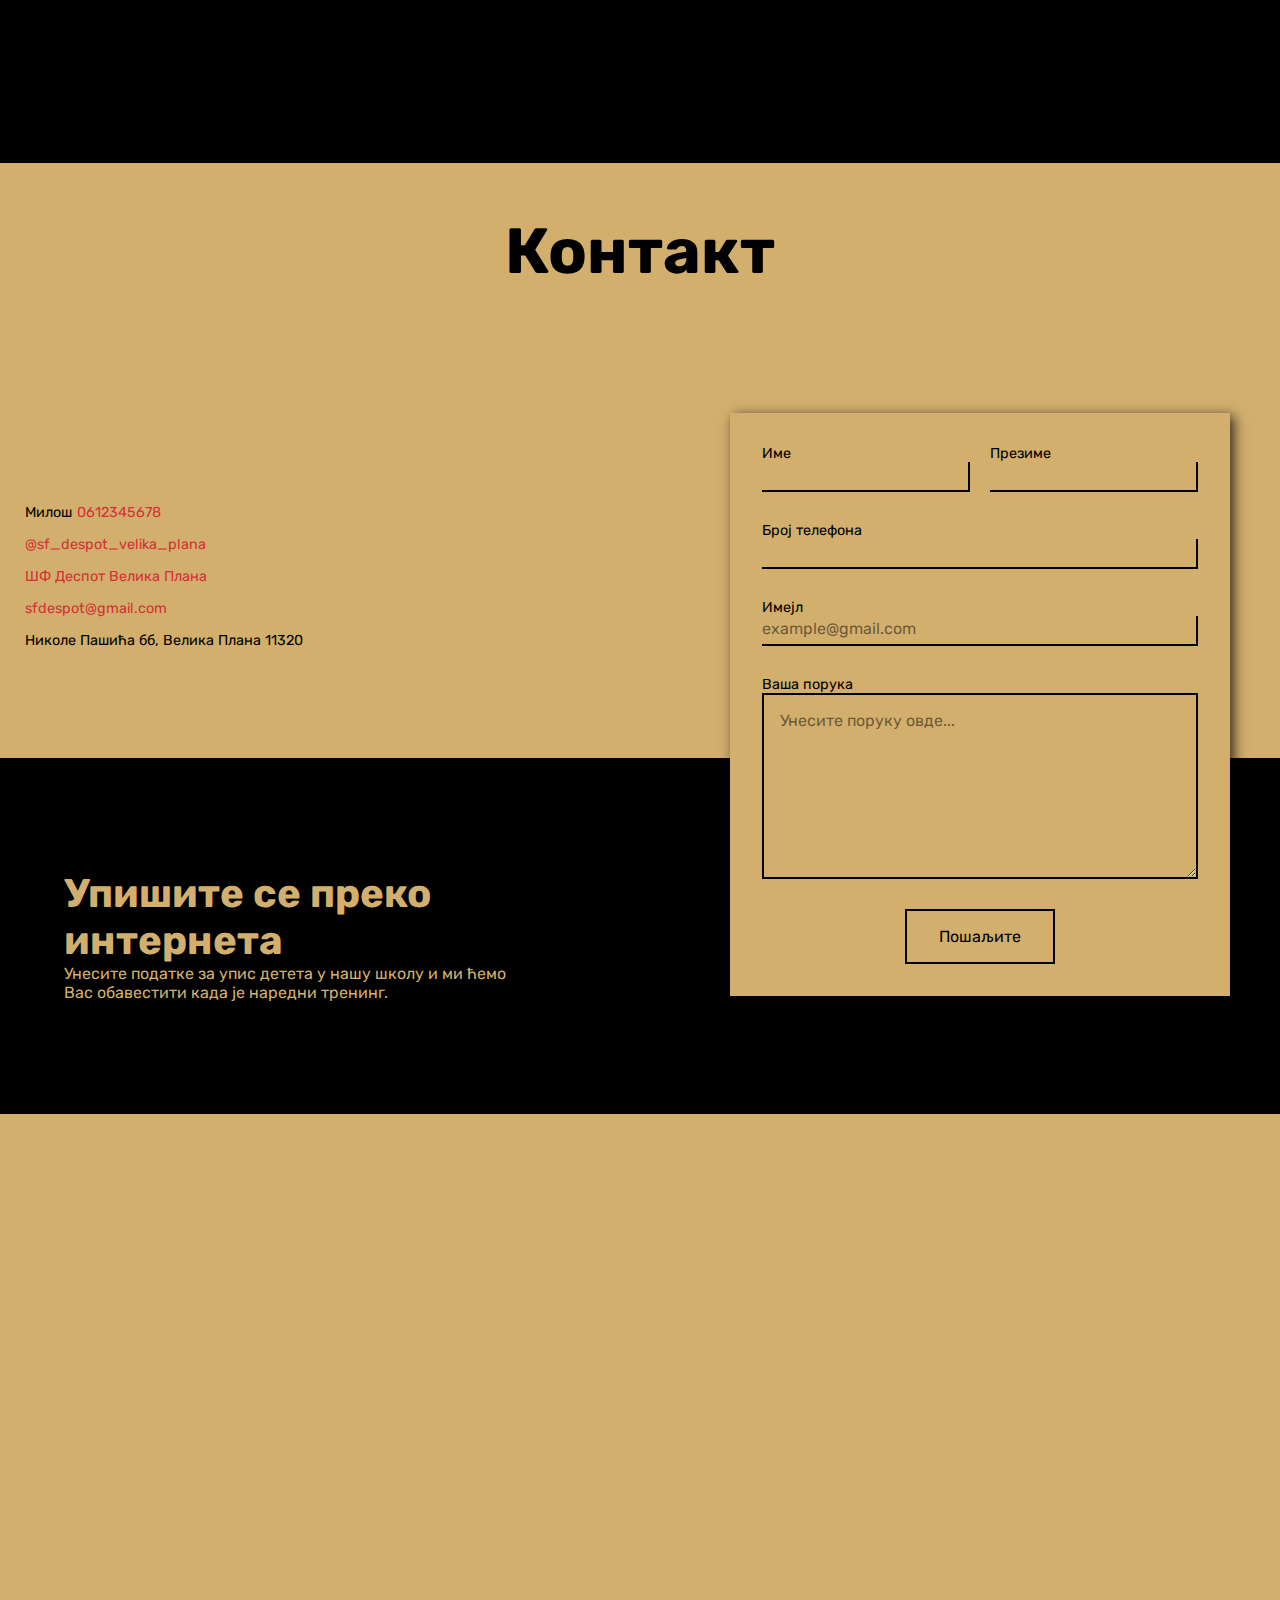
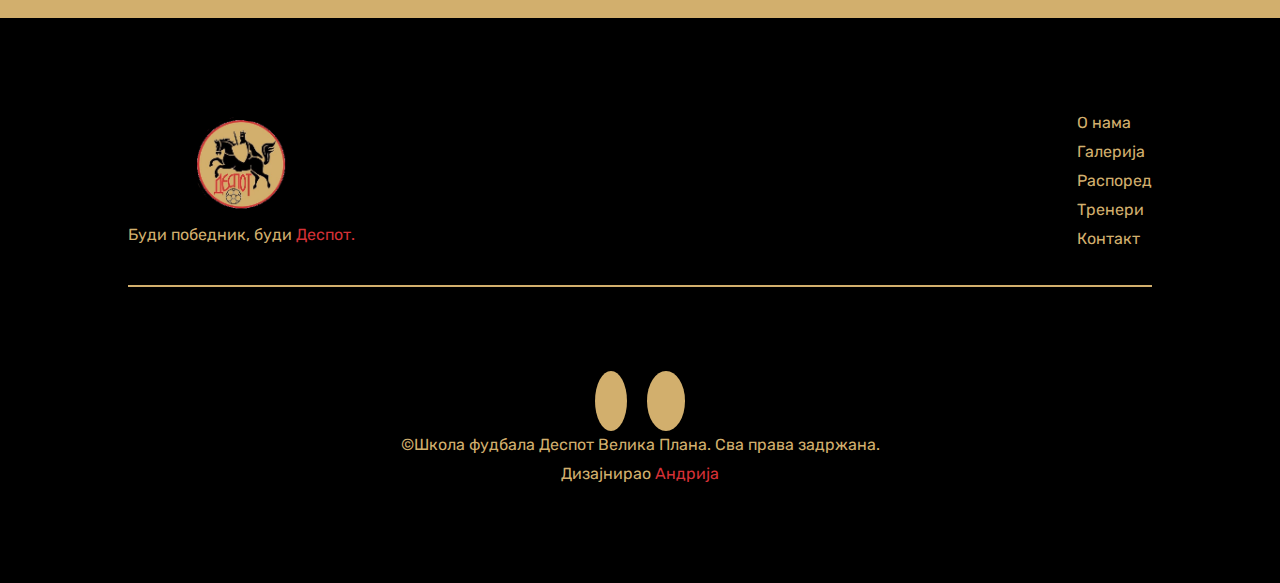
==== commit 31c9cc21: "changes on about" ====
--- a/index.html
+++ b/index.html
@@ -20,7 +20,7 @@
         <div class="header-image"></div>
         <nav>
             <div class="nav-logo">
-                <a href="#"><img src="./assets/Screenshot_2.png" alt=""></a>
+                <a href="index.html"><img src="./assets/Screenshot_2.png" alt=""></a>
 <!--                 <div class="nav-logo-text">
                     <h3>ДЕСПОТ</h3>
                 <h4>Школа фудбала</h4>
@@ -28,8 +28,8 @@
             </div>
 
             <ul class="nav-links">
-                <li><a class="active" href="#">Почетна</a></li>
-                <li><a href="#second">О нама</a></li>
+                <li><a class="active" href="index.html">Почетна</a></li>
+                <li><a href="about.html">О нама</a></li>
                 <li><a href="#sixth">Галерија</a></li>
                 <li><a href="#fifth">Распоред</a></li>
                 <li><a href="#fourth">Тренери</a></li>
@@ -111,7 +111,7 @@
                 <h1>Зашто баш нас?</h1>
                 <p>Фудбал је безусловна љубав. Кроз тренинге и утакмице учимо децу основама фудбалске игре али и спортском понашању, поштовању тренера и противника, другарству и пријатељству. Резултат на мечу није приоритет, од примарне важности је срећно и задовољно дете.</p>
                 <div class="button">
-                    <a class="read-more" href="#">Прочитајте још<i class="fas fa-chevron-right"></i></a>
+                    <a class="read-more" href="about.html">Прочитајте још<i class="fas fa-chevron-right"></i></a>
                 </div>
             </div>
         </section>
--- a/styles/styles.css
+++ b/styles/styles.css
@@ -1799,6 +1799,801 @@
   color: #d53036;
 }
 
+nav {
+  display: -webkit-box;
+  display: -ms-flexbox;
+  display: flex;
+  width: 100vw;
+  margin: 0 auto;
+  -ms-flex-pack: distribute;
+      justify-content: space-around;
+  height: 11vh;
+  background: black;
+  -webkit-box-align: center;
+      -ms-flex-align: center;
+          align-items: center;
+  position: relative;
+  z-index: 5;
+}
+
+nav .nav-logo {
+  display: -webkit-box;
+  display: -ms-flexbox;
+  display: flex;
+  -webkit-box-align: center;
+      -ms-flex-align: center;
+          align-items: center;
+}
+
+nav .nav-logo img {
+  width: 70px;
+  height: 70px;
+}
+
+nav .nav-logo .nav-logo-text h3 {
+  color: #d53036;
+  font-weight: 700;
+}
+
+nav .nav-logo .nav-logo-text h4 {
+  color: #d2af6d;
+  font-weight: 600;
+  font-size: .85rem;
+}
+
+nav .burger {
+  display: none;
+  -webkit-transition: all 500ms ease;
+  transition: all 500ms ease;
+}
+
+@media screen and (max-width: 970px) {
+  nav .burger {
+    display: block;
+    cursor: pointer;
+  }
+  nav .burger div {
+    background: #d2af6d;
+    height: 3px;
+    width: 30px;
+    margin: 5px;
+    -webkit-transition: all 500ms ease;
+    transition: all 500ms ease;
+  }
+}
+
+.nav-links {
+  display: -webkit-box;
+  display: -ms-flexbox;
+  display: flex;
+  list-style: none;
+  -webkit-box-pack: justify;
+      -ms-flex-pack: justify;
+          justify-content: space-between;
+}
+
+@media screen and (max-width: 970px) {
+  .nav-links {
+    position: absolute;
+    width: 100vw;
+    height: 89vh;
+    text-align: center;
+    -webkit-box-align: center;
+        -ms-flex-align: center;
+            align-items: center;
+    -webkit-box-pack: center;
+        -ms-flex-pack: center;
+            justify-content: center;
+    -webkit-box-orient: vertical;
+    -webkit-box-direction: normal;
+        -ms-flex-direction: column;
+            flex-direction: column;
+    top: 11vh;
+    right: 0;
+    background: #000000;
+    -webkit-transform: translateX(100%);
+            transform: translateX(100%);
+    -webkit-transition: all 500ms ease;
+    transition: all 500ms ease;
+    z-index: 5;
+  }
+}
+
+.nav-links li {
+  margin: 0 20px;
+}
+
+@media screen and (max-width: 970px) {
+  .nav-links li {
+    margin: 10px 0;
+  }
+}
+
+.nav-links li a {
+  text-decoration: none;
+  font-size: .9rem;
+  font-weight: 400;
+  color: #d2af6d;
+  -webkit-transition: all 300ms ease;
+  transition: all 300ms ease;
+}
+
+.nav-links li a:hover {
+  color: #d53036;
+  -webkit-transition: all 300ms ease;
+  transition: all 300ms ease;
+}
+
+@media screen and (max-width: 970px) {
+  .nav-links li a {
+    font-size: 1.3rem;
+    font-weight: 600;
+  }
+}
+
+.nav-links li .active {
+  color: #d53036;
+}
+
+.nav-links li .contact-tag {
+  background: transparent;
+  color: #d2af6d;
+  padding: .7rem 2rem;
+  border: 3px solid #d2af6d;
+  -webkit-transition: all 300ms ease;
+  transition: all 300ms ease;
+}
+
+.nav-links li .contact-tag:hover {
+  background: #d2af6d;
+  color: black;
+  -webkit-transition: all 300ms ease;
+  transition: all 300ms ease;
+}
+
+.aktivan {
+  -webkit-transition: all 500ms ease;
+  transition: all 500ms ease;
+  -webkit-transform: translateX(0);
+          transform: translateX(0);
+}
+
+.toggle .line1 {
+  -webkit-transform: rotate(45deg) translate(5px, 6px);
+          transform: rotate(45deg) translate(5px, 6px);
+}
+
+.toggle .line2 {
+  opacity: 0;
+}
+
+.toggle .line3 {
+  -webkit-transform: rotate(-45deg) translate(5px, -6px);
+          transform: rotate(-45deg) translate(5px, -6px);
+}
+
+header {
+  width: 100vw;
+  height: 70vh;
+  background: #000000;
+  position: relative;
+}
+
+header .about-image {
+  background: url("../dsada.png") no-repeat center;
+  background-size: cover;
+  width: 50vw;
+  height: 70vh;
+  position: absolute;
+  bottom: 0;
+}
+
+@media screen and (max-width: 768px) {
+  header .about-image {
+    width: 40vw;
+    height: 60vh;
+  }
+}
+
+header .text-container {
+  position: absolute;
+  right: 10%;
+  top: 10%;
+  width: 50%;
+}
+
+@media screen and (max-width: 970px) {
+  header .text-container {
+    top: 0%;
+    width: 40%;
+  }
+}
+
+@media screen and (max-width: 768px) {
+  header .text-container {
+    width: 50%;
+  }
+}
+
+@media screen and (max-width: 600px) {
+  header .text-container {
+    right: 2%;
+  }
+}
+
+header .text-container h1 {
+  color: #d53036;
+  font-size: 5rem;
+}
+
+@media screen and (max-width: 970px) {
+  header .text-container h1 {
+    font-size: 3.5rem;
+  }
+}
+
+@media screen and (max-width: 600px) {
+  header .text-container h1 {
+    font-size: 2rem;
+  }
+}
+
+header .text-container p {
+  color: #d2af6d;
+  margin-top: 20px;
+}
+
+@media screen and (max-width: 970px) {
+  header .text-container p {
+    font-size: .9rem;
+  }
+}
+
+@media screen and (max-width: 768px) {
+  header .text-container p {
+    font-size: .8rem;
+  }
+}
+
+@media screen and (max-width: 600px) {
+  header .text-container p {
+    font-size: .65rem;
+  }
+}
+
+@media screen and (max-width: 321px) {
+  header .text-container p {
+    font-size: .6rem;
+  }
+}
+
+.about-main {
+  background: rgba(210, 175, 109, 0.8);
+  width: 100vw;
+  min-height: 100vh;
+}
+
+.about-main #story {
+  background: #d2af6d;
+  padding: 2rem;
+  width: 80vw;
+  margin: 0 auto;
+  -webkit-transform: translateY(-50px);
+          transform: translateY(-50px);
+  text-align: right;
+  display: -webkit-box;
+  display: -ms-flexbox;
+  display: flex;
+  position: relative;
+}
+
+@media screen and (max-width: 1280px) {
+  .about-main #story {
+    width: 90vw;
+  }
+}
+
+@media screen and (max-width: 768px) {
+  .about-main #story {
+    padding-bottom: 300px;
+  }
+}
+
+.about-main #story h4 {
+  margin-top: 100px;
+  color: rgba(0, 0, 0, 0.8);
+  font-size: .9rem;
+}
+
+@media screen and (max-width: 768px) {
+  .about-main #story h4 {
+    margin-top: 20px;
+  }
+}
+
+.about-main #story .paragraph-container {
+  display: -webkit-box;
+  display: -ms-flexbox;
+  display: flex;
+  margin-top: 20px;
+}
+
+@media screen and (max-width: 970px) {
+  .about-main #story .paragraph-container {
+    -webkit-box-orient: vertical;
+    -webkit-box-direction: normal;
+        -ms-flex-direction: column;
+            flex-direction: column;
+  }
+}
+
+@media screen and (max-width: 768px) {
+  .about-main #story .paragraph-container {
+    -webkit-box-orient: horizontal;
+    -webkit-box-direction: normal;
+        -ms-flex-direction: row;
+            flex-direction: row;
+  }
+}
+
+@media screen and (max-width: 600px) {
+  .about-main #story .paragraph-container {
+    -webkit-box-orient: vertical;
+    -webkit-box-direction: normal;
+        -ms-flex-direction: column;
+            flex-direction: column;
+  }
+}
+
+.about-main #story .paragraph-container p {
+  margin: 0 10px;
+  font-size: .9rem;
+  color: rgba(0, 0, 0, 0.8);
+}
+
+@media screen and (max-width: 970px) {
+  .about-main #story .paragraph-container p {
+    margin-bottom: 20px;
+    font-size: .8rem;
+  }
+}
+
+@media screen and (max-width: 768px) {
+  .about-main #story .paragraph-container p {
+    margin: 20px 5px;
+  }
+}
+
+.about-main #story img {
+  margin-left: 0px;
+  margin-top: 100px;
+  width: 500px;
+  -webkit-transform: translateX(50px);
+          transform: translateX(50px);
+}
+
+@media screen and (max-width: 1280px) {
+  .about-main #story img {
+    width: 400px;
+    height: 350px;
+  }
+}
+
+@media screen and (max-width: 970px) {
+  .about-main #story img {
+    margin-top: 200px;
+    width: 300px;
+    height: 200px;
+  }
+}
+
+@media screen and (max-width: 768px) {
+  .about-main #story img {
+    position: absolute;
+    margin-left: auto;
+    margin-right: auto;
+    left: 0;
+    right: 0;
+    bottom: 50px;
+    width: 350px;
+    height: 250px;
+    -webkit-transform: translate(0, 20px);
+            transform: translate(0, 20px);
+  }
+}
+
+@media screen and (max-width: 600px) {
+  .about-main #story img {
+    width: 300px;
+    height: 200px;
+  }
+}
+
+@media screen and (max-width: 321px) {
+  .about-main #story img {
+    width: 250px;
+    height: 180px;
+  }
+}
+
+.about-main #why-us {
+  padding-top: 100px;
+  padding-bottom: 100px;
+}
+
+.about-main #why-us h4 {
+  text-align: center;
+  color: rgba(0, 0, 0, 0.8);
+  font-size: .9rem;
+}
+
+.about-main #why-us h3 {
+  text-align: center;
+}
+
+.about-main #why-us h2 {
+  text-align: center;
+  padding-bottom: 50px;
+}
+
+.about-main #why-us .container {
+  display: -webkit-box;
+  display: -ms-flexbox;
+  display: flex;
+  width: 90vw;
+  margin: 0  8vw 0 2vw;
+}
+
+@media screen and (max-width: 970px) {
+  .about-main #why-us .container {
+    -webkit-box-orient: vertical;
+    -webkit-box-direction: normal;
+        -ms-flex-direction: column;
+            flex-direction: column;
+  }
+}
+
+.about-main #why-us .images-container {
+  width: 800px;
+  display: -ms-grid;
+  display: grid;
+  -ms-grid-columns: 1fr 1fr;
+      grid-template-columns: 1fr 1fr;
+  grid-gap: 10px;
+  -webkit-box-pack: center;
+      -ms-flex-pack: center;
+          justify-content: center;
+  -webkit-box-align: center;
+      -ms-flex-align: center;
+          align-items: center;
+  margin-right: 50px;
+  position: relative;
+}
+
+@media screen and (max-width: 970px) {
+  .about-main #why-us .images-container {
+    width: 100%;
+    margin: 0 auto;
+  }
+}
+
+.about-main #why-us .images-container img {
+  width: 300px;
+  box-shadow: 2px 3px 10px 0px rgba(0, 0, 0, 0.75);
+  -webkit-box-shadow: 2px 3px 10px 0px rgba(0, 0, 0, 0.75);
+  -moz-box-shadow: 2px 3px 10px 0px rgba(0, 0, 0, 0.75);
+  margin: 0 auto;
+}
+
+@media screen and (max-width: 1280px) {
+  .about-main #why-us .images-container img {
+    width: 200px;
+  }
+}
+
+@media screen and (max-width: 970px) {
+  .about-main #why-us .images-container img {
+    width: 300px;
+  }
+}
+
+@media screen and (max-width: 600px) {
+  .about-main #why-us .images-container img {
+    width: 200px;
+  }
+}
+
+@media screen and (max-width: 321px) {
+  .about-main #why-us .images-container img {
+    width: 150px;
+  }
+}
+
+.about-main #why-us .images-container .absolute {
+  position: absolute;
+  margin-left: auto;
+  margin-right: auto;
+  left: 0;
+  right: 0;
+  text-align: center;
+}
+
+@media screen and (max-width: 970px) {
+  .about-main #why-us .text-container {
+    width: 60vw;
+    margin: 40px auto;
+  }
+}
+
+@media screen and (max-width: 600px) {
+  .about-main #why-us .text-container {
+    width: 80vw;
+  }
+}
+
+.about-main #why-us .text-container p {
+  margin: 5px 0;
+  font-size: .9rem;
+}
+
+@media screen and (max-width: 970px) {
+  .about-main #why-us .text-container p {
+    font-size: .8rem;
+  }
+}
+
+.about-main #why-us .text-container p span {
+  color: #d53036;
+  font-weight: 600;
+}
+
+.about-main #accomplished {
+  padding-top: 100px;
+  padding-bottom: 800px;
+  width: 80vw;
+  margin: 0 auto;
+  position: relative;
+}
+
+@media screen and (max-width: 1280px) {
+  .about-main #accomplished {
+    width: 90vw;
+  }
+}
+
+@media screen and (max-width: 600px) {
+  .about-main #accomplished {
+    padding-bottom: 400px;
+  }
+}
+
+.about-main #accomplished h4 {
+  text-align: left;
+  color: rgba(0, 0, 0, 0.8);
+  font-size: .9rem;
+}
+
+.about-main #accomplished h3 {
+  text-align: left;
+}
+
+.about-main #accomplished h2 {
+  text-align: left;
+  padding-bottom: 50px;
+}
+
+.about-main #accomplished .text-container {
+  width: 45%;
+}
+
+@media screen and (max-width: 1280px) {
+  .about-main #accomplished .text-container {
+    font-size: .9rem;
+  }
+}
+
+@media screen and (max-width: 970px) {
+  .about-main #accomplished .text-container {
+    font-size: .8rem;
+  }
+}
+
+@media screen and (max-width: 600px) {
+  .about-main #accomplished .text-container {
+    width: 100%;
+    font-size: .7rem;
+    padding-bottom: 150px;
+  }
+}
+
+.about-main #accomplished .text-containerr {
+  width: 45%;
+  margin: 100px 0 0 auto;
+}
+
+@media screen and (max-width: 1280px) {
+  .about-main #accomplished .text-containerr {
+    font-size: .9rem;
+  }
+}
+
+@media screen and (max-width: 970px) {
+  .about-main #accomplished .text-containerr {
+    font-size: .8rem;
+  }
+}
+
+@media screen and (max-width: 600px) {
+  .about-main #accomplished .text-containerr {
+    font-size: .7rem;
+    width: 100%;
+    padding-bottom: 150px;
+  }
+}
+
+.about-main #accomplished .images-container img:nth-child(1) {
+  -webkit-transform: rotate(10deg);
+          transform: rotate(10deg);
+  width: 500px;
+  position: absolute;
+  right: 50px;
+  top: 150px;
+}
+
+@media screen and (max-width: 1280px) {
+  .about-main #accomplished .images-container img:nth-child(1) {
+    right: -10px;
+    width: 400px;
+  }
+}
+
+@media screen and (max-width: 970px) {
+  .about-main #accomplished .images-container img:nth-child(1) {
+    top: 250px;
+    width: 300px;
+  }
+}
+
+@media screen and (max-width: 600px) {
+  .about-main #accomplished .images-container img:nth-child(1) {
+    top: 450px;
+    width: 280px;
+    margin-left: auto;
+    margin-right: auto;
+    left: 0;
+    right: 0;
+    text-align: center;
+  }
+}
+
+@media screen and (max-width: 321px) {
+  .about-main #accomplished .images-container img:nth-child(1) {
+    top: 520px;
+    width: 250px;
+  }
+}
+
+.about-main #accomplished .images-container img:nth-child(2) {
+  -webkit-transform: rotate(-10deg);
+          transform: rotate(-10deg);
+  width: 400px;
+  position: absolute;
+  left: -20px;
+  top: 550px;
+}
+
+@media screen and (max-width: 1280px) {
+  .about-main #accomplished .images-container img:nth-child(2) {
+    width: 350px;
+  }
+}
+
+@media screen and (max-width: 970px) {
+  .about-main #accomplished .images-container img:nth-child(2) {
+    width: 300px;
+  }
+}
+
+@media screen and (max-width: 600px) {
+  .about-main #accomplished .images-container img:nth-child(2) {
+    top: 850px;
+    width: 300px;
+    margin-left: auto;
+    margin-right: auto;
+    left: 0;
+    right: 0;
+    text-align: center;
+  }
+}
+
+@media screen and (max-width: 321px) {
+  .about-main #accomplished .images-container img:nth-child(2) {
+    width: 250px;
+    top: 950px;
+  }
+}
+
+.about-main #accomplished .images-container img:nth-child(3) {
+  -webkit-transform: rotate(-10deg);
+          transform: rotate(-10deg);
+  width: 33%;
+  position: absolute;
+  left: -1%;
+  top: 950px;
+}
+
+@media screen and (max-width: 768px) {
+  .about-main #accomplished .images-container img:nth-child(3) {
+    top: 1050px;
+  }
+}
+
+@media screen and (max-width: 600px) {
+  .about-main #accomplished .images-container img:nth-child(3) {
+    top: 1150px;
+  }
+}
+
+@media screen and (max-width: 321px) {
+  .about-main #accomplished .images-container img:nth-child(3) {
+    top: 1200px;
+  }
+}
+
+.about-main #accomplished .images-container img:nth-child(4) {
+  -webkit-transform: rotate(5deg);
+          transform: rotate(5deg);
+  width: 33%;
+  position: absolute;
+  left: 33%;
+  top: 950px;
+}
+
+@media screen and (max-width: 768px) {
+  .about-main #accomplished .images-container img:nth-child(4) {
+    top: 1050px;
+  }
+}
+
+@media screen and (max-width: 600px) {
+  .about-main #accomplished .images-container img:nth-child(4) {
+    top: 1150px;
+  }
+}
+
+@media screen and (max-width: 321px) {
+  .about-main #accomplished .images-container img:nth-child(4) {
+    top: 1200px;
+  }
+}
+
+.about-main #accomplished .images-container img:nth-child(5) {
+  -webkit-transform: rotate(-5deg);
+          transform: rotate(-5deg);
+  width: 33%;
+  position: absolute;
+  left: 66%;
+  top: 950px;
+}
+
+@media screen and (max-width: 768px) {
+  .about-main #accomplished .images-container img:nth-child(5) {
+    top: 1050px;
+  }
+}
+
+@media screen and (max-width: 600px) {
+  .about-main #accomplished .images-container img:nth-child(5) {
+    top: 1150px;
+  }
+}
+
+@media screen and (max-width: 321px) {
+  .about-main #accomplished .images-container img:nth-child(5) {
+    top: 1200px;
+  }
+}
+
 * {
   margin: 0;
   padding: 0;
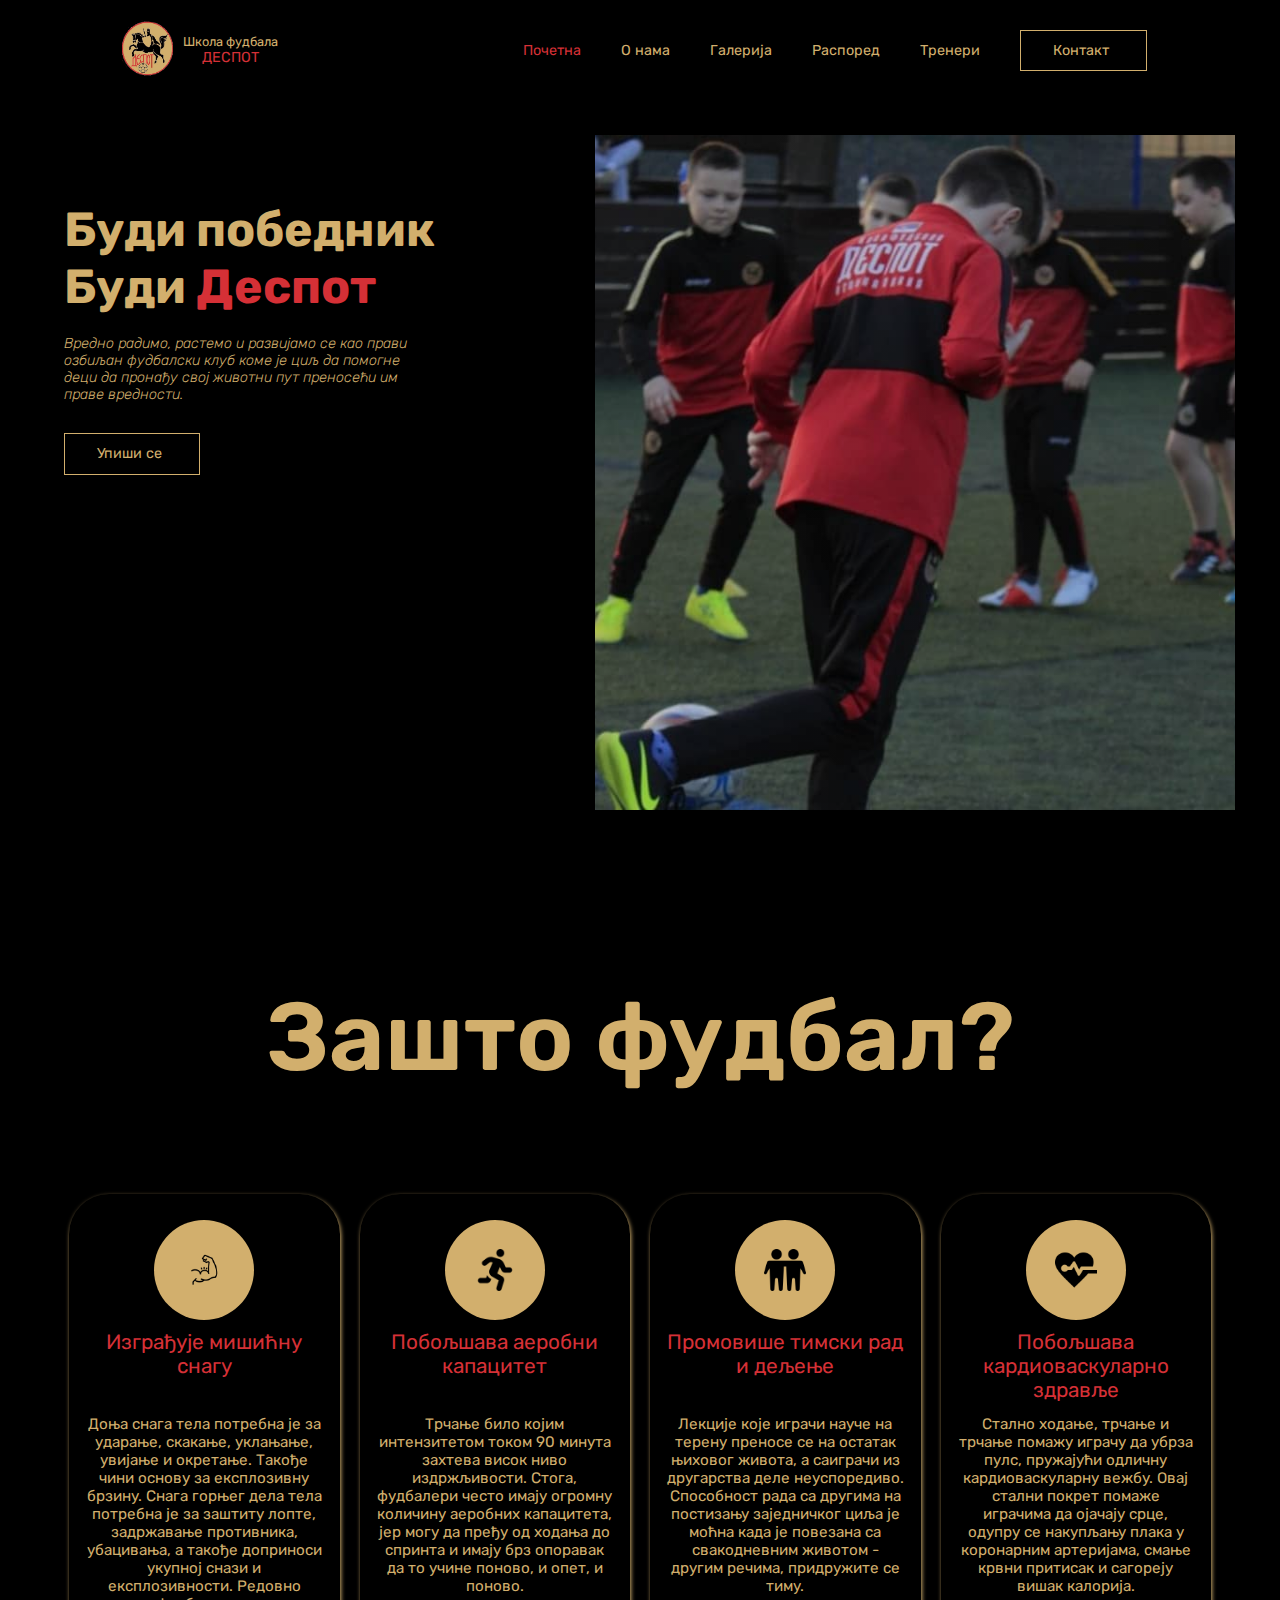
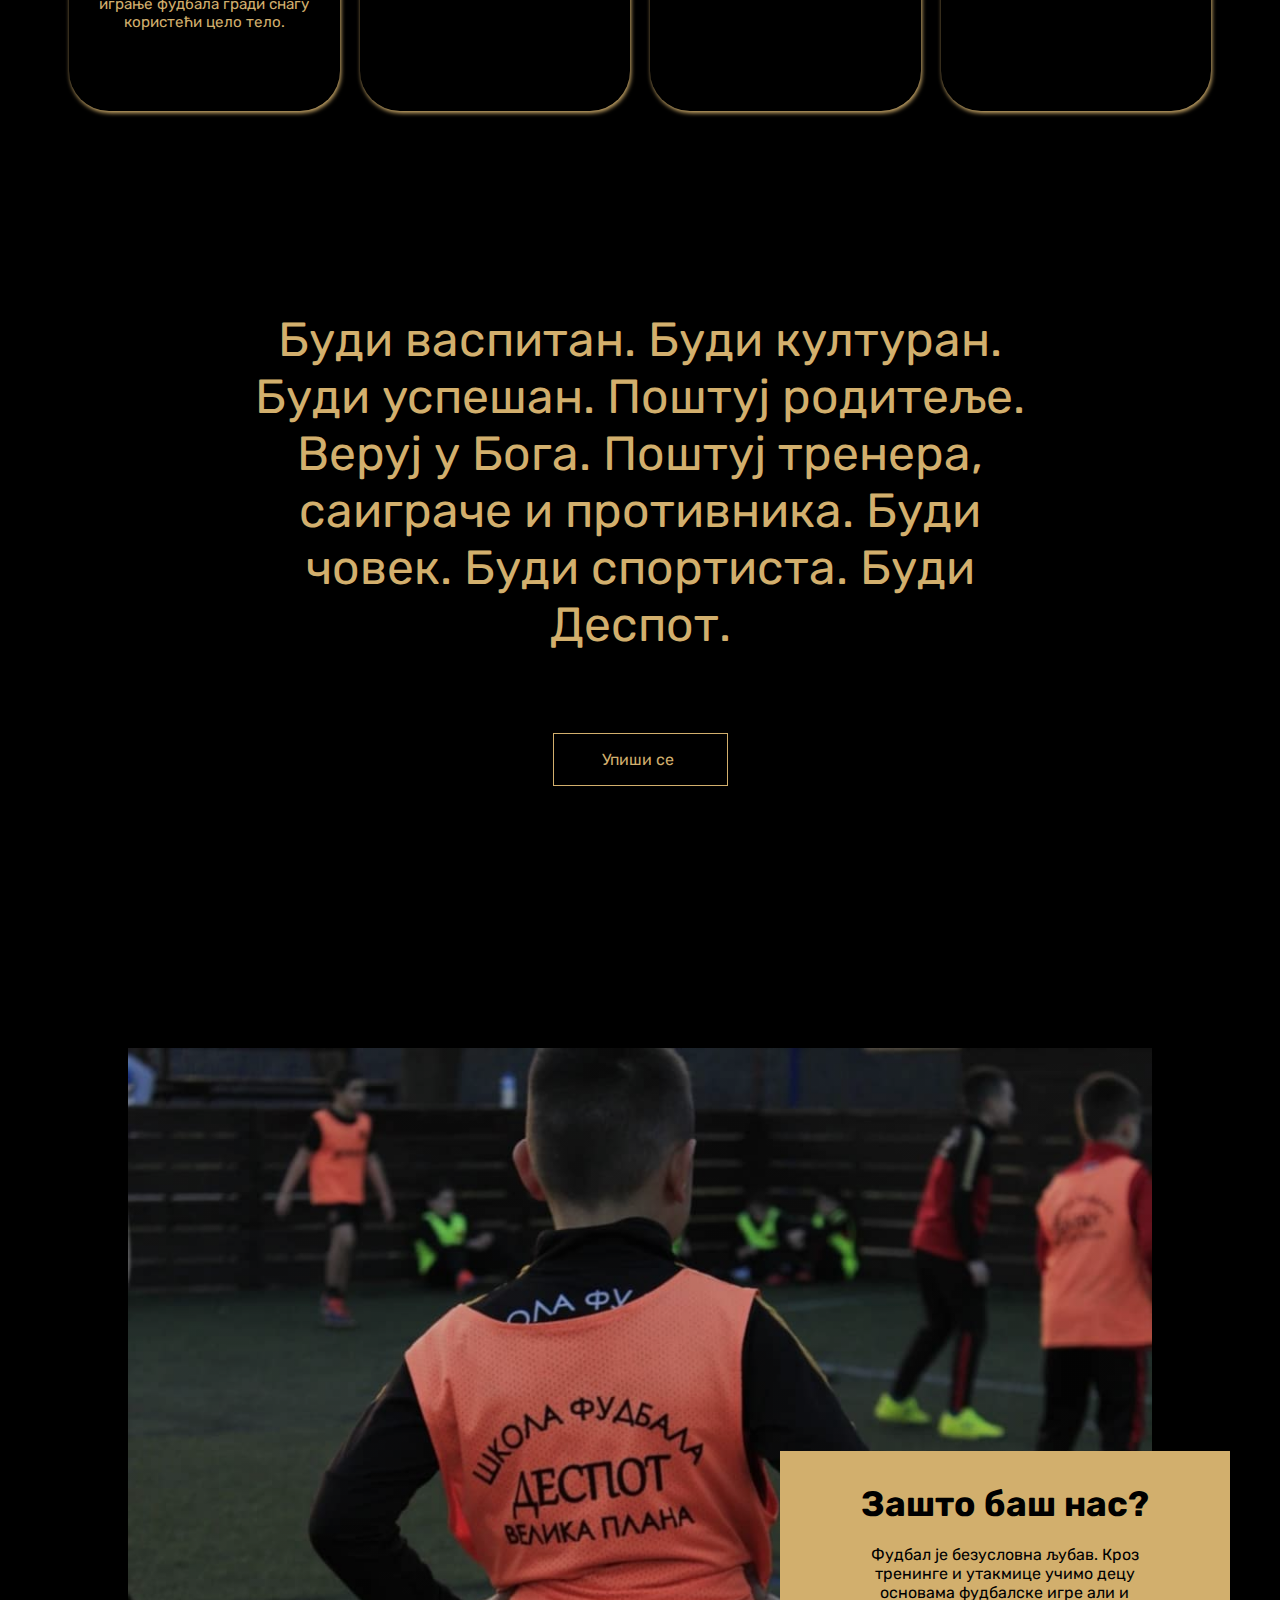
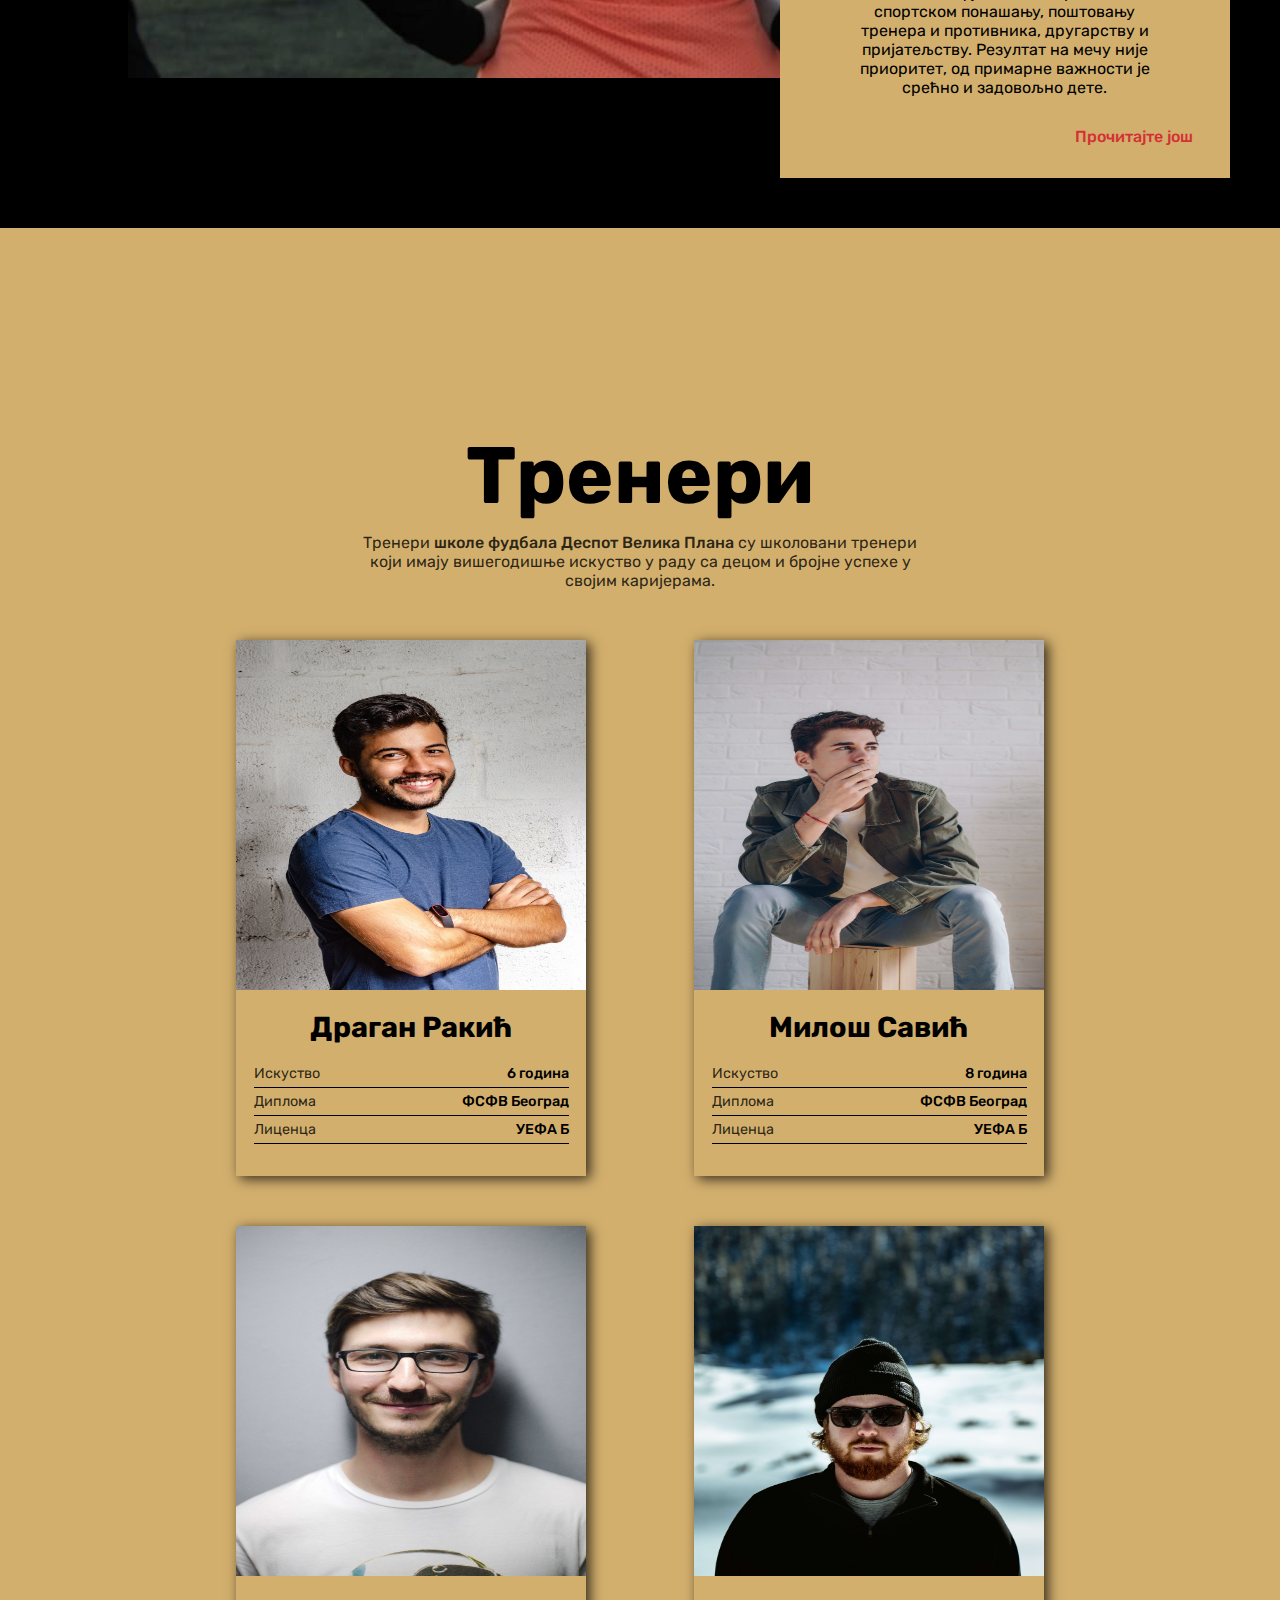
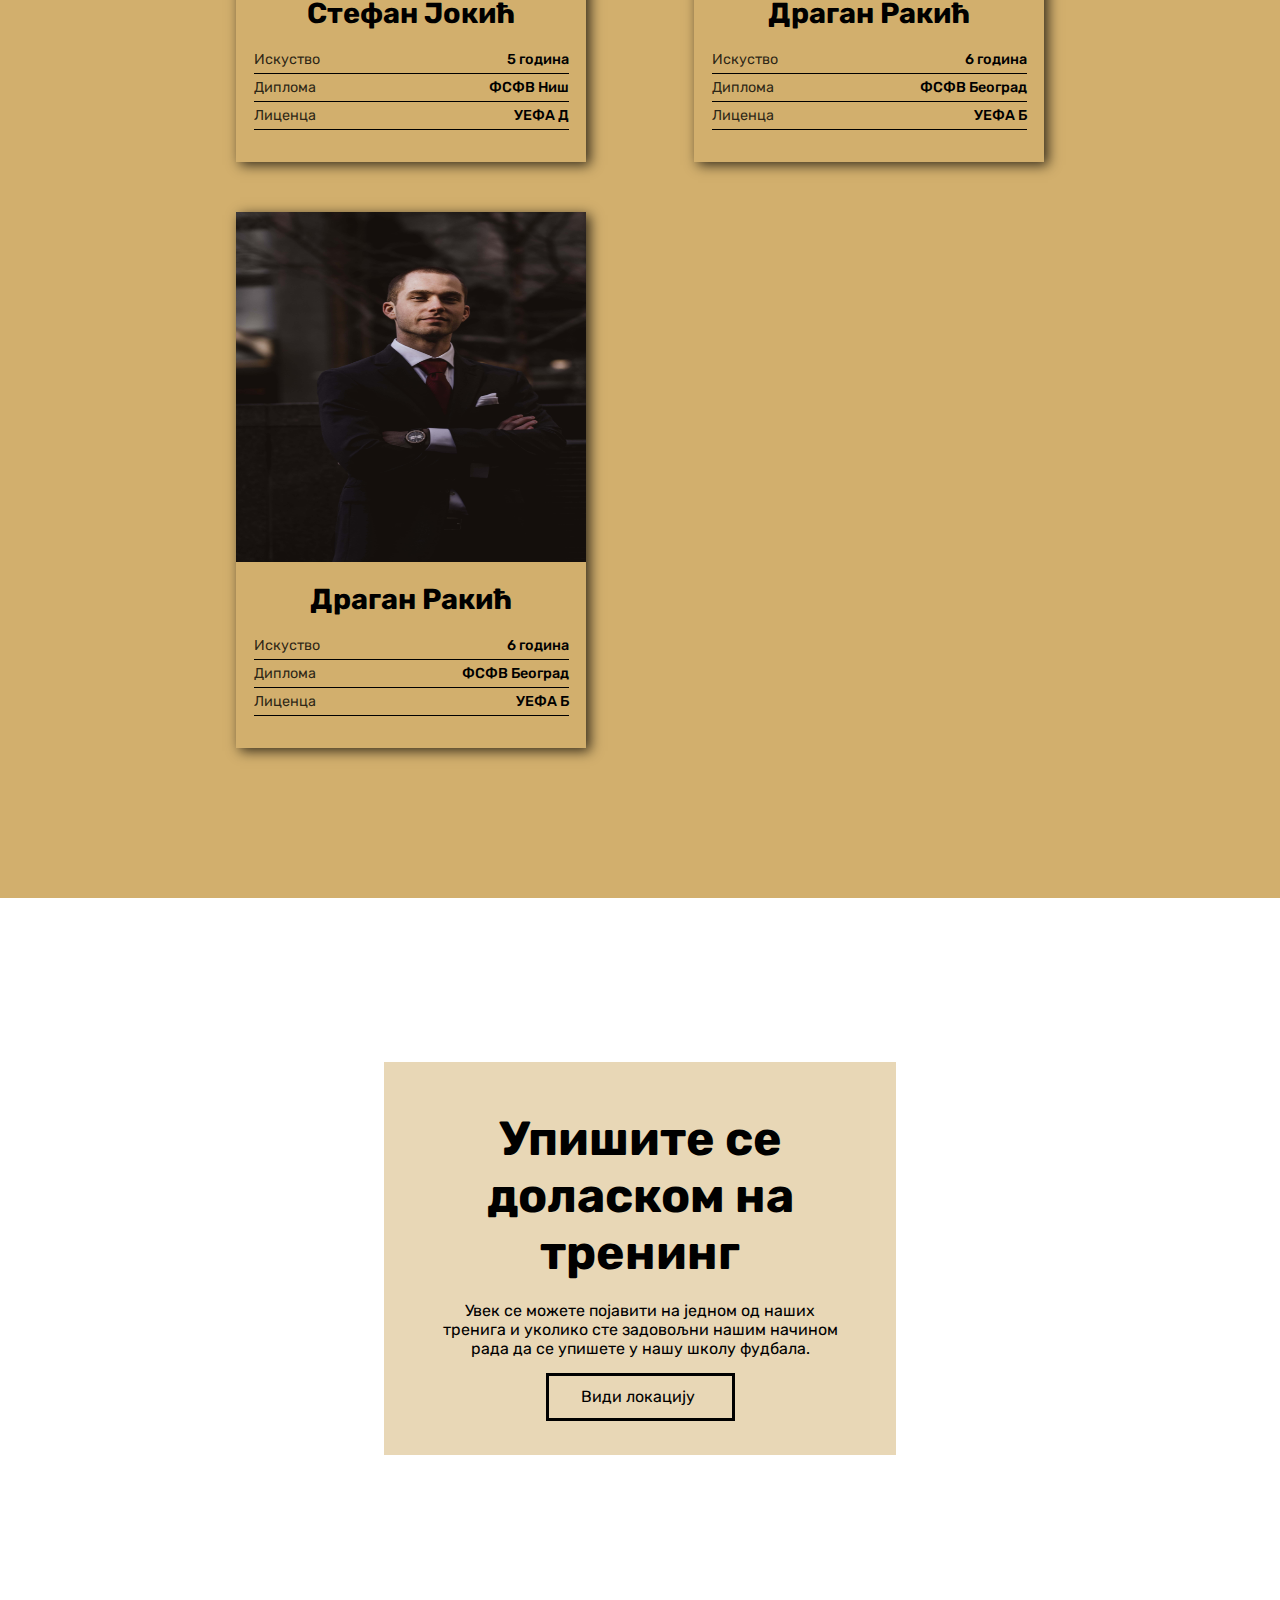
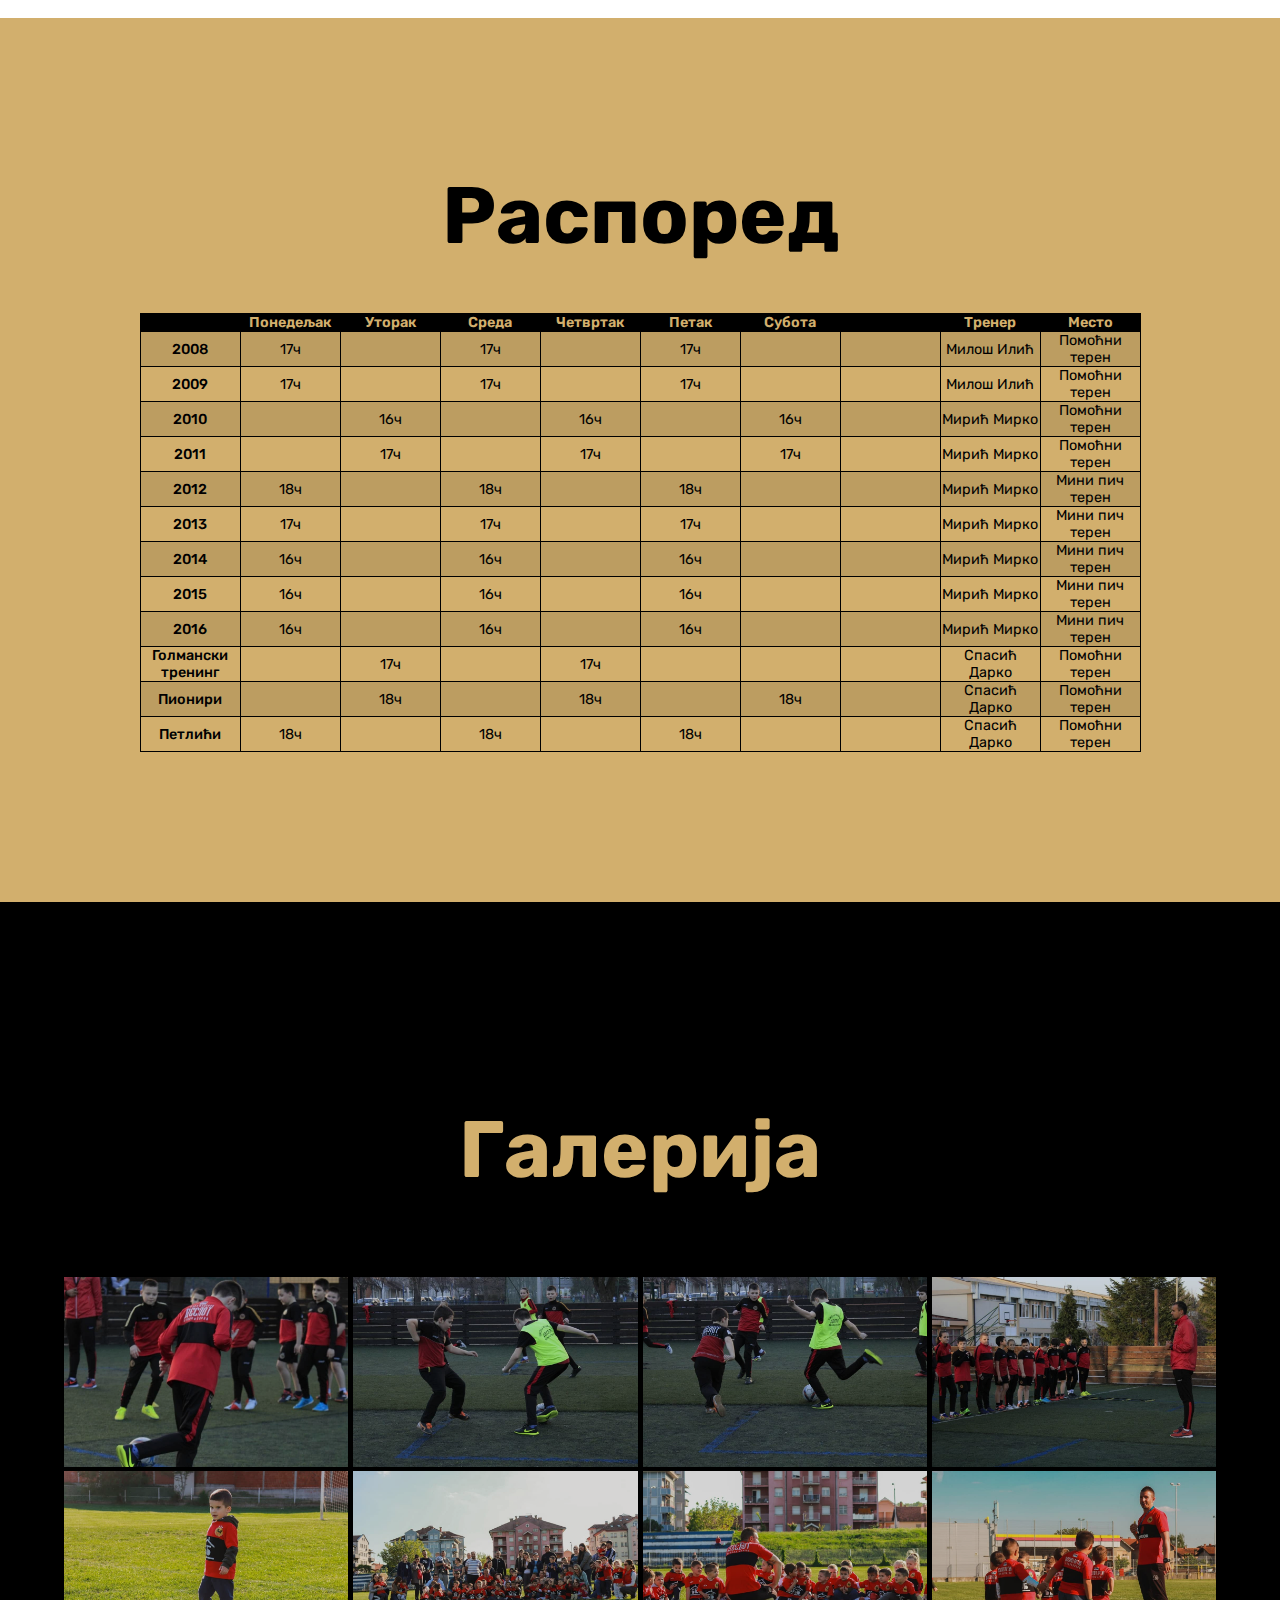
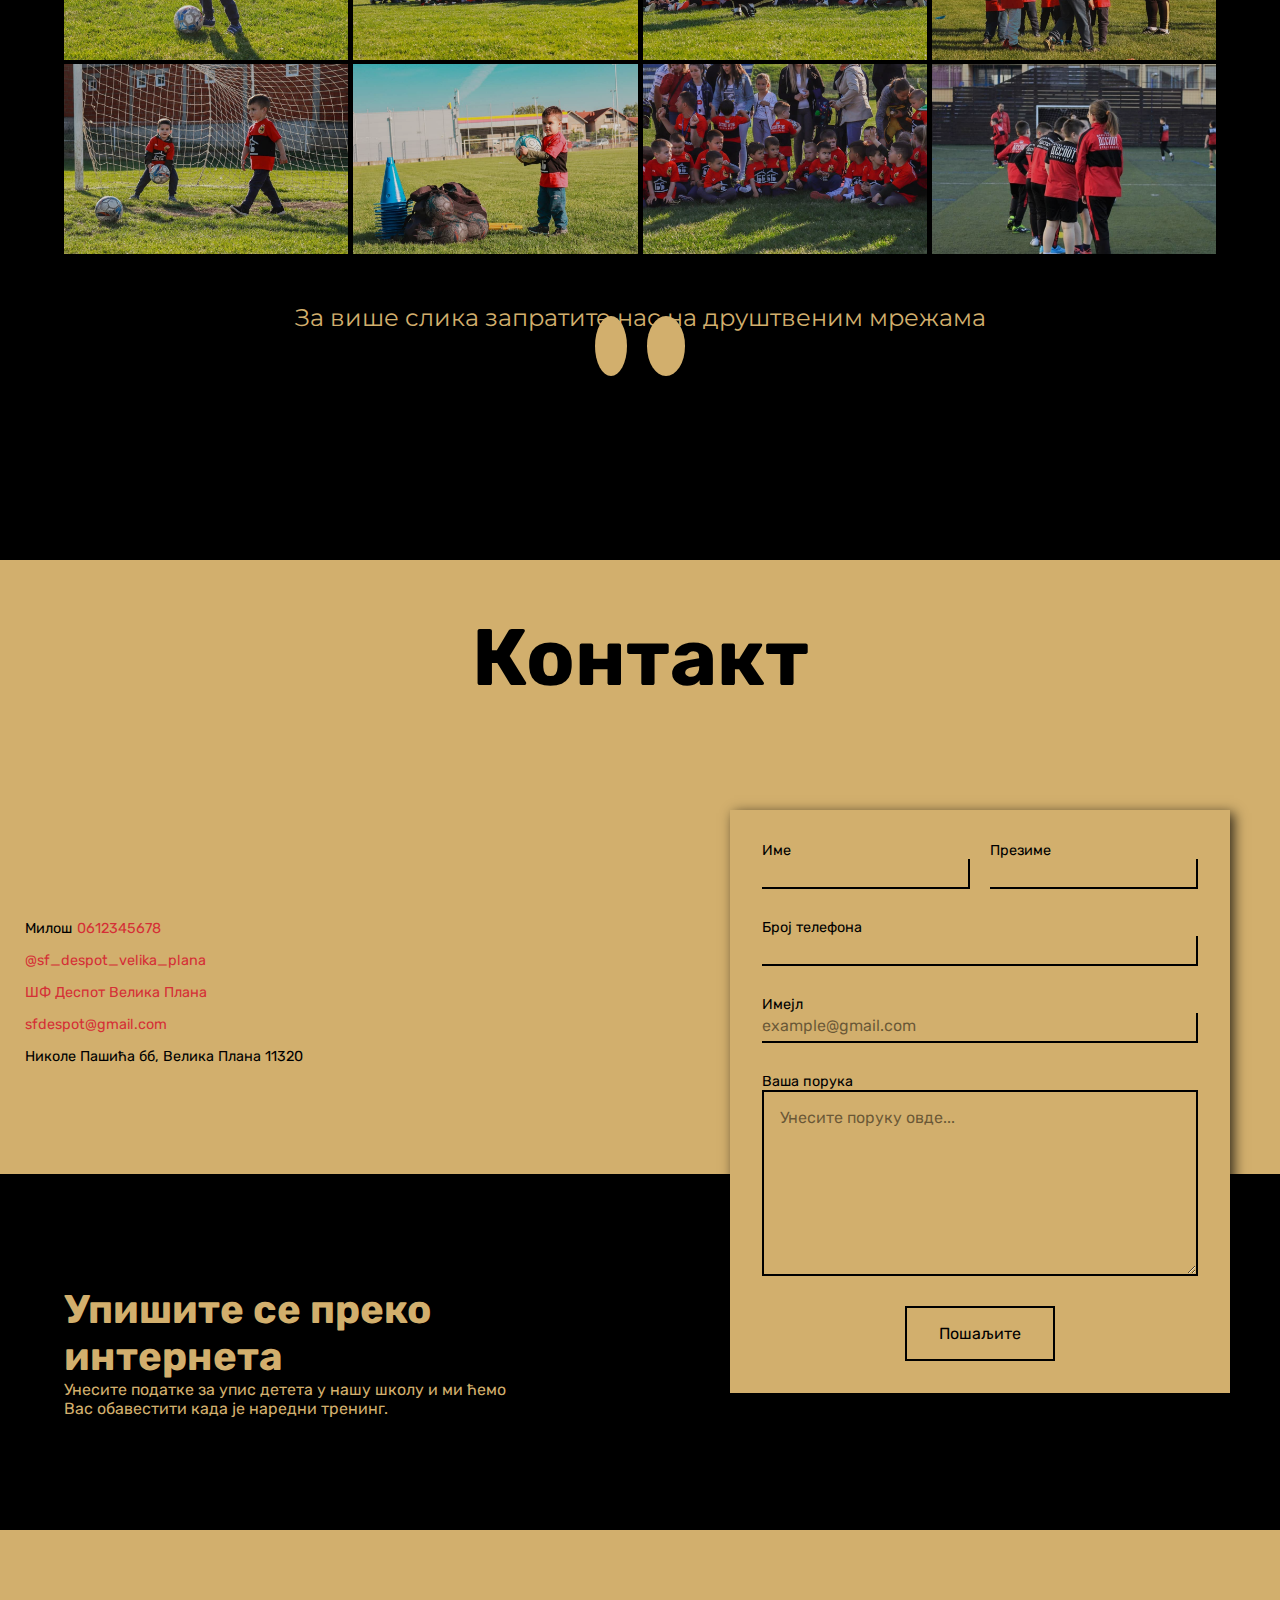
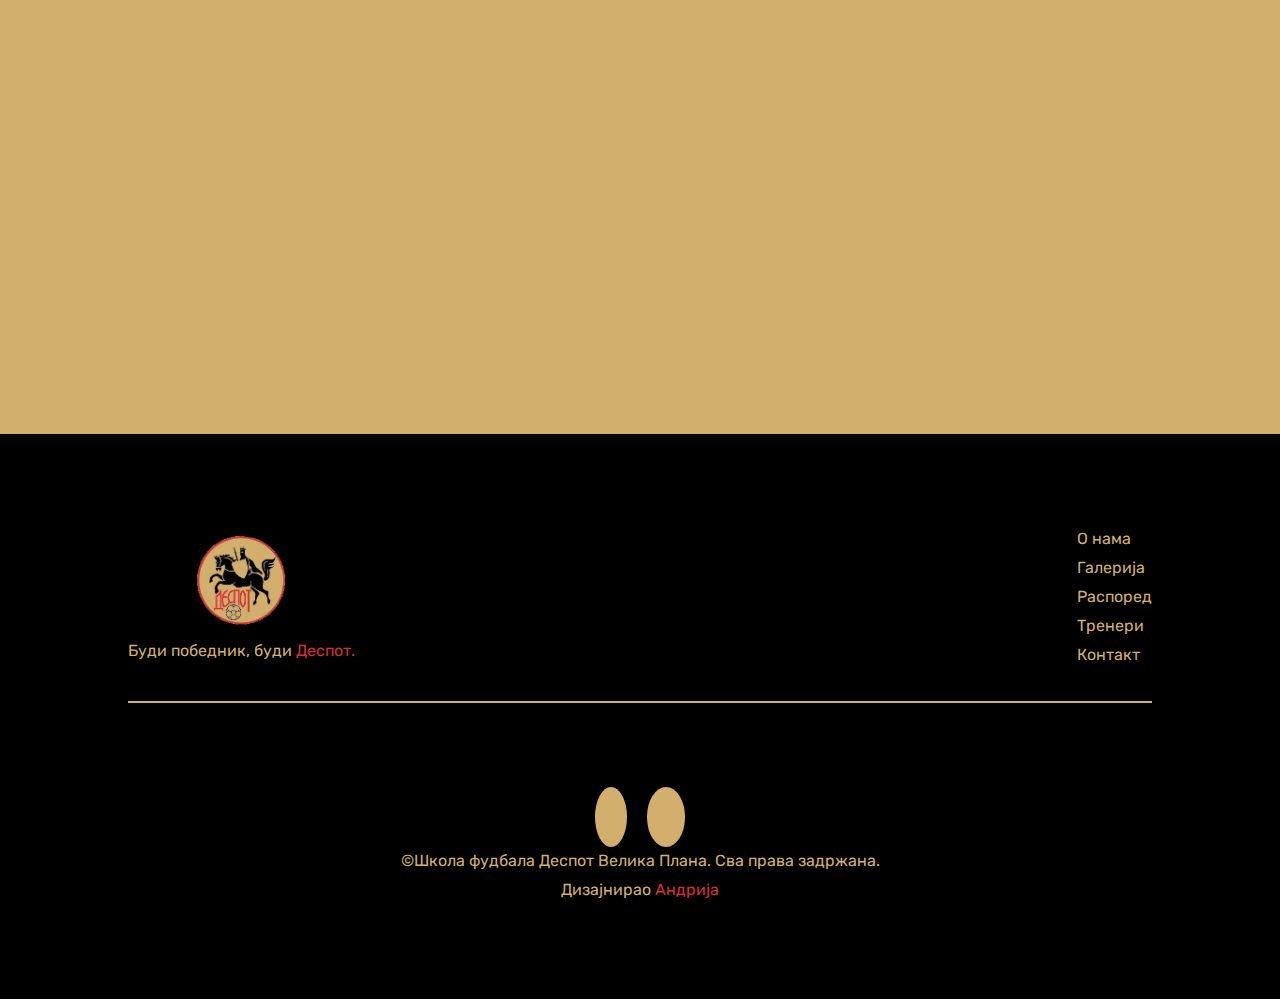
==== commit 73da21bf: "changed some font size color etc" ====
--- a/index.html
+++ b/index.html
@@ -21,10 +21,10 @@
         <nav>
             <div class="nav-logo">
                 <a href="index.html"><img src="./assets/Screenshot_2.png" alt=""></a>
-<!--                 <div class="nav-logo-text">
+                 <div class="nav-logo-text">
+                     <h4>Школа фудбала</h4>
                     <h3>ДЕСПОТ</h3>
-                <h4>Школа фудбала</h4>
-                </div> -->
+                </div>
             </div>
 
             <ul class="nav-links">
@@ -45,7 +45,7 @@
 
         <div class="header-container">
             <h1>Буди победник</h1>
-            <h1>Буди <span>Деспот.</span></h1>
+            <h1>Буди <span>Деспот</span></h1>
             <p>Вредно радимо, растемо и развијамо се као прави озбиљан фудбалски клуб коме је циљ да помогне деци да пронађу свој животни пут
                 преносећи им праве вредности.</p>
             <div class="button">
--- a/styles/styles.css
+++ b/styles/styles.css
@@ -10,7 +10,8 @@
   position: absolute;
   width: 50%;
   height: 75vh;
-  background: url("../assets/pozadina2.jpg") no-repeat center;
+  background: -webkit-gradient(linear, left top, right top, from(rgba(0, 0, 0, 0.2))), url("../assets/pozadina2.jpg") no-repeat center;
+  background: linear-gradient(to right, rgba(0, 0, 0, 0.2)), url("../assets/pozadina2.jpg") no-repeat center;
   top: 15vh;
   right: 5vh;
   background-size: cover;
@@ -26,10 +27,21 @@
 
 @media screen and (max-width: 600px) {
   header .header-image {
+    /*        
+            height: 40vh;
+            width: 80%;
+            top: 60vh;
+            right: 5vh;
+            */
+    top: 340px;
+    position: absolute;
+    margin-left: auto;
+    margin-right: auto;
+    left: 0;
+    right: 0;
+    text-align: center;
+    width: 80vw;
     height: 40vh;
-    width: 80%;
-    top: 60vh;
-    right: 5vh;
   }
 }
 
@@ -64,15 +76,24 @@
   height: 70px;
 }
 
+@media screen and (max-width: 600px) {
+  header nav .nav-logo img {
+    width: 50px;
+    height: 50px;
+  }
+}
+
 header nav .nav-logo .nav-logo-text h3 {
   color: #d53036;
-  font-weight: 700;
+  font-weight: 400;
+  text-align: center;
+  font-size: .9rem;
 }
 
 header nav .nav-logo .nav-logo-text h4 {
   color: #d2af6d;
-  font-weight: 600;
-  font-size: .85rem;
+  font-weight: 400;
+  font-size: .8rem;
 }
 
 header nav .burger {
@@ -173,9 +194,10 @@
   background: transparent;
   color: #d2af6d;
   padding: .7rem 2rem;
-  border: 3px solid #d2af6d;
+  border: 1px solid #d2af6d;
   -webkit-transition: all 300ms ease;
   transition: all 300ms ease;
+  font-size: .9rem;
 }
 
 .nav-links li .contact-tag:hover {
@@ -223,11 +245,13 @@
 @media screen and (max-width: 600px) {
   .header-container {
     width: 100%;
+    margin-top: 1vh;
+    margin-left: 0;
   }
 }
 
 .header-container h1 {
-  font-size: 4rem;
+  font-size: 4.3rem;
   font-weight: 700;
 }
 
@@ -239,7 +263,8 @@
 
 @media screen and (max-width: 600px) {
   .header-container h1 {
-    font-size: 2.5rem;
+    font-size: 2.2rem;
+    text-align: center;
   }
 }
 
@@ -255,12 +280,29 @@
 
 .header-container p {
   margin: 20px 0 40px 0;
-  width: 70%;
+  width: 60%;
+  font-size: .9rem;
+  font-weight: 100;
+  font-style: italic;
 }
 
 @media screen and (max-width: 600px) {
   .header-container p {
-    font-size: .85rem;
+    font-size: .8rem;
+    text-align: center;
+    margin: 20px auto 20px auto;
+    width: 80%;
+  }
+}
+
+@media screen and (max-width: 600px) {
+  .header-container .button {
+    display: -webkit-box;
+    display: -ms-flexbox;
+    display: flex;
+    -webkit-box-pack: center;
+        -ms-flex-pack: center;
+            justify-content: center;
   }
 }
 
@@ -268,16 +310,11 @@
   background: transparent;
   color: #d2af6d;
   padding: .7rem 2rem;
-  border: 3px solid #d2af6d;
+  border: 1px solid #d2af6d;
   -webkit-transition: all 300ms ease;
   transition: all 300ms ease;
   text-decoration: none;
-}
-
-@media screen and (max-width: 600px) {
-  .header-container .button a {
-    font-size: .9rem;
-  }
+  font-size: .9rem;
 }
 
 @media screen and (max-width: 970px) {
@@ -298,13 +335,23 @@
   padding: 100px 0;
 }
 
+@media screen and (max-width: 600px) {
+  main #first {
+    padding: 20px 0;
+  }
+}
+
 main #first p {
   text-align: center;
-  width: 50vw;
+  width: 60vw;
   margin: 0 auto;
-  font-size: 2.5rem;
+  font-size: 3rem;
   color: #d2af6d;
   font-weight: 400;
+}
+
+main #first p span {
+  color: #d53036;
 }
 
 @media screen and (max-width: 1280px) {
@@ -322,7 +369,7 @@
 
 @media screen and (max-width: 600px) {
   main #first p {
-    font-size: 1.5rem;
+    font-size: 1.3rem;
     width: 85vw;
   }
 }
@@ -346,17 +393,24 @@
 main #first .button a {
   display: inline-block;
   padding: 1rem 3rem;
-  border: 2.5px solid #d2af6d;
-  color: #000000;
-  background: #d2af6d;
+  border: 1px solid #d2af6d;
+  color: #d2af6d;
+  background: #000000;
   text-decoration: none;
   -webkit-transition: all 300ms ease;
   transition: all 300ms ease;
 }
 
+@media screen and (max-width: 600px) {
+  main #first .button a {
+    padding: 1rem 2.5rem;
+    font-style: .8rem;
+  }
+}
+
 main #first .button a:hover {
-  background: transparent;
-  color: #d2af6d;
+  background: #d2af6d;
+  color: #000000;
   -webkit-transition: all 300ms ease;
   transition: all 300ms ease;
 }
@@ -391,7 +445,8 @@
 main #second .about-image {
   width: 60vw;
   height: 70vh;
-  background: url("../assets/pozadina1.jpg") 0% 0% no-repeat;
+  background: -webkit-gradient(linear, left top, right top, from(rgba(0, 0, 0, 0.2))), url("../assets/pozadina1.jpg") 0% 0% no-repeat;
+  background: linear-gradient(to right, rgba(0, 0, 0, 0.2)), url("../assets/pozadina1.jpg") 0% 0% no-repeat;
   background-size: cover;
   z-index: 2;
   position: relative;
@@ -456,7 +511,7 @@
 
 main #second .about-text h1 {
   margin-bottom: 20px;
-  color: #d53036;
+  color: #000000;
   font-size: 2.2rem;
 }
 
@@ -526,21 +581,28 @@
 
 main #third {
   background: #000000;
-  padding: 100px 0;
+  padding: 300px 0 100px 0;
 }
 
 main #third h1 {
-  color: #d53036;
+  color: #d2af6d;
   text-align: center;
-  font-size: 4rem;
-  margin-top: 100px;
+  font-size: 6rem;
+  margin-top: 50px;
   margin-bottom: 100px;
   position: relative;
-}
-
-@media screen and (max-width: 768px) {
+  font-weight: 600;
+}
+
+@media screen and (max-width: 970px) {
   main #third h1 {
-    font-size: 3rem;
+    font-size: 5rem;
+  }
+}
+
+@media screen and (max-width: 768px) {
+  main #third h1 {
+    font-size: 4rem;
   }
 }
 
@@ -548,6 +610,22 @@
   main #third h1 {
     margin-bottom: 50px;
     font-size: 2.5rem;
+  }
+}
+
+@media screen and (max-width: 321px) {
+  main #third h1 {
+    font-size: 2rem;
+  }
+}
+
+main #third .third-container h1 {
+  color: #d2af6d;
+}
+
+@media screen and (max-width: 768px) {
+  main #third .third-container h1 {
+    padding-top: 100px;
   }
 }
 
@@ -581,7 +659,7 @@
 
 @media screen and (max-width: 600px) {
   main #third .third-container .icons {
-    width: 70vw;
+    width: 85vw;
     -ms-grid-columns: 1fr;
         grid-template-columns: 1fr;
     grid-gap: 30px;
@@ -638,8 +716,8 @@
   color: #d53036;
   width: 100%;
   margin: 10px auto 0 auto;
-  font-size: 1.2rem;
-  font-weight: 500;
+  font-size: 1.3rem;
+  font-weight: 400;
   min-height: 85px;
 }
 
@@ -658,7 +736,7 @@
   width: 100%;
   margin: 0 auto;
   min-height: 250px;
-  font-size: .9rem;
+  font-size: .95rem;
 }
 
 @media screen and (max-width: 1280px) {
@@ -683,7 +761,7 @@
 }
 
 #fourth h1 {
-  font-size: 4rem;
+  font-size: 5rem;
   text-align: center;
   color: #000000;
 }
@@ -868,7 +946,7 @@
 
 #fifth h1 {
   margin-bottom: 50px;
-  font-size: 4rem;
+  font-size: 5rem;
   text-align: center;
 }
 
@@ -880,7 +958,7 @@
 
 @media screen and (max-width: 600px) {
   #fifth h1 {
-    font-size: 2rem;
+    font-size: 2.5rem;
   }
 }
 
@@ -945,7 +1023,7 @@
 }
 
 .gallery h1 {
-  font-size: 4rem;
+  font-size: 5rem;
   color: #d2af6d !important;
   text-align: center;
   padding-bottom: 80px;
@@ -954,12 +1032,6 @@
 @media screen and (max-width: 768px) {
   .gallery h1 {
     font-size: 3rem;
-  }
-}
-
-@media screen and (max-width: 600px) {
-  .gallery h1 {
-    font-size: 2rem;
   }
 }
 
@@ -1320,7 +1392,7 @@
 }
 
 #eight > h1 {
-  font-size: 4rem;
+  font-size: 5rem;
   color: #000000;
   text-align: center;
   margin-bottom: 100px;
@@ -1329,6 +1401,12 @@
 @media screen and (max-width: 768px) {
   #eight > h1 {
     margin-bottom: 0px;
+  }
+}
+
+@media screen and (max-width: 600px) {
+  #eight > h1 {
+    font-size: 3rem;
   }
 }
 
@@ -1830,15 +1908,36 @@
   height: 70px;
 }
 
+@media screen and (max-width: 600px) {
+  nav .nav-logo img {
+    width: 50px;
+    height: 50px;
+  }
+}
+
 nav .nav-logo .nav-logo-text h3 {
   color: #d53036;
-  font-weight: 700;
+  font-weight: 400;
+  text-align: center;
+  font-size: .9rem;
+}
+
+@media screen and (max-width: 600px) {
+  nav .nav-logo .nav-logo-text h3 {
+    font-style: .8rem;
+  }
 }
 
 nav .nav-logo .nav-logo-text h4 {
   color: #d2af6d;
-  font-weight: 600;
-  font-size: .85rem;
+  font-weight: 400;
+  font-size: .8rem;
+}
+
+@media screen and (max-width: 600px) {
+  nav .nav-logo .nav-logo-text h4 {
+    font-style: .7rem;
+  }
 }
 
 nav .burger {
@@ -1939,9 +2038,10 @@
   background: transparent;
   color: #d2af6d;
   padding: .7rem 2rem;
-  border: 3px solid #d2af6d;
+  border: 1px solid #d2af6d;
   -webkit-transition: all 300ms ease;
   transition: all 300ms ease;
+  font-size: .9rem;
 }
 
 .nav-links li .contact-tag:hover {
@@ -1980,18 +2080,34 @@
 }
 
 header .about-image {
-  background: url("../dsada.png") no-repeat center;
+  background: url("../about.png") no-repeat center;
   background-size: cover;
-  width: 50vw;
+  width: 30vw;
   height: 70vh;
   position: absolute;
   bottom: 0;
-}
-
-@media screen and (max-width: 768px) {
+  left: 30vh;
+}
+
+@media screen and (max-width: 1280px) {
   header .about-image {
-    width: 40vw;
+    left: 10vh;
+    width: 45vw;
+  }
+}
+
+@media screen and (max-width: 768px) {
+  header .about-image {
+    width: 50vw;
     height: 60vh;
+    left: 5vh;
+  }
+}
+
+@media screen and (max-width: 600px) {
+  header .about-image {
+    left: 5vh;
+    background-position: 40% 0%;
   }
 }
 
@@ -2363,6 +2479,7 @@
 
 @media screen and (max-width: 600px) {
   .about-main #accomplished {
+    padding-top: 0px;
     padding-bottom: 400px;
   }
 }
@@ -2401,7 +2518,6 @@
 @media screen and (max-width: 600px) {
   .about-main #accomplished .text-container {
     width: 100%;
-    font-size: .7rem;
     padding-bottom: 150px;
   }
 }
@@ -2425,7 +2541,6 @@
 
 @media screen and (max-width: 600px) {
   .about-main #accomplished .text-containerr {
-    font-size: .7rem;
     width: 100%;
     padding-bottom: 150px;
   }
@@ -2456,7 +2571,7 @@
 
 @media screen and (max-width: 600px) {
   .about-main #accomplished .images-container img:nth-child(1) {
-    top: 450px;
+    top: 28%;
     width: 280px;
     margin-left: auto;
     margin-right: auto;
@@ -2468,7 +2583,7 @@
 
 @media screen and (max-width: 321px) {
   .about-main #accomplished .images-container img:nth-child(1) {
-    top: 520px;
+    top: 30%;
     width: 250px;
   }
 }
@@ -2496,8 +2611,8 @@
 
 @media screen and (max-width: 600px) {
   .about-main #accomplished .images-container img:nth-child(2) {
-    top: 850px;
-    width: 300px;
+    top: 64%;
+    width: 250px;
     margin-left: auto;
     margin-right: auto;
     left: 0;
@@ -2509,7 +2624,7 @@
 @media screen and (max-width: 321px) {
   .about-main #accomplished .images-container img:nth-child(2) {
     width: 250px;
-    top: 950px;
+    top: 65%;
   }
 }
 
